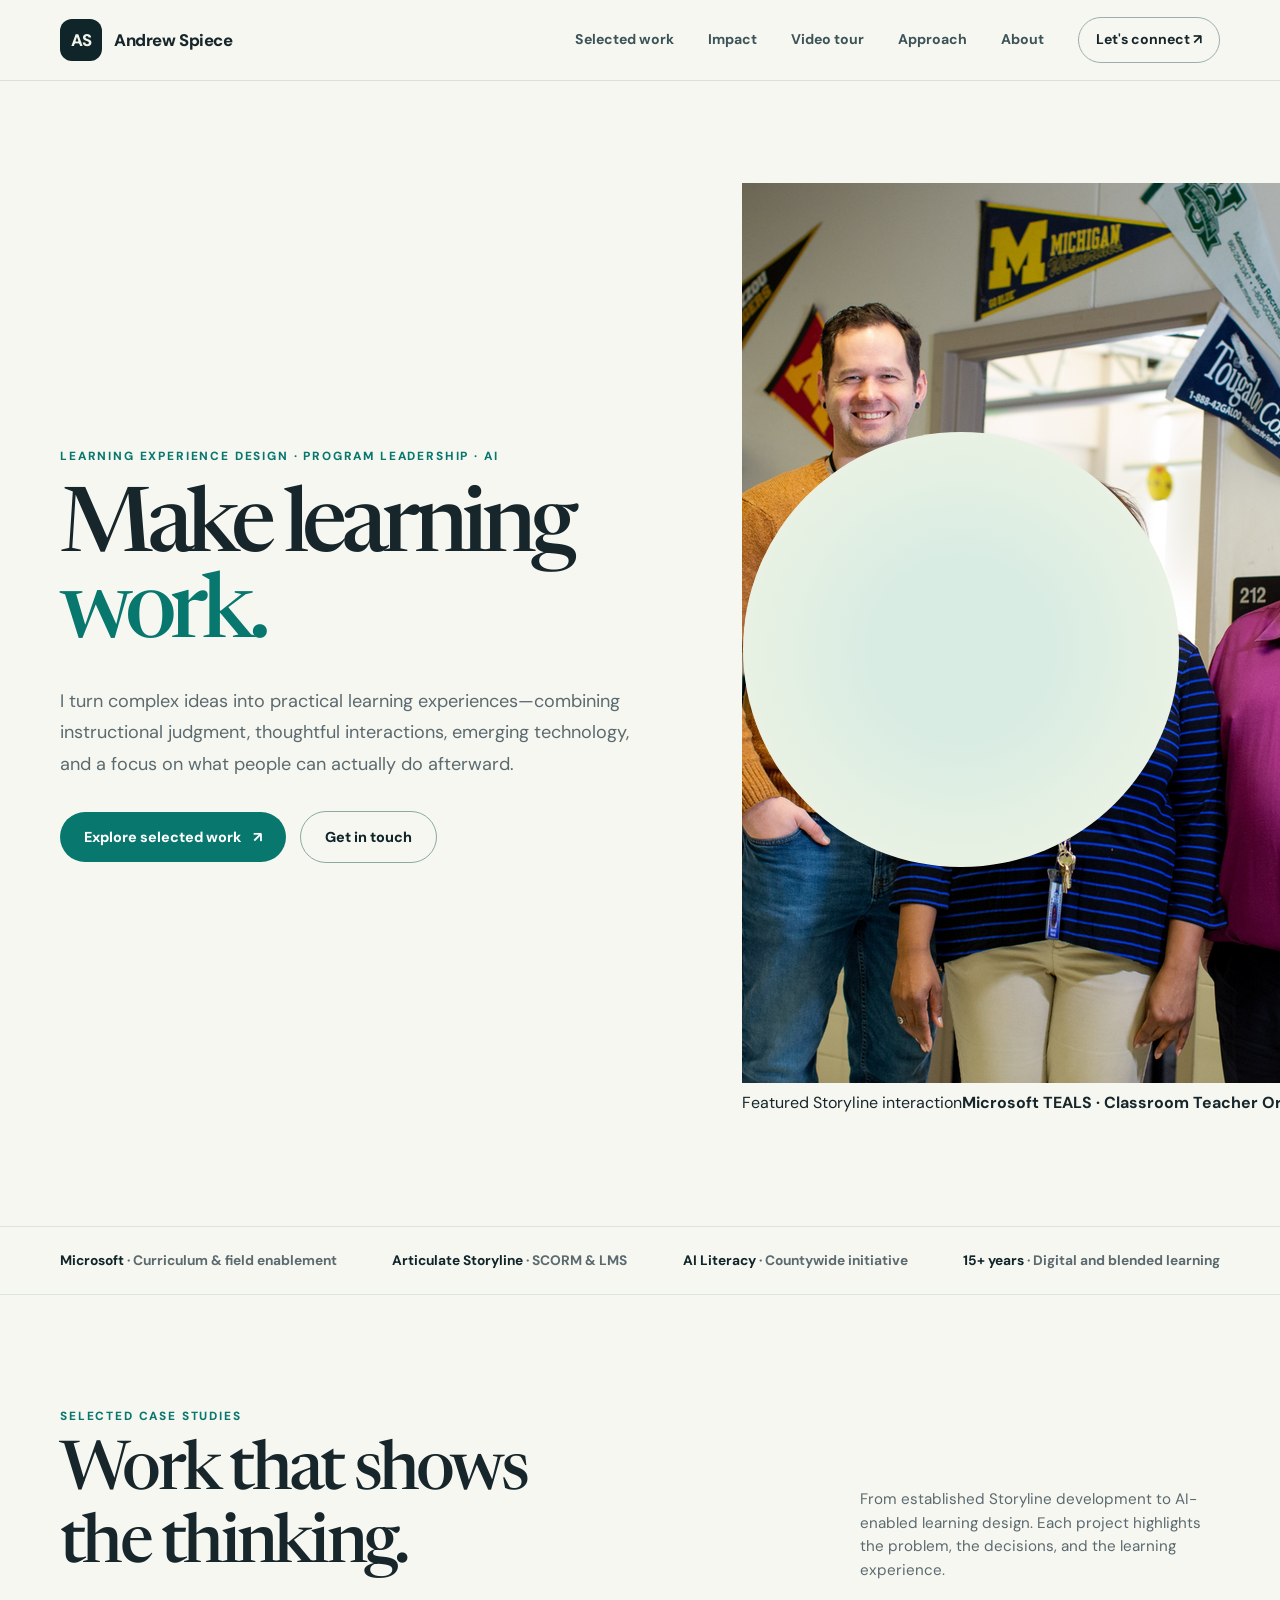
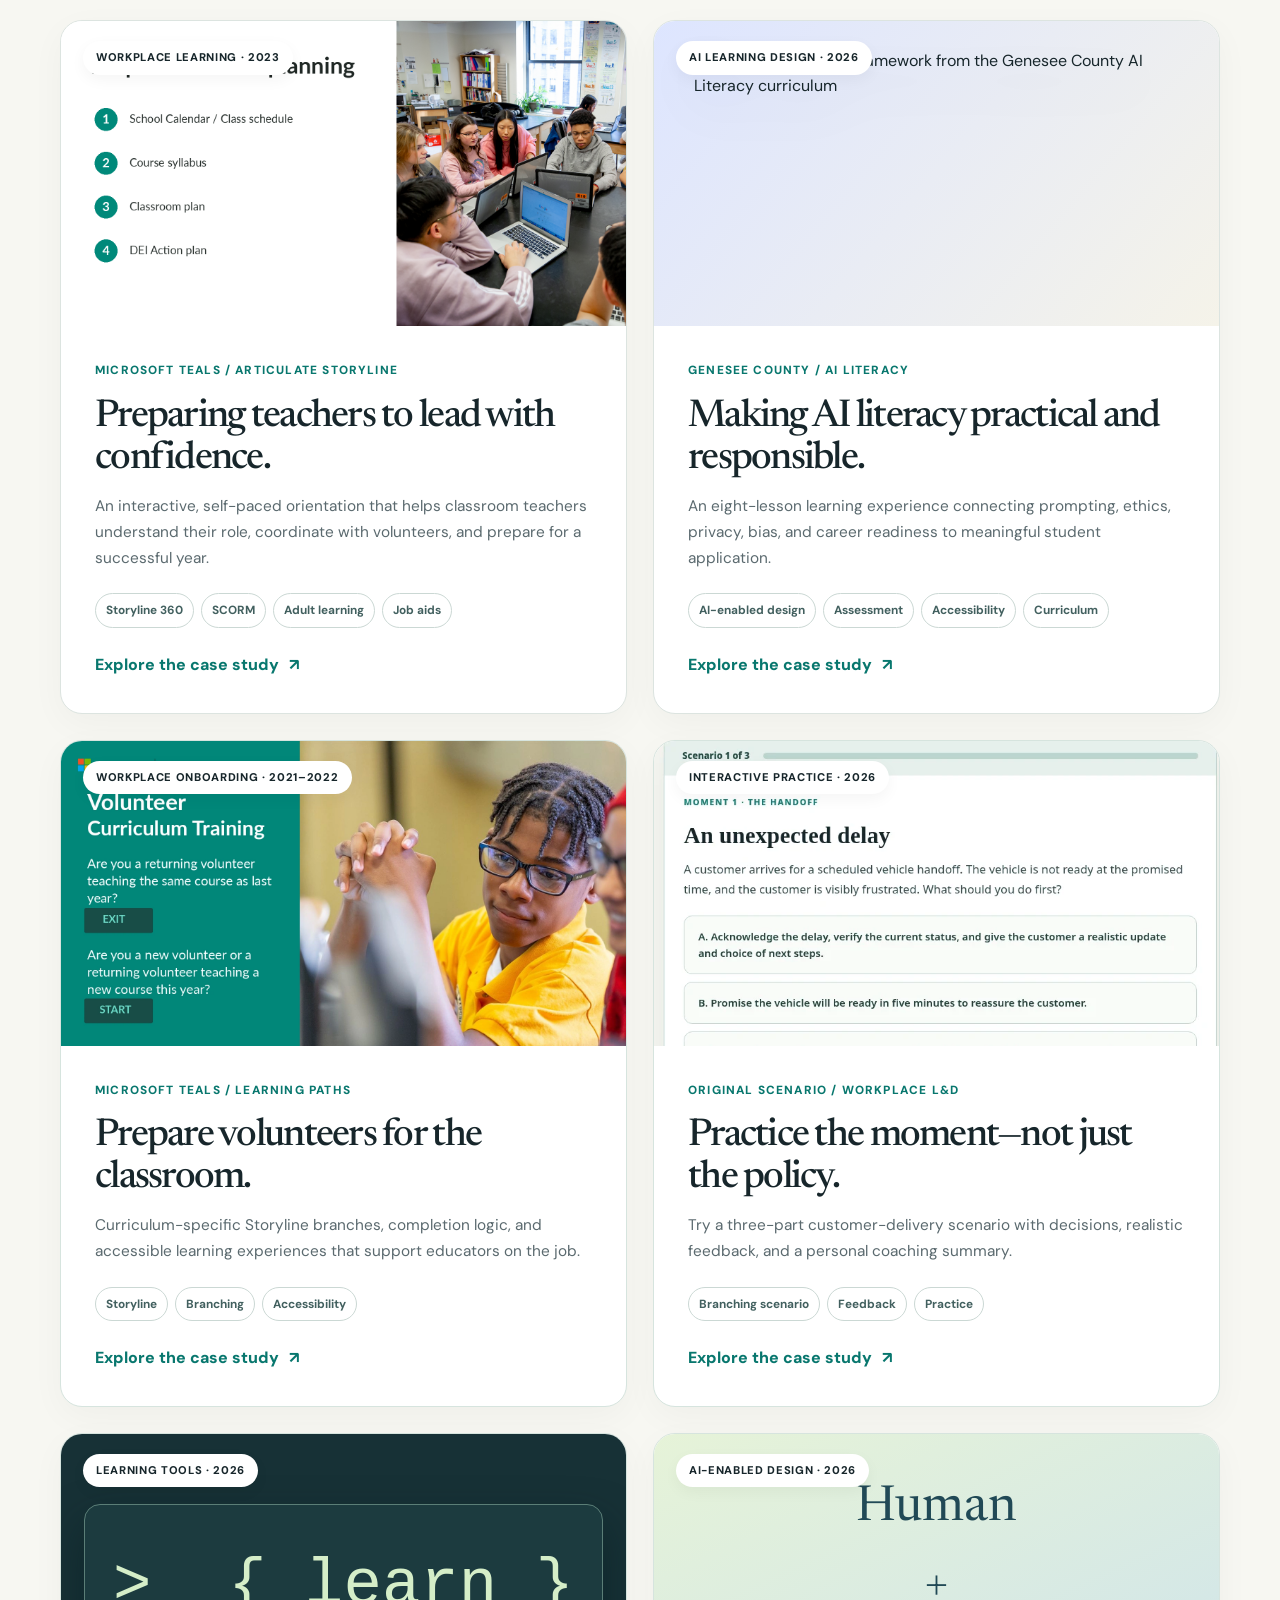
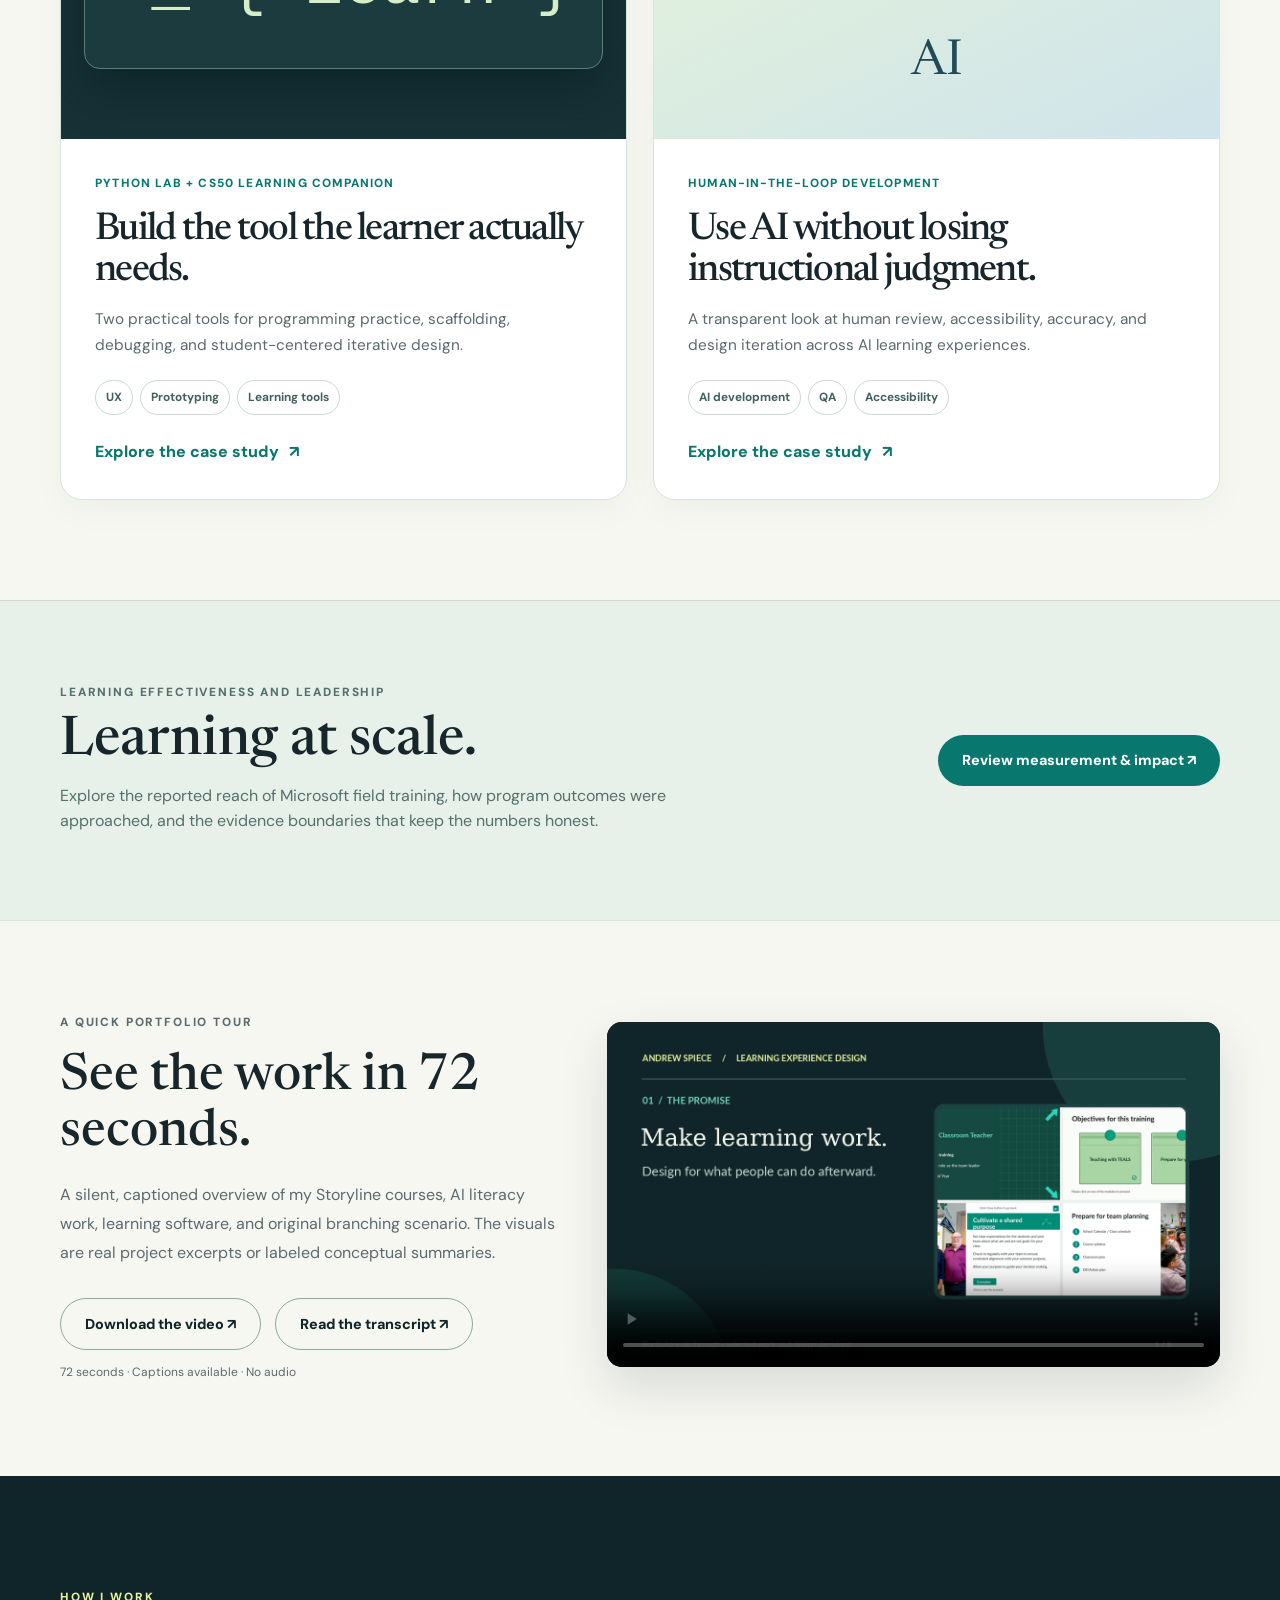
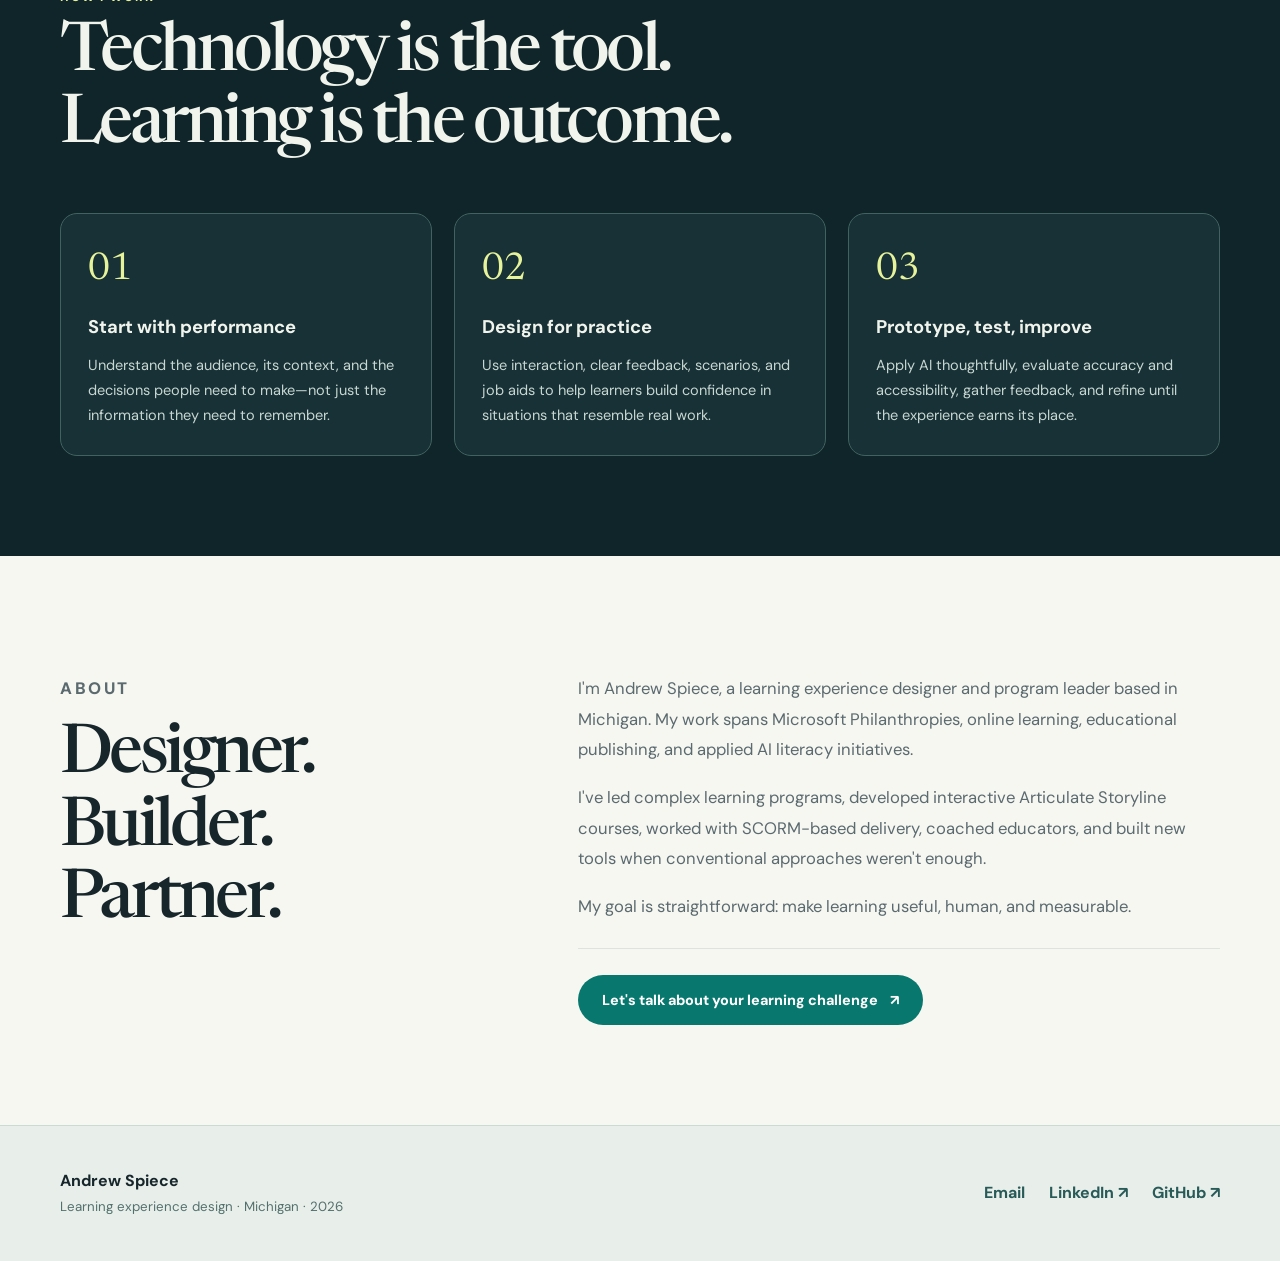
==== index.html @ 6539e74a "Feature strongest Storyline slides with uncropped homepage framing" ====
<!DOCTYPE html>

<html lang="en"><head><meta charset="utf-8"/><meta content="width=device-width,initial-scale=1" name="viewport"/><meta content="Andrew Spiece — learning experience designer and program leader creating human-centered, AI-enabled and interactive workplace learning." name="description"/><meta content="#102529" name="theme-color"/><title>Andrew Spiece | Learning Experience Design</title><link href="assets/site.css" rel="stylesheet"/></head><body><a class="skip" href="#main">Skip to content</a>
<header class="nav"><div class="wrap nav-inner"><a aria-label="Andrew Spiece homepage" class="brand" href="index.html"><span class="brand-mark">AS</span><span>Andrew Spiece</span></a><nav aria-label="Primary" class="navlinks"><a href="#work">Selected work</a><a href="#impact">Impact</a><a href="#walkthrough">Video tour</a><a href="#approach">Approach</a><a href="#about">About</a><a class="nav-cta" href="mailto:aspiece@gmail.com">Let's connect ↗</a></nav></div></header>
<main id="main"><section class="hero"><div class="wrap hero-grid"><div><p class="eyebrow">Learning experience design · Program leadership · AI</p><h1>Make learning <em>work.</em></h1><p class="lead">I turn complex ideas into practical learning experiences—combining instructional judgment, thoughtful interactions, emerging technology, and a focus on what people can actually do afterward.</p><div class="actions"><a class="btn" href="#work">Explore selected work <span aria-hidden="true">↗</span></a><a class="btn secondary" href="mailto:aspiece@gmail.com">Get in touch</a></div></div><div aria-label="Featured learning experience slide" class="hero-visual"><figure class="hero-slide-frame"><a href="projects/teals-storyline.html#screens" aria-label="Explore the Microsoft TEALS Storyline interaction design"><img alt="High-resolution restored Storyline slide: a photograph of three educators beside an interactive guidance panel headed Cultivate a shared purpose" src="assets/interactive_roles.png" width="1600" height="900"/></a><figcaption><span>Featured Storyline interaction</span><strong>Microsoft TEALS · Classroom Teacher Orientation</strong></figcaption></figure></div></div></section>
<div class="proof"><div class="wrap proof-inner"><p><strong>Microsoft</strong> · Curriculum &amp; field enablement</p><p><strong>Articulate Storyline</strong> · SCORM &amp; LMS</p><p><strong>AI Literacy</strong> · Countywide initiative</p><p><strong>15+ years</strong> · Digital and blended learning</p></div></div>
<section class="section" id="work"><div class="wrap"><div class="section-heading"><div><p class="eyebrow">Selected case studies</p><h2>Work that shows<br/>the thinking.</h2></div><p class="section-note">From established Storyline development to AI-enabled learning design. Each project highlights the problem, the decisions, and the learning experience.</p></div><div class="project-grid">
<article class="project"><div class="project-image training-preview"><img alt="High-resolution restored Storyline team-planning slide with numbered preparation checklist and collaborative classroom photograph" height="900" src="assets/team_planning.png" width="1600"/><span class="project-pill">Workplace learning · 2023</span></div><div class="project-content"><span class="type">Microsoft TEALS / Articulate Storyline</span><h3>Preparing teachers to lead with confidence.</h3><p>An interactive, self-paced orientation that helps classroom teachers understand their role, coordinate with volunteers, and prepare for a successful year.</p><div class="tags"><span class="tag">Storyline 360</span><span class="tag">SCORM</span><span class="tag">Adult learning</span><span class="tag">Job aids</span></div><a class="project-link" href="projects/teals-storyline.html">Explore the case study <span aria-hidden="true">↗</span></a></div></article>
<article class="project"><div class="project-image ai"><img alt="Five-tip prompting framework from the Genesee County AI Literacy curriculum" loading="lazy" src="https://raw.githubusercontent.com/aspiece/AILiteracy/main/assets/media/M01_5TipPromptFormula_v1.png"/><span class="project-pill">AI learning design · 2026</span></div><div class="project-content"><span class="type">Genesee County / AI literacy</span><h3>Making AI literacy practical and responsible.</h3><p>An eight-lesson learning experience connecting prompting, ethics, privacy, bias, and career readiness to meaningful student application.</p><div class="tags"><span class="tag">AI-enabled design</span><span class="tag">Assessment</span><span class="tag">Accessibility</span><span class="tag">Curriculum</span></div><a class="project-link" href="projects/ai-literacy.html">Explore the case study <span aria-hidden="true">↗</span></a></div></article>
<article class="project"><div class="project-image volunteer"><img alt="Restored Microsoft TEALS Volunteer Curriculum Training opening screen" height="630" loading="lazy" src="assets/vct-training-preview.webp" width="1120"/><span class="project-pill">Workplace onboarding · 2021–2022</span></div><div class="project-content"><span class="type">Microsoft TEALS / Learning paths</span><h3>Prepare volunteers for the classroom.</h3><p>Curriculum-specific Storyline branches, completion logic, and accessible learning experiences that support educators on the job.</p><div class="tags"><span class="tag">Storyline</span><span class="tag">Branching</span><span class="tag">Accessibility</span></div><a class="project-link" href="projects/volunteer-training.html">Explore the case study <span aria-hidden="true">↗</span></a></div></article><article class="project"><div class="project-image simulation"><img alt="Actual interactive customer-service scenario showing a delayed vehicle handoff and three choices" height="545" loading="lazy" src="assets/scenario-preview.webp" width="817"/><span class="project-pill">Interactive practice · 2026</span></div><div class="project-content"><span class="type">Original scenario / Workplace L&amp;D</span><h3>Practice the moment—not just the policy.</h3><p>Try a three-part customer-delivery scenario with decisions, realistic feedback, and a personal coaching summary.</p><div class="tags"><span class="tag">Branching scenario</span><span class="tag">Feedback</span><span class="tag">Practice</span></div><a class="project-link" href="projects/customer-scenario.html">Explore the case study <span aria-hidden="true">↗</span></a></div></article><article class="project"><div class="project-image tools"><span aria-hidden="true" class="art-symbol">&gt;_ { learn }</span><span class="project-pill">Learning tools · 2026</span></div><div class="project-content"><span class="type">Python Lab + CS50 Learning Companion</span><h3>Build the tool the learner actually needs.</h3><p>Two practical tools for programming practice, scaffolding, debugging, and student-centered iterative design.</p><div class="tags"><span class="tag">UX</span><span class="tag">Prototyping</span><span class="tag">Learning tools</span></div><a class="project-link" href="projects/learning-tools.html">Explore the case study <span aria-hidden="true">↗</span></a></div></article><article class="project"><div class="project-image process"><span aria-hidden="true" class="art-symbol">Human<br/>+<br/>AI</span><span class="project-pill">AI-enabled design · 2026</span></div><div class="project-content"><span class="type">Human-in-the-loop development</span><h3>Use AI without losing instructional judgment.</h3><p>A transparent look at human review, accessibility, accuracy, and design iteration across AI learning experiences.</p><div class="tags"><span class="tag">AI development</span><span class="tag">QA</span><span class="tag">Accessibility</span></div><a class="project-link" href="projects/ai-design-process.html">Explore the case study <span aria-hidden="true">↗</span></a></div></article></div></div></section>
<section class="evidence-banner" id="impact"><div class="wrap evidence-banner-inner"><div><p class="eyebrow">Learning effectiveness and leadership</p><h2>Learning at scale.</h2><p>Explore the reported reach of Microsoft field training, how program outcomes were approached, and the evidence boundaries that keep the numbers honest.</p></div><a class="btn" href="projects/program-impact.html">Review measurement &amp; impact ↗</a></div></section><section class="site-walkthrough" id="walkthrough"><div class="wrap walkthrough-grid"><div><p class="eyebrow">A quick portfolio tour</p><h2>See the work in 72 seconds.</h2><p>A silent, captioned overview of my Storyline courses, AI literacy work, learning software, and original branching scenario. The visuals are real project excerpts or labeled conceptual summaries.</p><div class="actions"><a class="btn secondary" download="" href="assets/portfolio-walkthrough.mp4">Download the video ↗</a><a class="btn secondary" href="assets/walkthrough-transcript.md">Read the transcript ↗</a></div><p class="walkthrough-caption">72 seconds · Captions available · No audio</p></div><div><video aria-label="Captioned visual portfolio walkthrough" controls="" playsinline="" poster="assets/walkthrough-poster.png" preload="metadata"><source src="assets/portfolio-walkthrough.mp4" type="video/mp4"/><track default="" kind="captions" label="English captions" src="assets/walkthrough.vtt" srclang="en"/>Your browser does not support video. Use the transcript link alongside.</video></div></div></section><section class="section approach" id="approach"><div class="wrap"><p class="eyebrow">How I work</p><h2>Technology is the tool.<br/>Learning is the outcome.</h2><div class="approach-grid"><div class="approach-card"><span class="num">01</span><h3>Start with performance</h3><p>Understand the audience, its context, and the decisions people need to make—not just the information they need to remember.</p></div><div class="approach-card"><span class="num">02</span><h3>Design for practice</h3><p>Use interaction, clear feedback, scenarios, and job aids to help learners build confidence in situations that resemble real work.</p></div><div class="approach-card"><span class="num">03</span><h3>Prototype, test, improve</h3><p>Apply AI thoughtfully, evaluate accuracy and accessibility, gather feedback, and refine until the experience earns its place.</p></div></div></div></section>
<section class="section" id="about"><div class="wrap about-grid"><div><p class="eyebrow">About</p><h2>Designer.<br/>Builder.<br/>Partner.</h2></div><div><p>I'm Andrew Spiece, a learning experience designer and program leader based in Michigan. My work spans Microsoft Philanthropies, online learning, educational publishing, and applied AI literacy initiatives.</p><p>I've led complex learning programs, developed interactive Articulate Storyline courses, worked with SCORM-based delivery, coached educators, and built new tools when conventional approaches weren't enough.</p><p>My goal is straightforward: make learning useful, human, and measurable.</p><div class="keyline"><a class="btn" href="mailto:aspiece@gmail.com?subject=Learning%20Experience%20Design%20Inquiry">Let's talk about your learning challenge <span aria-hidden="true">↗</span></a></div></div></div></section></main>
<footer class="footer"><div class="wrap footer-inner"><div><strong>Andrew Spiece</strong><br/><small>Learning experience design · Michigan · 2026</small></div><div class="footer-links"><a href="mailto:aspiece@gmail.com">Email</a><a href="https://www.linkedin.com/in/aspiece/" rel="noopener noreferrer" target="_blank">LinkedIn ↗</a><a href="https://github.com/aspiece" rel="noopener noreferrer" target="_blank">GitHub ↗</a></div></div></footer></body></html>
---- assets/site.css ----
@import url('https://fonts.googleapis.com/css2?family=DM+Sans:wght@400;500;600;700;800&family=Newsreader:opsz,wght@6..72,400;6..72,500;6..72,600&display=swap');
:root{--bg:#f7f7f2;--paper:#fff;--ink:#17262b;--muted:#5b6a6f;--line:#dce4e0;--teal:#08776e;--teal2:#bbdfd8;--lime:#e7f39b;--night:#102529;--shadow:0 18px 55px rgba(14,45,49,.09);font-synthesis:none}*{box-sizing:border-box}html{scroll-behavior:smooth}body{margin:0;background:var(--bg);color:var(--ink);font-family:'DM Sans',system-ui,-apple-system,Arial,sans-serif;line-height:1.55;-webkit-font-smoothing:antialiased}a{color:inherit}a:focus-visible,button:focus-visible{outline:3px solid #e79526;outline-offset:4px}.skip{position:absolute;left:-10000px;top:10px;z-index:20;background:#fff;padding:10px 18px}.skip:focus{left:10px}.wrap{width:min(1160px,calc(100% - 64px));margin-inline:auto}.nav{background:rgba(247,247,242,.93);position:sticky;top:0;z-index:10;backdrop-filter:blur(18px);border-bottom:1px solid rgba(30,65,67,.12)}.nav-inner{min-height:80px;display:flex;align-items:center;justify-content:space-between;gap:32px}.brand{text-decoration:none;display:flex;gap:12px;align-items:center;font-weight:800;letter-spacing:-.025em;font-size:1.05rem}.brand-mark{display:grid;place-items:center;background:var(--night);color:#f0f5eb;width:42px;height:42px;border-radius:12px;font-weight:800;letter-spacing:-.05em}.navlinks{display:flex;gap:34px;align-items:center}.navlinks a{text-decoration:none;font-weight:700;font-size:.88rem;color:#3c5457}.navlinks a:hover,.navlinks a[aria-current='page']{color:var(--teal)}.navlinks .nav-cta{border:1px solid #9aafab;padding:11px 17px;border-radius:100px;color:var(--ink)}.eyebrow{font-size:.74rem;font-weight:800;text-transform:uppercase;letter-spacing:.155em;color:var(--teal)}.hero{padding:86px 0 94px;overflow:hidden}.hero-grid{display:grid;grid-template-columns:minmax(0,1.05fr) minmax(0,.95fr);gap:6%;align-items:center}.hero h1{font-family:'Newsreader',Georgia,serif;font-size:clamp(3.9rem,7vw,7.1rem);line-height:.96;letter-spacing:-.07em;font-weight:500;margin:21px 0 27px;max-width:780px}.hero h1 em{font-weight:500;font-style:normal;color:var(--teal)}.hero .lead{font-size:1.13rem;line-height:1.75;color:var(--muted);max-width:580px}.actions{display:flex;gap:14px;align-items:center;flex-wrap:wrap;margin-top:30px}.btn{display:inline-flex;gap:12px;align-items:center;justify-content:center;border:0;border-radius:100px;padding:14px 24px;background:var(--teal);color:white;text-decoration:none;font-weight:800;font-size:.9rem;transition:transform .2s,background .2s}.btn:hover{transform:translateY(-2px);background:#005d56}.btn.secondary{background:transparent;color:var(--night);border:1px solid #8ca9a1}.btn.secondary:hover{background:white}.hero-visual{position:relative;min-height:500px;display:grid;place-items:center}.hero-visual:before{content:'';position:absolute;width:84%;aspect-ratio:1;border-radius:50%;background:radial-gradient(circle,#d9ece3 30%,#eaf2e3 75%,transparent 75%);z-index:0}.visual-stack{position:relative;z-index:1;width:92%;max-width:470px}.portfolio-window{background:var(--night);color:white;border-radius:22px;padding:20px;transform:rotate(3deg);box-shadow:0 32px 70px rgba(4,48,49,.19)}.window-chrome{display:flex;gap:7px;padding-bottom:16px}.dot{width:9px;height:9px;border-radius:50%;background:#6f908b}.portfolio-window img{display:block;border-radius:11px;width:100%;aspect-ratio:1.58;object-fit:cover}.floating-note{position:absolute;bottom:-35px;left:-25px;background:var(--lime);color:#18382f;max-width:215px;border-radius:16px;padding:20px;transform:rotate(-7deg);box-shadow:var(--shadow);font-size:1rem;font-family:'Newsreader',Georgia,serif;font-weight:600;line-height:1.3}.hero-corner{position:absolute;right:-8px;top:22px;background:#fff;padding:12px 17px;border-radius:100px;box-shadow:var(--shadow);font-size:.72rem;font-weight:800;letter-spacing:.08em;text-transform:uppercase;transform:rotate(8deg)}.proof{border-top:1px solid var(--line);border-bottom:1px solid var(--line);padding:23px 0}.proof-inner{display:flex;gap:20px 40px;flex-wrap:wrap;align-items:center;justify-content:space-between}.proof p{margin:0;font-size:.86rem;color:var(--muted);font-weight:700}.proof strong{color:var(--night)}.section{padding:100px 0}.section-heading{display:flex;justify-content:space-between;align-items:end;gap:20px;margin-bottom:38px}.section h2,.section-heading h2{font-family:'Newsreader',Georgia,serif;font-weight:500;letter-spacing:-.055em;line-height:1.07;font-size:clamp(2.8rem,5.3vw,5rem);margin:12px 0 0}.section-note{max-width:360px;color:var(--muted);margin:0;font-size:.95rem}.project-grid{display:grid;grid-template-columns:repeat(2,minmax(0,1fr));gap:26px}.project{background:var(--paper);border:1px solid var(--line);border-radius:22px;overflow:hidden;box-shadow:0 10px 35px rgba(4,41,39,.035);transition:box-shadow .25s,transform .25s}.project:hover{transform:translateY(-5px);box-shadow:var(--shadow)}.project-image{height:305px;background:#d8ebe8;position:relative;overflow:hidden;display:grid;place-items:center}.project-image img{display:block;width:100%;height:100%;object-fit:cover}.project-image.ai{background:linear-gradient(130deg,#dde5ff,#f5f3e9)}.project-image.ai img{object-fit:contain;width:86%;height:82%;filter:drop-shadow(0 20px 24px rgba(13,45,48,.12))}.project-pill{position:absolute;left:22px;top:20px;background:#fff;border-radius:99px;padding:8px 13px;font-weight:800;font-size:.7rem;letter-spacing:.06em;text-transform:uppercase;box-shadow:0 5px 15px #0000000b}.project-content{padding:31px 34px 35px}.project-content .type{font-size:.74rem;text-transform:uppercase;letter-spacing:.1em;color:var(--teal);font-weight:800}.project h3{font-family:'Newsreader',Georgia,serif;font-size:2.4rem;font-weight:500;letter-spacing:-.045em;line-height:1.08;margin:15px 0 14px}.project p{font-size:.96rem;color:var(--muted);margin:0 0 22px;line-height:1.68}.tags{display:flex;gap:7px;flex-wrap:wrap;margin:20px 0 25px}.tag{font-size:.74rem;font-weight:700;border:1px solid #cbd8d4;color:#42605f;padding:7px 10px;border-radius:99px}.project-link{display:inline-flex;gap:10px;align-items:center;color:var(--teal);text-decoration:none;font-weight:800}.project-link:hover{text-decoration:underline}.approach{background:var(--night);color:#f0f4ec}.approach .eyebrow{color:var(--lime)}.approach h2{max-width:800px}.approach-grid{display:grid;grid-template-columns:repeat(3,1fr);gap:22px;margin-top:50px}.approach-card{border:1px solid #41625f;background:#173136;padding:27px;border-radius:17px}.approach-card .num{font-family:'Newsreader',Georgia,serif;color:var(--lime);font-size:2.4rem}.approach-card h3{margin:12px 0;font-size:1.15rem}.approach-card p{color:#c8d7d1;font-size:.91rem;line-height:1.72;margin:0}.about-grid{display:grid;grid-template-columns:.8fr 1.2fr;gap:90px;align-items:start}.about-grid p{font-size:1.04rem;color:var(--muted);line-height:1.85}.about-grid .keyline{border-top:1px solid var(--line);padding-top:26px;margin-top:26px}.footer{background:#e8efeb;border-top:1px solid #ccdad5;padding:43px 0}.footer-inner{display:flex;align-items:center;justify-content:space-between;gap:20px;flex-wrap:wrap}.footer small{color:#54706c}.footer a{color:#285a58;font-weight:700;text-decoration:none}.footer-links{display:flex;gap:24px}.page-hero{padding:70px 0 60px;border-bottom:1px solid var(--line)}.breadcrumbs{font-size:.84rem;color:var(--muted);font-weight:600}.breadcrumbs a{text-decoration:none;color:var(--teal)}.page-hero h1{font-family:'Newsreader',Georgia,serif;max-width:950px;font-size:clamp(3.4rem,6vw,6.3rem);line-height:.99;letter-spacing:-.064em;font-weight:500;margin:28px 0}.page-hero .sub{font-size:1.18rem;max-width:800px;color:var(--muted);line-height:1.74}.meta-grid{display:grid;grid-template-columns:repeat(4,1fr);gap:22px;padding:32px 0 0}.meta-grid div{border-top:1px solid #c9d9d4;padding-top:15px}.meta-grid small{display:block;font-size:.7rem;text-transform:uppercase;font-weight:800;color:var(--teal);letter-spacing:.12em}.meta-grid strong{display:block;margin-top:7px;font-size:.94rem}.case-layout{display:grid;grid-template-columns:240px minmax(0,1fr);gap:70px;padding:72px 0 110px}.toc{align-self:start;position:sticky;top:116px}.toc p{font-size:.74rem;text-transform:uppercase;letter-spacing:.15em;color:var(--teal);font-weight:800}.toc a{display:block;margin:17px 0;text-decoration:none;color:#55716e;font-size:.88rem;font-weight:700}.toc a:hover{color:var(--teal)}.case-body{max-width:800px}.case-body h2{font-family:'Newsreader',Georgia,serif;font-weight:500;letter-spacing:-.04em;font-size:2.65rem;line-height:1.13;margin:0 0 18px}.case-body h3{font-size:1.15rem;margin:0 0 9px}.case-body p{font-size:1.02rem;color:var(--muted);line-height:1.83;margin:0 0 18px}.case-body section{margin-bottom:68px;scroll-margin-top:125px}.case-body ul{padding-left:24px;color:var(--muted);line-height:1.85}.case-body li{margin-bottom:10px}.case-body blockquote{border-left:4px solid var(--teal);margin:22px 0;padding:18px 26px;background:#edf5ee;color:#315b58;font:500 1.43rem/1.43 'Newsreader',Georgia,serif}.case-figure{margin:27px 0 30px;background:#eef3ee;border:1px solid #d4e1d8;padding:14px;border-radius:14px}.case-figure img{display:block;width:100%;height:auto;border-radius:8px}.case-figure figcaption{font-size:.78rem;color:#56706e;margin:13px 5px 2px;line-height:1.45}.figure-grid{display:grid;grid-template-columns:repeat(2,1fr);gap:16px;margin:28px 0}.figure-grid figure{margin:0}.figure-grid img{width:100%;aspect-ratio:300/168;object-fit:cover;display:block;border:1px solid #d6e3df;border-radius:9px}.figure-grid figcaption{font-size:.75rem;color:#64807b;margin-top:9px}.note{border-radius:13px;border:1px solid #cbdcd7;padding:21px 23px;background:#fff}.note p{margin:0;font-size:.92rem}.ai-flow{display:grid;grid-template-columns:repeat(3,1fr);gap:12px;margin:30px 0}.ai-flow span{padding:16px 18px;background:#e6f1eb;color:#24534f;border-radius:10px;font-weight:800;font-size:.84rem}.case-cta{padding:27px;background:var(--night);color:white;border-radius:17px}.case-cta p{color:#c6d9d1}.case-cta .btn{background:var(--lime);color:#18362b}.case-cta .btn:hover{background:#eff8b7}.license{border-top:1px solid var(--line);padding:22px 0;color:#6a7b78;font-size:.76rem}.license a{color:#1d6c64}.case-body .link-plain{color:var(--teal);font-weight:800}.mobile-nav{display:none}.no-js .navlinks{display:flex}@media(max-width:900px){.wrap{width:min(100% - 40px,1160px)}.hero-grid,.about-grid{grid-template-columns:1fr}.hero{padding:65px 0}.hero-visual{min-height:420px}.hero-grid{gap:28px}.section{padding:75px 0}.case-layout{grid-template-columns:1fr;gap:22px}.toc{position:static;display:flex;gap:22px;flex-wrap:wrap}.toc p{width:100%;margin:0}.toc a{margin:0}.meta-grid{grid-template-columns:repeat(2,1fr)}.project-image{height:230px}.approach-grid{grid-template-columns:1fr 1fr}}@media(max-width:650px){.nav-inner{min-height:68px}.navlinks{gap:14px}.navlinks a{font-size:.78rem}.navlinks a:not(.nav-cta){display:none}.navlinks .nav-cta{padding:9px 12px}.hero h1{font-size:clamp(3.7rem,16vw,5.9rem)}.hero-visual{min-height:300px}.portfolio-window{padding:13px}.floating-note{left:-10px;bottom:-25px;padding:13px;font-size:.9rem}.hero-corner{font-size:.57rem}.section-heading{display:block}.section-note{margin-top:18px}.project-grid,.approach-grid{grid-template-columns:1fr}.project-image{height:250px}.project-content{padding:24px}.about-grid{gap:20px}.page-hero{padding-top:42px}.page-hero h1{font-size:3.4rem}.meta-grid{gap:15px}.case-layout{padding-top:38px}.case-body h2{font-size:2.3rem}.figure-grid{grid-template-columns:1fr}.ai-flow{grid-template-columns:repeat(2,1fr)}.footer-links{gap:14px}.wrap{width:calc(100% - 32px)}}@media(prefers-reduced-motion:reduce){*,*:before,*:after{scroll-behavior:auto!important;transition:none!important}}

/* Added portfolio case studies & accessible learning simulation */
.project-grid .project:nth-child(n+3){border-color:#d6e4de}.project-image.volunteer{background:#08776e}.project-image.volunteer img{object-fit:cover}.project-image.tools{background:#173136}.project-image.tools .art-symbol{font-family:ui-monospace,Menlo,Consolas,monospace;color:#d5eec8;font-size:clamp(2.8rem,7vw,4rem);padding:32px 28px;border:1px solid #5b7e77;border-radius:16px;background:#1c3b3f;box-shadow:0 20px 40px #071e2288}.project-image.simulation{background:linear-gradient(140deg,#cde6df,#e7f3b8)}.project-image.simulation .art-symbol{font-family:'Newsreader',Georgia,serif;font-size:3.5rem;color:#174f49;padding:28px;text-align:center}.project-image.process{background:linear-gradient(155deg,#e6f3d8,#cfe4eb)}.project-image.process .art-symbol{font-family:'Newsreader',Georgia,serif;font-size:3.1rem;color:#214956;padding:36px;text-align:center}.project-image.measure{background:#173136}.project-image.measure .art-symbol{font-size:4.4rem;color:#e7f39b;font-family:'Newsreader',serif}.tool-compare{display:grid;grid-template-columns:repeat(2,minmax(0,1fr));gap:18px;margin:28px 0}.tool-tile{background:white;border:1px solid var(--line);border-radius:14px;padding:24px}.tool-tile h3{font-size:1.4rem}.tool-tile p{font-size:.92rem}.tool-tile .btn{margin-top:12px;padding:11px 15px}.tool-eyebrow{font-size:.73rem;letter-spacing:.09em;text-transform:uppercase;font-weight:800;color:var(--teal)}.process-stack{display:grid;gap:12px;margin:22px 0}.process-stack>div{padding:17px 22px;border:1px solid #ceded7;background:#fff;border-radius:13px;display:grid;grid-template-columns:55px 1fr;column-gap:12px}.process-stack span{grid-row:span 2;color:#0a7b70;font-size:1.1rem;font-weight:800}.process-stack strong{color:#1b3335}.process-stack p{grid-column:2;margin:4px 0 0;font-size:.91rem}.metric-grid{display:grid;grid-template-columns:repeat(2,minmax(0,1fr));gap:14px;margin:24px 0}.metric-grid>div{background:#fff;padding:24px;border-radius:13px;border:1px solid var(--line)}.metric-grid strong{display:block;font:500 3rem/1.1 'Newsreader',Georgia,serif;color:#0d766b}.metric-grid span{display:block;color:#506b66;margin-top:6px;font-size:.89rem}.scenario-intro-note{display:flex;gap:10px;flex-wrap:wrap;margin:24px 0}.scenario-intro-note span{font-size:.75rem;color:#265c54;border:1px solid #bad4cd;border-radius:20px;padding:7px 12px;font-weight:700}.scenario{border:1px solid #b8d4cc;border-radius:17px;overflow:hidden;background:#fff;margin-top:20px;box-shadow:0 15px 45px #122f3014}.scenario-top{padding:18px 26px;background:#e6f0ed;display:flex;align-items:center;gap:20px}.scenario-counter{font-weight:800;font-size:.83rem;color:#214944;white-space:nowrap}.scenario-track{flex:1;height:9px;border-radius:12px;background:#bbd5ce;overflow:hidden}.scenario-track span{display:block;height:100%;background:#08776e;border-radius:12px;transition:width .25s}.scene-body{padding:28px}.scene-context{font-size:.76rem!important;letter-spacing:.12em;text-transform:uppercase;color:#168176!important;font-weight:800}.scene-body h3{font-family:'Newsreader',serif;font-size:2.1rem;margin:7px 0 15px;line-height:1.13}.scene-body #scene-question{color:#344c4f;font-size:1.05rem;line-height:1.75}.scene-options{display:grid;gap:11px;margin:24px 0}.scene-option{cursor:pointer;text-align:left;border:1px solid #c3d7d1;background:#f8fbf8;border-radius:12px;padding:18px 20px;font:600 .94rem/1.55 'DM Sans',system-ui,sans-serif;color:#22403d;transition:border-color .16s,background .16s}.scene-option:hover:not(:disabled){border-color:#08776e;background:#eff7f2}.scene-option.selected{border:2px solid #07766b;background:#e8f4eb}.scene-option:disabled:not(.selected){opacity:.55;cursor:default}.scene-feedback{padding:19px 23px;background:#e9f4ec;border-left:4px solid #08776e;border-radius:8px;margin-bottom:18px;color:#244d47}.scene-feedback strong{font-size:1.04rem}.scene-feedback p{font-size:.95rem;line-height:1.7;margin:6px 0 0;color:#315b55}.scenario-end{padding:27px;background:#fff;border:1px solid #bed8d1;border-radius:15px;margin:24px 0}.scenario-end h3{font-size:1.4rem}.result-number{font:500 4rem/1 'Newsreader',Georgia,serif!important;color:#08776e!important}.review-entry{border-top:1px solid #d7e4df;padding:15px 0}.review-entry p{font-size:.94rem;margin:7px 0}.scenario-note{font-size:.83rem!important;color:#6b7e79!important;margin-top:20px!important}.site-walkthrough{padding:80px 0;border-top:1px solid var(--line)}.walkthrough-grid{display:grid;grid-template-columns:.9fr 1.1fr;gap:45px;align-items:center}.walkthrough-grid h2{font:500 clamp(2.4rem,4vw,4.5rem)/1.1 'Newsreader',serif;margin:15px 0 20px}.walkthrough-grid p{color:var(--muted);line-height:1.8}.walkthrough-grid video{max-width:100%;border-radius:15px;background:#102529;box-shadow:0 20px 50px #10252922}.walkthrough-caption{font-size:.75rem!important}.evidence-banner{padding:70px 0;background:#e8f0ea;border-top:1px solid #cadbd4}.evidence-banner-inner{display:flex;align-items:center;justify-content:space-between;gap:30px}.evidence-banner h2{font:500 3.4rem/1 'Newsreader',serif;margin:12px 0}.evidence-banner p{max-width:660px;color:#54706c}.evidence-banner .btn{flex-shrink:0}.case-body [hidden],.scenario [hidden]{display:none!important}@media(max-width:800px){.tool-compare,.walkthrough-grid{grid-template-columns:1fr}.evidence-banner-inner{display:block}.project-image{height:250px}}@media(max-width:510px){.metric-grid{grid-template-columns:1fr}.scene-body{padding:19px}.scenario-top{padding:14px}.scene-body h3{font-size:1.7rem}}
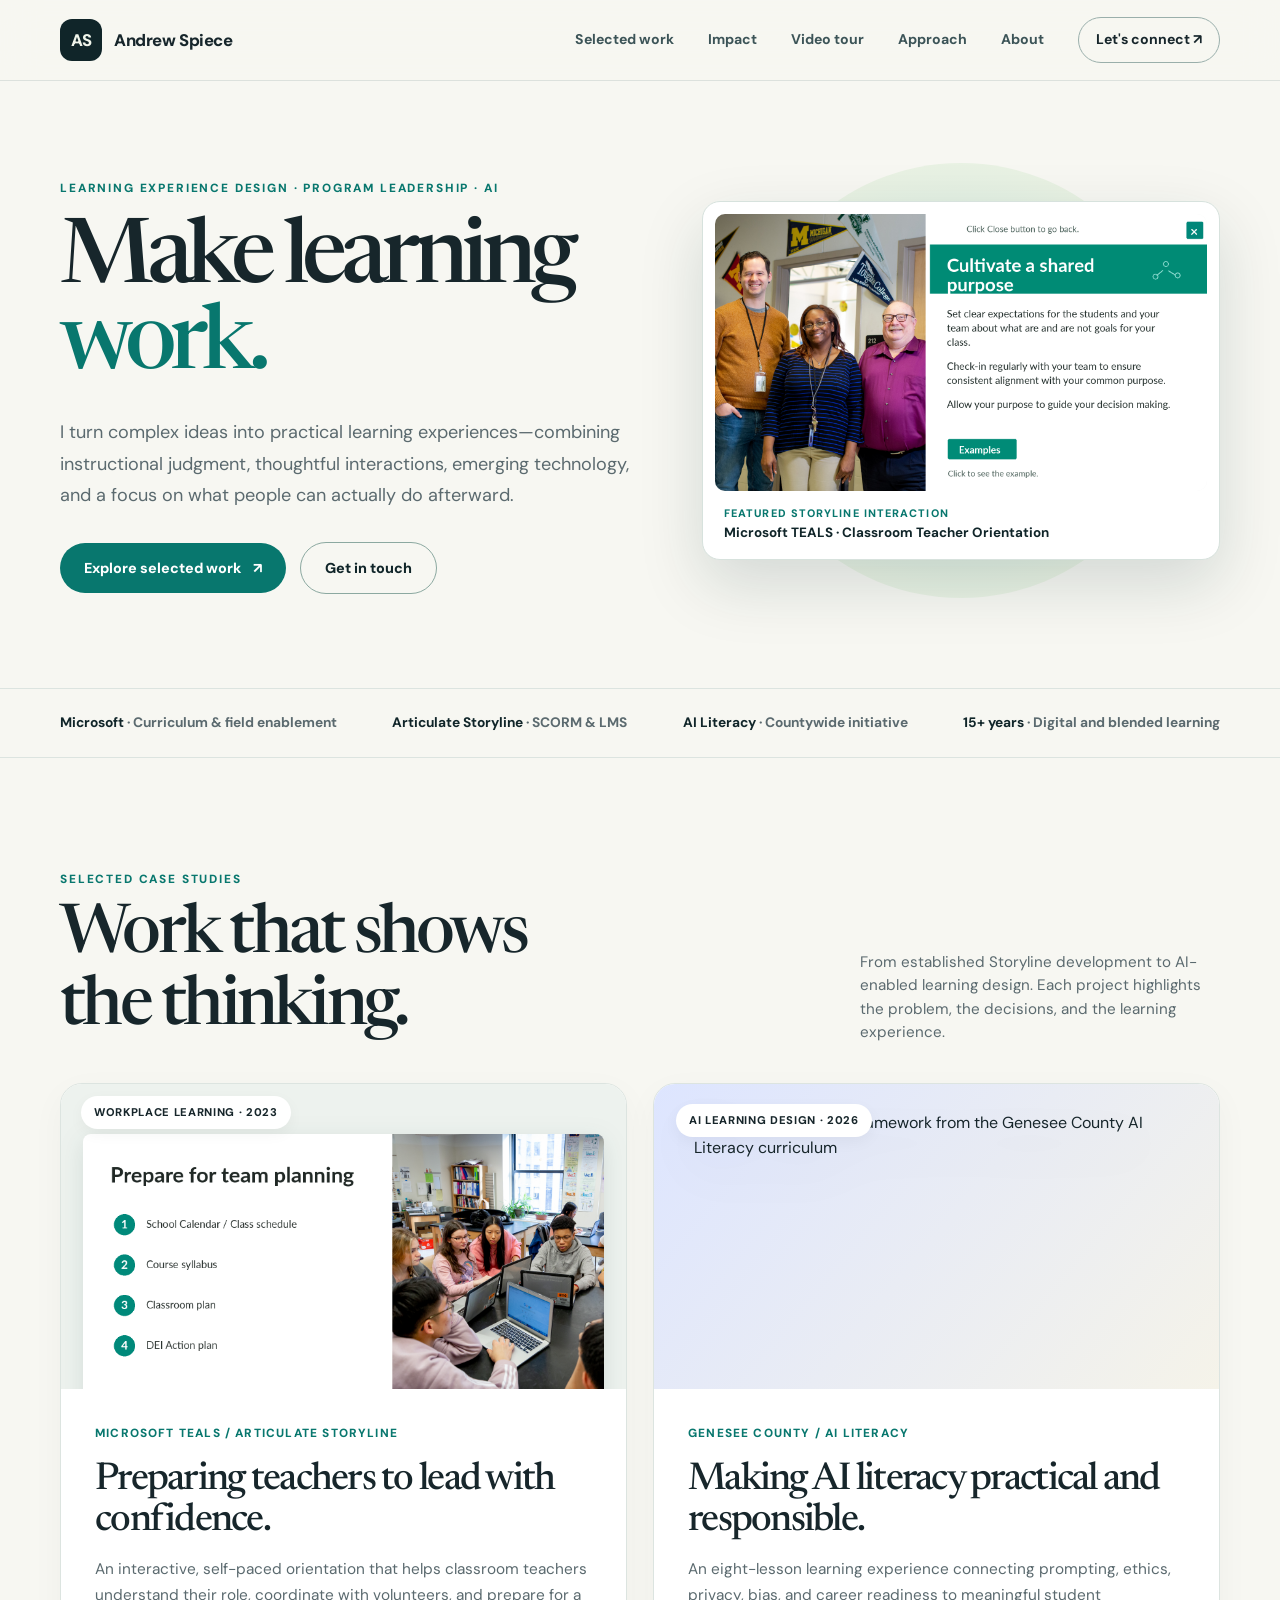
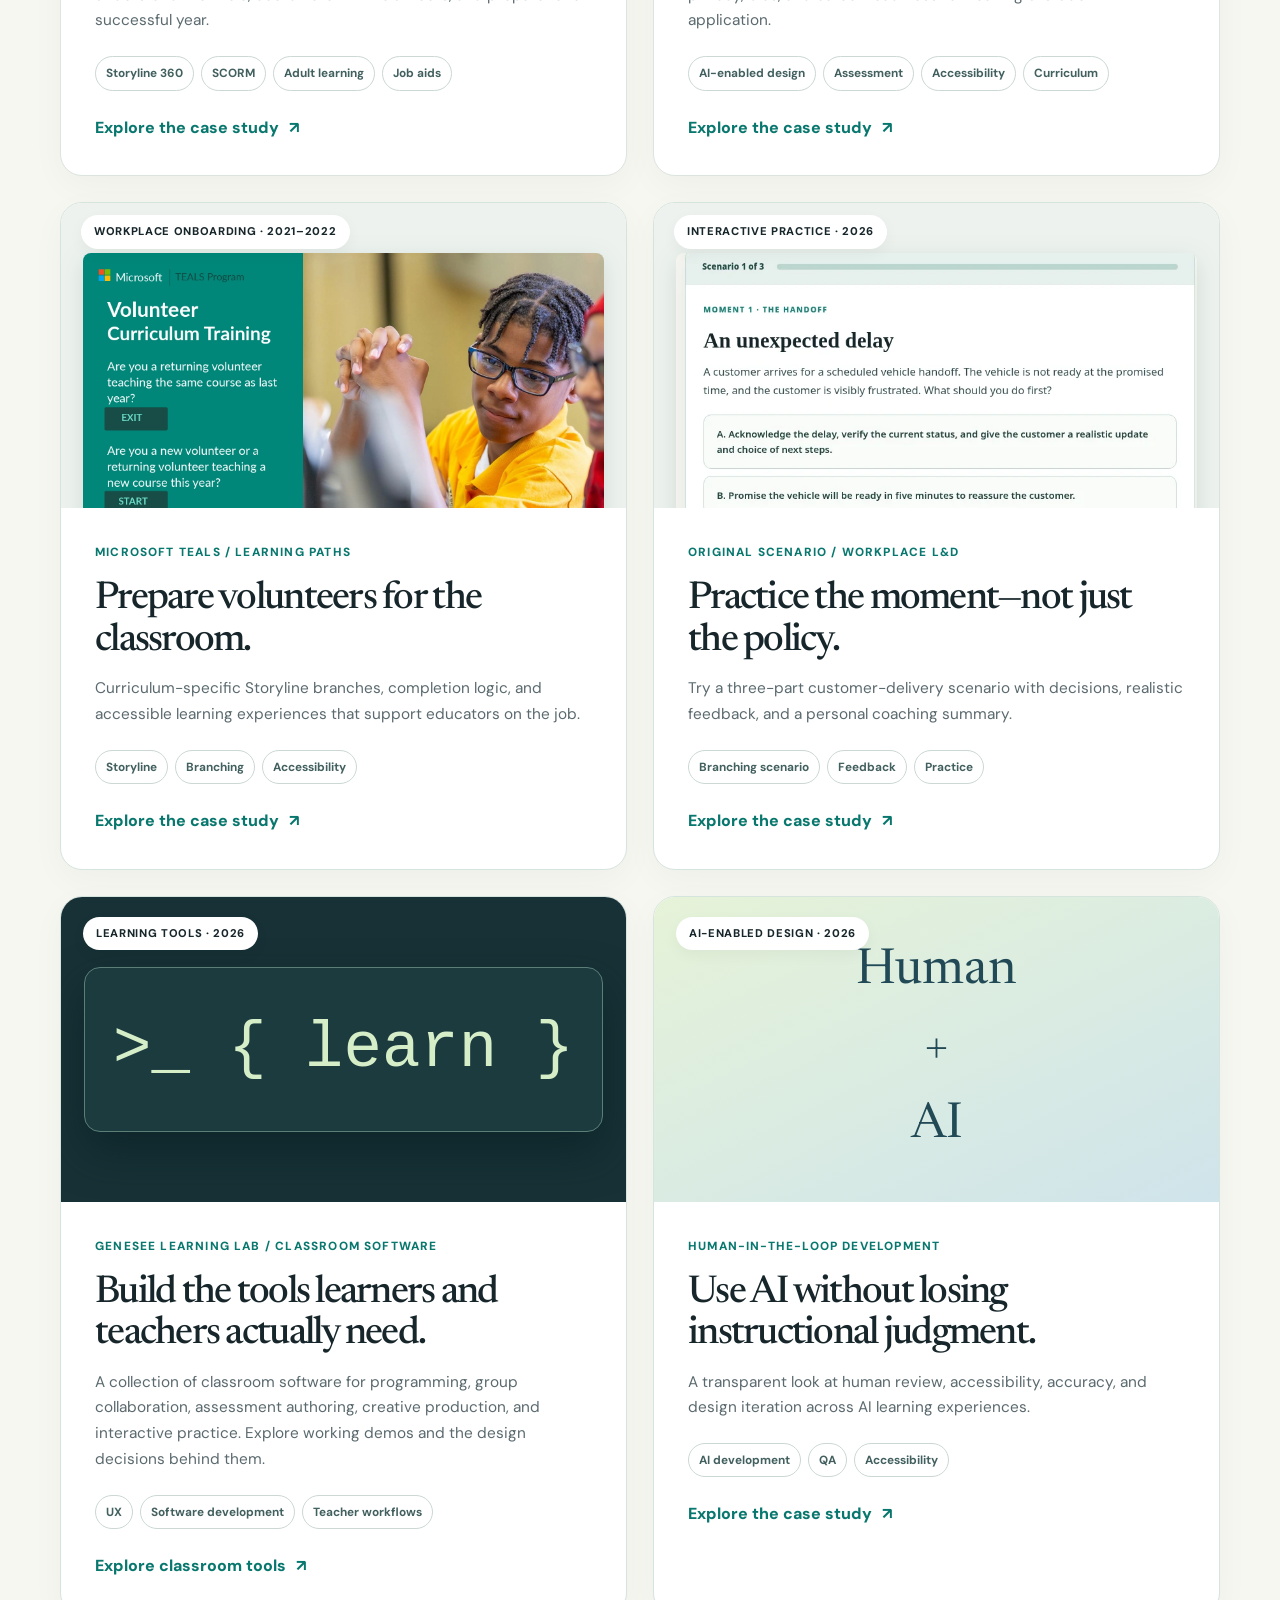
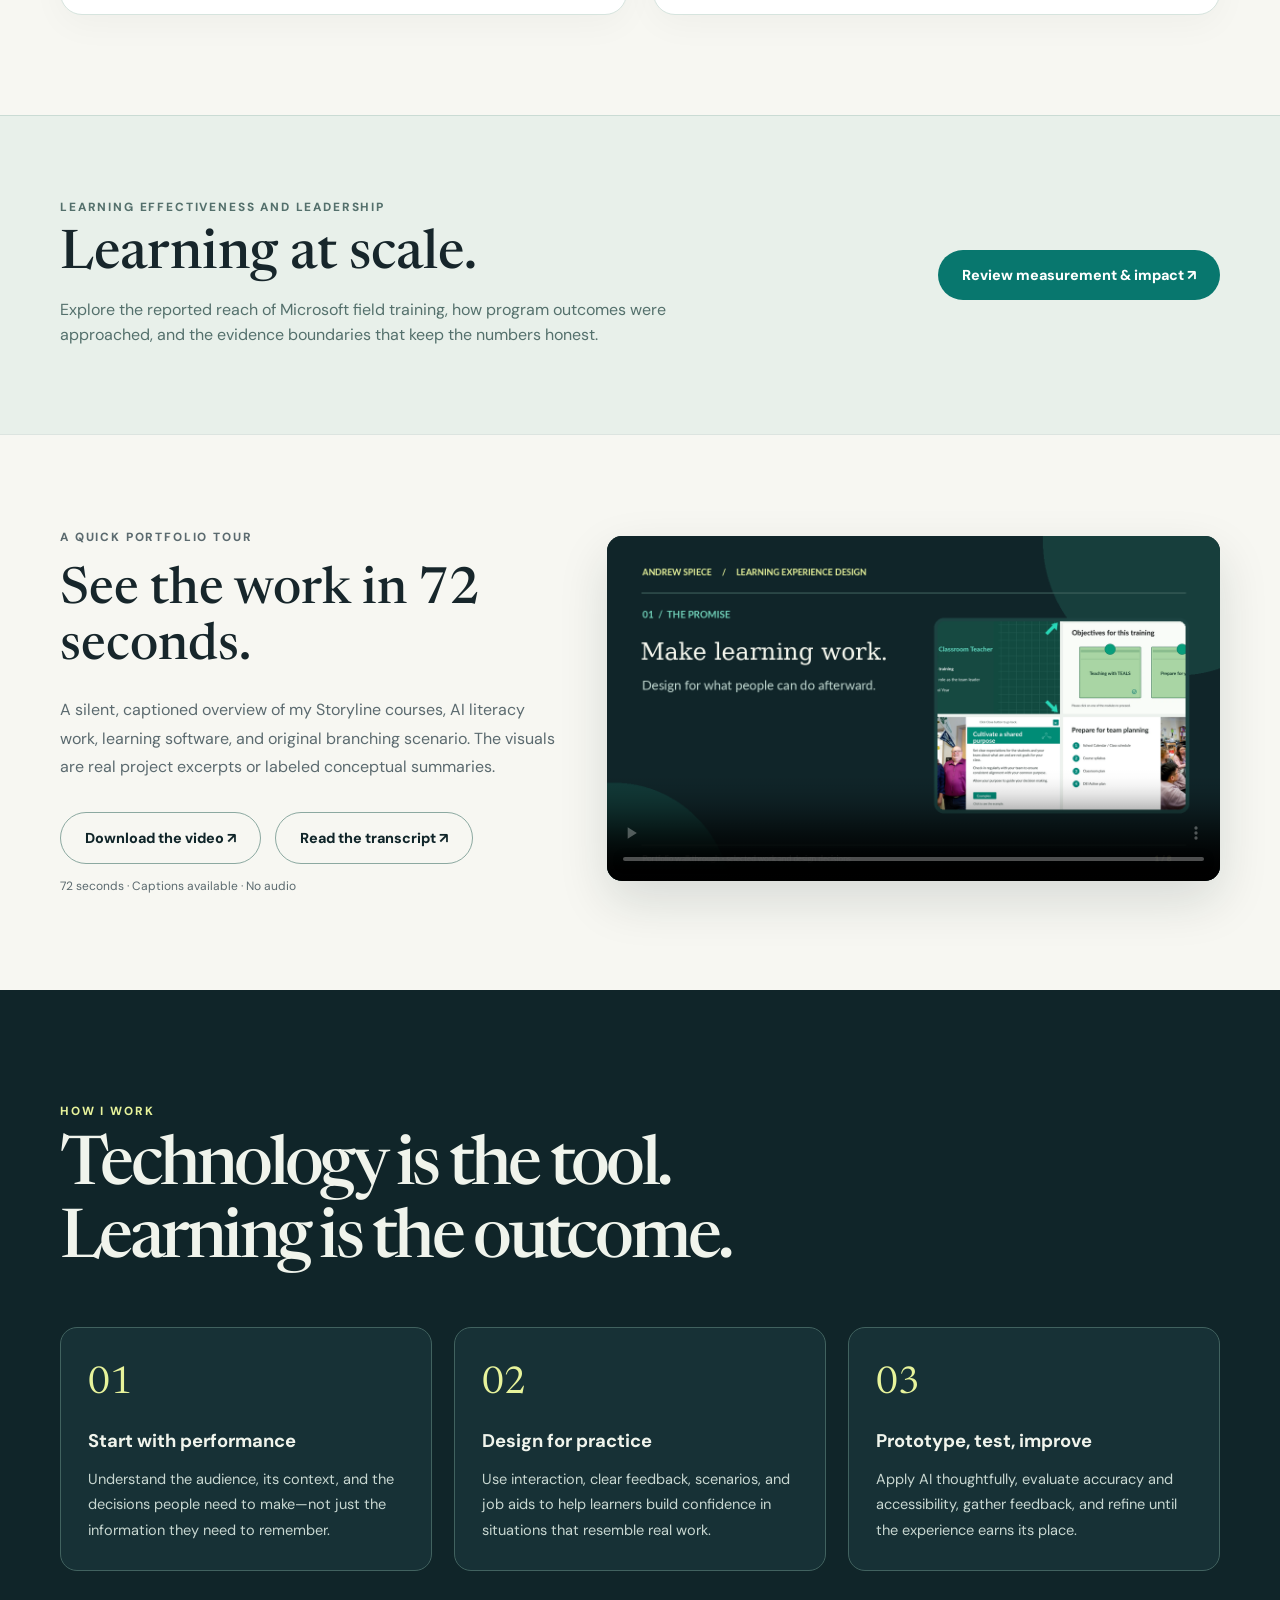
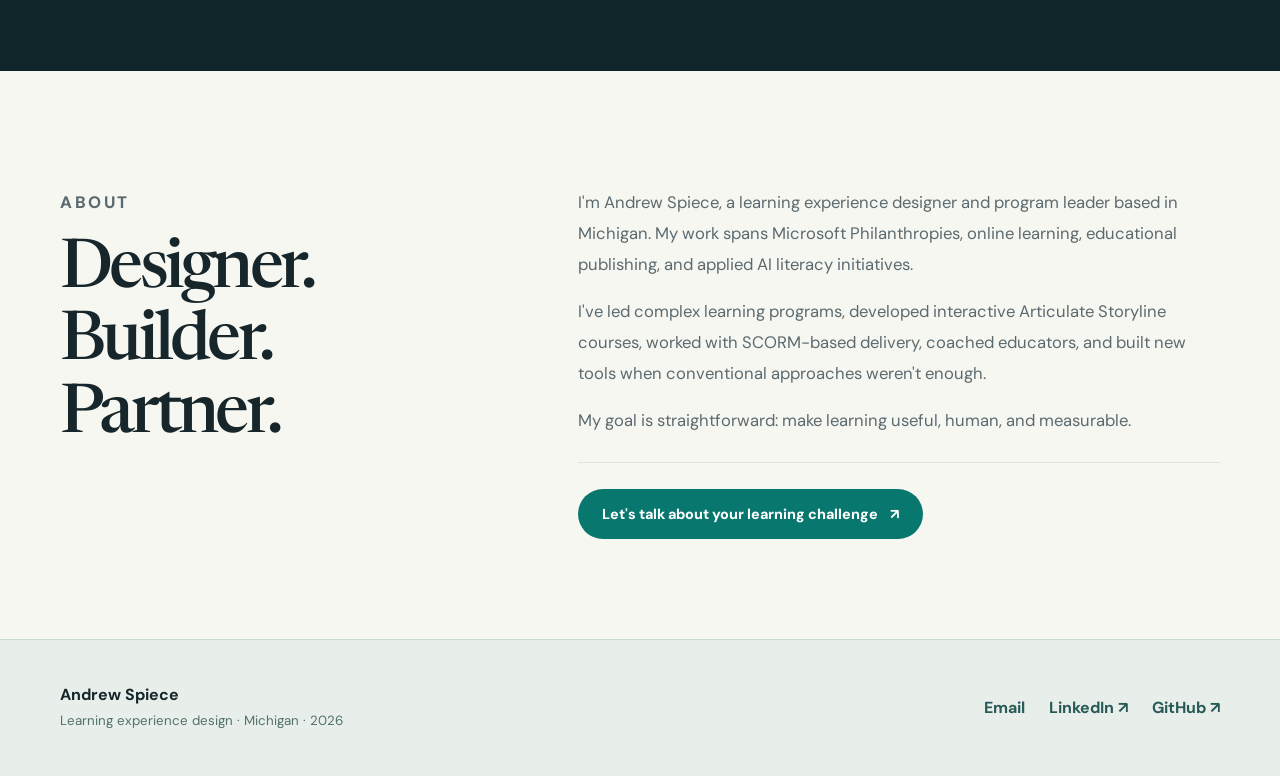
==== commit cfa1537f: "Feature classroom tools collection on portfolio homepage" ====
--- a/index.html
+++ b/index.html
@@ -7,7 +7,7 @@
 <section class="section" id="work"><div class="wrap"><div class="section-heading"><div><p class="eyebrow">Selected case studies</p><h2>Work that shows<br/>the thinking.</h2></div><p class="section-note">From established Storyline development to AI-enabled learning design. Each project highlights the problem, the decisions, and the learning experience.</p></div><div class="project-grid">
 <article class="project"><div class="project-image training-preview"><img alt="High-resolution restored Storyline team-planning slide with numbered preparation checklist and collaborative classroom photograph" height="900" src="assets/team_planning.png" width="1600"/><span class="project-pill">Workplace learning · 2023</span></div><div class="project-content"><span class="type">Microsoft TEALS / Articulate Storyline</span><h3>Preparing teachers to lead with confidence.</h3><p>An interactive, self-paced orientation that helps classroom teachers understand their role, coordinate with volunteers, and prepare for a successful year.</p><div class="tags"><span class="tag">Storyline 360</span><span class="tag">SCORM</span><span class="tag">Adult learning</span><span class="tag">Job aids</span></div><a class="project-link" href="projects/teals-storyline.html">Explore the case study <span aria-hidden="true">↗</span></a></div></article>
 <article class="project"><div class="project-image ai"><img alt="Five-tip prompting framework from the Genesee County AI Literacy curriculum" loading="lazy" src="https://raw.githubusercontent.com/aspiece/AILiteracy/main/assets/media/M01_5TipPromptFormula_v1.png"/><span class="project-pill">AI learning design · 2026</span></div><div class="project-content"><span class="type">Genesee County / AI literacy</span><h3>Making AI literacy practical and responsible.</h3><p>An eight-lesson learning experience connecting prompting, ethics, privacy, bias, and career readiness to meaningful student application.</p><div class="tags"><span class="tag">AI-enabled design</span><span class="tag">Assessment</span><span class="tag">Accessibility</span><span class="tag">Curriculum</span></div><a class="project-link" href="projects/ai-literacy.html">Explore the case study <span aria-hidden="true">↗</span></a></div></article>
-<article class="project"><div class="project-image volunteer"><img alt="Restored Microsoft TEALS Volunteer Curriculum Training opening screen" height="630" loading="lazy" src="assets/vct-training-preview.webp" width="1120"/><span class="project-pill">Workplace onboarding · 2021–2022</span></div><div class="project-content"><span class="type">Microsoft TEALS / Learning paths</span><h3>Prepare volunteers for the classroom.</h3><p>Curriculum-specific Storyline branches, completion logic, and accessible learning experiences that support educators on the job.</p><div class="tags"><span class="tag">Storyline</span><span class="tag">Branching</span><span class="tag">Accessibility</span></div><a class="project-link" href="projects/volunteer-training.html">Explore the case study <span aria-hidden="true">↗</span></a></div></article><article class="project"><div class="project-image simulation"><img alt="Actual interactive customer-service scenario showing a delayed vehicle handoff and three choices" height="545" loading="lazy" src="assets/scenario-preview.webp" width="817"/><span class="project-pill">Interactive practice · 2026</span></div><div class="project-content"><span class="type">Original scenario / Workplace L&amp;D</span><h3>Practice the moment—not just the policy.</h3><p>Try a three-part customer-delivery scenario with decisions, realistic feedback, and a personal coaching summary.</p><div class="tags"><span class="tag">Branching scenario</span><span class="tag">Feedback</span><span class="tag">Practice</span></div><a class="project-link" href="projects/customer-scenario.html">Explore the case study <span aria-hidden="true">↗</span></a></div></article><article class="project"><div class="project-image tools"><span aria-hidden="true" class="art-symbol">&gt;_ { learn }</span><span class="project-pill">Learning tools · 2026</span></div><div class="project-content"><span class="type">Python Lab + CS50 Learning Companion</span><h3>Build the tool the learner actually needs.</h3><p>Two practical tools for programming practice, scaffolding, debugging, and student-centered iterative design.</p><div class="tags"><span class="tag">UX</span><span class="tag">Prototyping</span><span class="tag">Learning tools</span></div><a class="project-link" href="projects/learning-tools.html">Explore the case study <span aria-hidden="true">↗</span></a></div></article><article class="project"><div class="project-image process"><span aria-hidden="true" class="art-symbol">Human<br/>+<br/>AI</span><span class="project-pill">AI-enabled design · 2026</span></div><div class="project-content"><span class="type">Human-in-the-loop development</span><h3>Use AI without losing instructional judgment.</h3><p>A transparent look at human review, accessibility, accuracy, and design iteration across AI learning experiences.</p><div class="tags"><span class="tag">AI development</span><span class="tag">QA</span><span class="tag">Accessibility</span></div><a class="project-link" href="projects/ai-design-process.html">Explore the case study <span aria-hidden="true">↗</span></a></div></article></div></div></section>
+<article class="project"><div class="project-image volunteer"><img alt="Restored Microsoft TEALS Volunteer Curriculum Training opening screen" height="630" loading="lazy" src="assets/vct-training-preview.webp" width="1120"/><span class="project-pill">Workplace onboarding · 2021–2022</span></div><div class="project-content"><span class="type">Microsoft TEALS / Learning paths</span><h3>Prepare volunteers for the classroom.</h3><p>Curriculum-specific Storyline branches, completion logic, and accessible learning experiences that support educators on the job.</p><div class="tags"><span class="tag">Storyline</span><span class="tag">Branching</span><span class="tag">Accessibility</span></div><a class="project-link" href="projects/volunteer-training.html">Explore the case study <span aria-hidden="true">↗</span></a></div></article><article class="project"><div class="project-image simulation"><img alt="Actual interactive customer-service scenario showing a delayed vehicle handoff and three choices" height="545" loading="lazy" src="assets/scenario-preview.webp" width="817"/><span class="project-pill">Interactive practice · 2026</span></div><div class="project-content"><span class="type">Original scenario / Workplace L&amp;D</span><h3>Practice the moment—not just the policy.</h3><p>Try a three-part customer-delivery scenario with decisions, realistic feedback, and a personal coaching summary.</p><div class="tags"><span class="tag">Branching scenario</span><span class="tag">Feedback</span><span class="tag">Practice</span></div><a class="project-link" href="projects/customer-scenario.html">Explore the case study <span aria-hidden="true">↗</span></a></div></article><article class="project"><div class="project-image tools"><span aria-hidden="true" class="art-symbol">&gt;_ { learn }</span><span class="project-pill">Learning tools · 2026</span></div><div class="project-content"><span class="type">Genesee Learning Lab / Classroom software</span><h3>Build the tools learners and teachers actually need.</h3><p>A collection of classroom software for programming, group collaboration, assessment authoring, creative production, and interactive practice. Explore working demos and the design decisions behind them.</p><div class="tags"><span class="tag">UX</span><span class="tag">Software development</span><span class="tag">Teacher workflows</span></div><a class="project-link" href="projects/learning-tools.html">Explore classroom tools <span aria-hidden="true">↗</span></a></div></article><article class="project"><div class="project-image process"><span aria-hidden="true" class="art-symbol">Human<br/>+<br/>AI</span><span class="project-pill">AI-enabled design · 2026</span></div><div class="project-content"><span class="type">Human-in-the-loop development</span><h3>Use AI without losing instructional judgment.</h3><p>A transparent look at human review, accessibility, accuracy, and design iteration across AI learning experiences.</p><div class="tags"><span class="tag">AI development</span><span class="tag">QA</span><span class="tag">Accessibility</span></div><a class="project-link" href="projects/ai-design-process.html">Explore the case study <span aria-hidden="true">↗</span></a></div></article></div></div></section>
 <section class="evidence-banner" id="impact"><div class="wrap evidence-banner-inner"><div><p class="eyebrow">Learning effectiveness and leadership</p><h2>Learning at scale.</h2><p>Explore the reported reach of Microsoft field training, how program outcomes were approached, and the evidence boundaries that keep the numbers honest.</p></div><a class="btn" href="projects/program-impact.html">Review measurement &amp; impact ↗</a></div></section><section class="site-walkthrough" id="walkthrough"><div class="wrap walkthrough-grid"><div><p class="eyebrow">A quick portfolio tour</p><h2>See the work in 72 seconds.</h2><p>A silent, captioned overview of my Storyline courses, AI literacy work, learning software, and original branching scenario. The visuals are real project excerpts or labeled conceptual summaries.</p><div class="actions"><a class="btn secondary" download="" href="assets/portfolio-walkthrough.mp4">Download the video ↗</a><a class="btn secondary" href="assets/walkthrough-transcript.md">Read the transcript ↗</a></div><p class="walkthrough-caption">72 seconds · Captions available · No audio</p></div><div><video aria-label="Captioned visual portfolio walkthrough" controls="" playsinline="" poster="assets/walkthrough-poster.png" preload="metadata"><source src="assets/portfolio-walkthrough.mp4" type="video/mp4"/><track default="" kind="captions" label="English captions" src="assets/walkthrough.vtt" srclang="en"/>Your browser does not support video. Use the transcript link alongside.</video></div></div></section><section class="section approach" id="approach"><div class="wrap"><p class="eyebrow">How I work</p><h2>Technology is the tool.<br/>Learning is the outcome.</h2><div class="approach-grid"><div class="approach-card"><span class="num">01</span><h3>Start with performance</h3><p>Understand the audience, its context, and the decisions people need to make—not just the information they need to remember.</p></div><div class="approach-card"><span class="num">02</span><h3>Design for practice</h3><p>Use interaction, clear feedback, scenarios, and job aids to help learners build confidence in situations that resemble real work.</p></div><div class="approach-card"><span class="num">03</span><h3>Prototype, test, improve</h3><p>Apply AI thoughtfully, evaluate accuracy and accessibility, gather feedback, and refine until the experience earns its place.</p></div></div></div></section>
 <section class="section" id="about"><div class="wrap about-grid"><div><p class="eyebrow">About</p><h2>Designer.<br/>Builder.<br/>Partner.</h2></div><div><p>I'm Andrew Spiece, a learning experience designer and program leader based in Michigan. My work spans Microsoft Philanthropies, online learning, educational publishing, and applied AI literacy initiatives.</p><p>I've led complex learning programs, developed interactive Articulate Storyline courses, worked with SCORM-based delivery, coached educators, and built new tools when conventional approaches weren't enough.</p><p>My goal is straightforward: make learning useful, human, and measurable.</p><div class="keyline"><a class="btn" href="mailto:aspiece@gmail.com?subject=Learning%20Experience%20Design%20Inquiry">Let's talk about your learning challenge <span aria-hidden="true">↗</span></a></div></div></div></section></main>
 <footer class="footer"><div class="wrap footer-inner"><div><strong>Andrew Spiece</strong><br/><small>Learning experience design · Michigan · 2026</small></div><div class="footer-links"><a href="mailto:aspiece@gmail.com">Email</a><a href="https://www.linkedin.com/in/aspiece/" rel="noopener noreferrer" target="_blank">LinkedIn ↗</a><a href="https://github.com/aspiece" rel="noopener noreferrer" target="_blank">GitHub ↗</a></div></div></footer></body></html>
--- a/assets/site.css
+++ b/assets/site.css
@@ -3,3 +3,33 @@
 
 /* Added portfolio case studies & accessible learning simulation */
 .project-grid .project:nth-child(n+3){border-color:#d6e4de}.project-image.volunteer{background:#08776e}.project-image.volunteer img{object-fit:cover}.project-image.tools{background:#173136}.project-image.tools .art-symbol{font-family:ui-monospace,Menlo,Consolas,monospace;color:#d5eec8;font-size:clamp(2.8rem,7vw,4rem);padding:32px 28px;border:1px solid #5b7e77;border-radius:16px;background:#1c3b3f;box-shadow:0 20px 40px #071e2288}.project-image.simulation{background:linear-gradient(140deg,#cde6df,#e7f3b8)}.project-image.simulation .art-symbol{font-family:'Newsreader',Georgia,serif;font-size:3.5rem;color:#174f49;padding:28px;text-align:center}.project-image.process{background:linear-gradient(155deg,#e6f3d8,#cfe4eb)}.project-image.process .art-symbol{font-family:'Newsreader',Georgia,serif;font-size:3.1rem;color:#214956;padding:36px;text-align:center}.project-image.measure{background:#173136}.project-image.measure .art-symbol{font-size:4.4rem;color:#e7f39b;font-family:'Newsreader',serif}.tool-compare{display:grid;grid-template-columns:repeat(2,minmax(0,1fr));gap:18px;margin:28px 0}.tool-tile{background:white;border:1px solid var(--line);border-radius:14px;padding:24px}.tool-tile h3{font-size:1.4rem}.tool-tile p{font-size:.92rem}.tool-tile .btn{margin-top:12px;padding:11px 15px}.tool-eyebrow{font-size:.73rem;letter-spacing:.09em;text-transform:uppercase;font-weight:800;color:var(--teal)}.process-stack{display:grid;gap:12px;margin:22px 0}.process-stack>div{padding:17px 22px;border:1px solid #ceded7;background:#fff;border-radius:13px;display:grid;grid-template-columns:55px 1fr;column-gap:12px}.process-stack span{grid-row:span 2;color:#0a7b70;font-size:1.1rem;font-weight:800}.process-stack strong{color:#1b3335}.process-stack p{grid-column:2;margin:4px 0 0;font-size:.91rem}.metric-grid{display:grid;grid-template-columns:repeat(2,minmax(0,1fr));gap:14px;margin:24px 0}.metric-grid>div{background:#fff;padding:24px;border-radius:13px;border:1px solid var(--line)}.metric-grid strong{display:block;font:500 3rem/1.1 'Newsreader',Georgia,serif;color:#0d766b}.metric-grid span{display:block;color:#506b66;margin-top:6px;font-size:.89rem}.scenario-intro-note{display:flex;gap:10px;flex-wrap:wrap;margin:24px 0}.scenario-intro-note span{font-size:.75rem;color:#265c54;border:1px solid #bad4cd;border-radius:20px;padding:7px 12px;font-weight:700}.scenario{border:1px solid #b8d4cc;border-radius:17px;overflow:hidden;background:#fff;margin-top:20px;box-shadow:0 15px 45px #122f3014}.scenario-top{padding:18px 26px;background:#e6f0ed;display:flex;align-items:center;gap:20px}.scenario-counter{font-weight:800;font-size:.83rem;color:#214944;white-space:nowrap}.scenario-track{flex:1;height:9px;border-radius:12px;background:#bbd5ce;overflow:hidden}.scenario-track span{display:block;height:100%;background:#08776e;border-radius:12px;transition:width .25s}.scene-body{padding:28px}.scene-context{font-size:.76rem!important;letter-spacing:.12em;text-transform:uppercase;color:#168176!important;font-weight:800}.scene-body h3{font-family:'Newsreader',serif;font-size:2.1rem;margin:7px 0 15px;line-height:1.13}.scene-body #scene-question{color:#344c4f;font-size:1.05rem;line-height:1.75}.scene-options{display:grid;gap:11px;margin:24px 0}.scene-option{cursor:pointer;text-align:left;border:1px solid #c3d7d1;background:#f8fbf8;border-radius:12px;padding:18px 20px;font:600 .94rem/1.55 'DM Sans',system-ui,sans-serif;color:#22403d;transition:border-color .16s,background .16s}.scene-option:hover:not(:disabled){border-color:#08776e;background:#eff7f2}.scene-option.selected{border:2px solid #07766b;background:#e8f4eb}.scene-option:disabled:not(.selected){opacity:.55;cursor:default}.scene-feedback{padding:19px 23px;background:#e9f4ec;border-left:4px solid #08776e;border-radius:8px;margin-bottom:18px;color:#244d47}.scene-feedback strong{font-size:1.04rem}.scene-feedback p{font-size:.95rem;line-height:1.7;margin:6px 0 0;color:#315b55}.scenario-end{padding:27px;background:#fff;border:1px solid #bed8d1;border-radius:15px;margin:24px 0}.scenario-end h3{font-size:1.4rem}.result-number{font:500 4rem/1 'Newsreader',Georgia,serif!important;color:#08776e!important}.review-entry{border-top:1px solid #d7e4df;padding:15px 0}.review-entry p{font-size:.94rem;margin:7px 0}.scenario-note{font-size:.83rem!important;color:#6b7e79!important;margin-top:20px!important}.site-walkthrough{padding:80px 0;border-top:1px solid var(--line)}.walkthrough-grid{display:grid;grid-template-columns:.9fr 1.1fr;gap:45px;align-items:center}.walkthrough-grid h2{font:500 clamp(2.4rem,4vw,4.5rem)/1.1 'Newsreader',serif;margin:15px 0 20px}.walkthrough-grid p{color:var(--muted);line-height:1.8}.walkthrough-grid video{max-width:100%;border-radius:15px;background:#102529;box-shadow:0 20px 50px #10252922}.walkthrough-caption{font-size:.75rem!important}.evidence-banner{padding:70px 0;background:#e8f0ea;border-top:1px solid #cadbd4}.evidence-banner-inner{display:flex;align-items:center;justify-content:space-between;gap:30px}.evidence-banner h2{font:500 3.4rem/1 'Newsreader',serif;margin:12px 0}.evidence-banner p{max-width:660px;color:#54706c}.evidence-banner .btn{flex-shrink:0}.case-body [hidden],.scenario [hidden]{display:none!important}@media(max-width:800px){.tool-compare,.walkthrough-grid{grid-template-columns:1fr}.evidence-banner-inner{display:block}.project-image{height:250px}}@media(max-width:510px){.metric-grid{grid-template-columns:1fr}.scene-body{padding:19px}.scenario-top{padding:14px}.scene-body h3{font-size:1.7rem}}
+
+
+/* Slide-first portfolio presentation: preserve entire 16:9 learning designs. */
+.hero-visual{min-height:395px}
+.hero-slide-frame{position:relative;margin:0;width:min(100%,570px);background:#fff;padding:12px;border:1px solid #d7e2dd;border-radius:18px;box-shadow:0 24px 64px rgba(14,45,49,.15)}
+.hero-slide-frame>a{display:block;overflow:hidden;background:#f8faf8;border-radius:10px;aspect-ratio:16/9}
+.hero-slide-frame img{display:block;width:100%;height:100%;object-fit:contain}
+.hero-slide-frame figcaption{display:grid;gap:3px;padding:15px 9px 5px;line-height:1.35}
+.hero-slide-frame figcaption span{font-weight:800;text-transform:uppercase;letter-spacing:.10em;font-size:.68rem;color:var(--teal)}
+.hero-slide-frame figcaption strong{font-size:.84rem;font-weight:700;color:var(--night)}
+.project-image.training-preview,.project-image.volunteer,.project-image.simulation{padding:50px 22px 16px;background:#edf2ee}
+.project-image.training-preview img,.project-image.volunteer img,.project-image.simulation img{display:block;width:100%;height:100%;max-height:100%;object-fit:contain;border-radius:8px;filter:drop-shadow(0 6px 12px rgba(14,45,49,.1))}
+.project-image.training-preview .project-pill,.project-image.volunteer .project-pill,.project-image.simulation .project-pill{top:12px;left:20px}
+.case-showcase .featured-slide{margin:25px 0 30px;padding:14px;border:1px solid #d2dfd9;border-radius:16px;background:#fff;box-shadow:0 8px 28px rgba(14,45,49,.045)}
+.case-showcase .featured-slide figure{margin:0}
+.case-showcase .featured-slide figure>a{display:block;background:#f5f7f4;border-radius:9px;overflow:hidden;aspect-ratio:16/9}
+.case-showcase .featured-slide img{display:block;width:100%;height:100%;object-fit:contain}
+.case-showcase .featured-slide figcaption{display:grid;gap:7px;padding:20px 12px 9px;color:#506a64;line-height:1.6;font-size:.88rem}
+.case-showcase .featured-slide figcaption .figure-kicker{font-size:.68rem;text-transform:uppercase;letter-spacing:.14em;color:var(--teal);font-weight:800}
+.case-showcase .featured-slide figcaption strong{font-size:1.18rem;color:var(--ink)}
+.case-showcase .featured-slide figcaption a,.case-showcase .slide-thumbnails a{color:var(--teal);font-weight:800}
+.case-showcase .supporting-slides{margin-top:45px;padding-top:25px;border-top:1px solid var(--line)}
+.case-showcase .supporting-slides h3{font-size:1.23rem;margin:0 0 10px}
+.case-showcase .slide-thumbnails{margin-top:20px}
+.case-showcase .slide-thumbnails figure{padding:10px;background:#fff;border:1px solid var(--line);border-radius:12px}
+.case-showcase .slide-thumbnails img{width:100%;height:auto;aspect-ratio:16/9;object-fit:contain;background:#f4f7f4;border-radius:7px}
+.case-showcase .slide-thumbnails figcaption{padding:2px 5px 5px;color:#536c66;line-height:1.55}
+.figure-grid img{object-fit:contain}
+@media(max-width:900px){.hero-visual{min-height:360px}.hero-slide-frame{max-width:600px}}
+@media(max-width:650px){.hero-visual{min-height:auto;padding:20px 0 28px}.hero-slide-frame{width:100%;padding:9px}.hero-slide-frame figcaption{padding:12px 6px 4px}.project-image.training-preview,.project-image.volunteer,.project-image.simulation{padding:49px 14px 13px}.case-showcase .featured-slide{padding:9px}.case-showcase .featured-slide figcaption{padding:14px 7px 7px}}
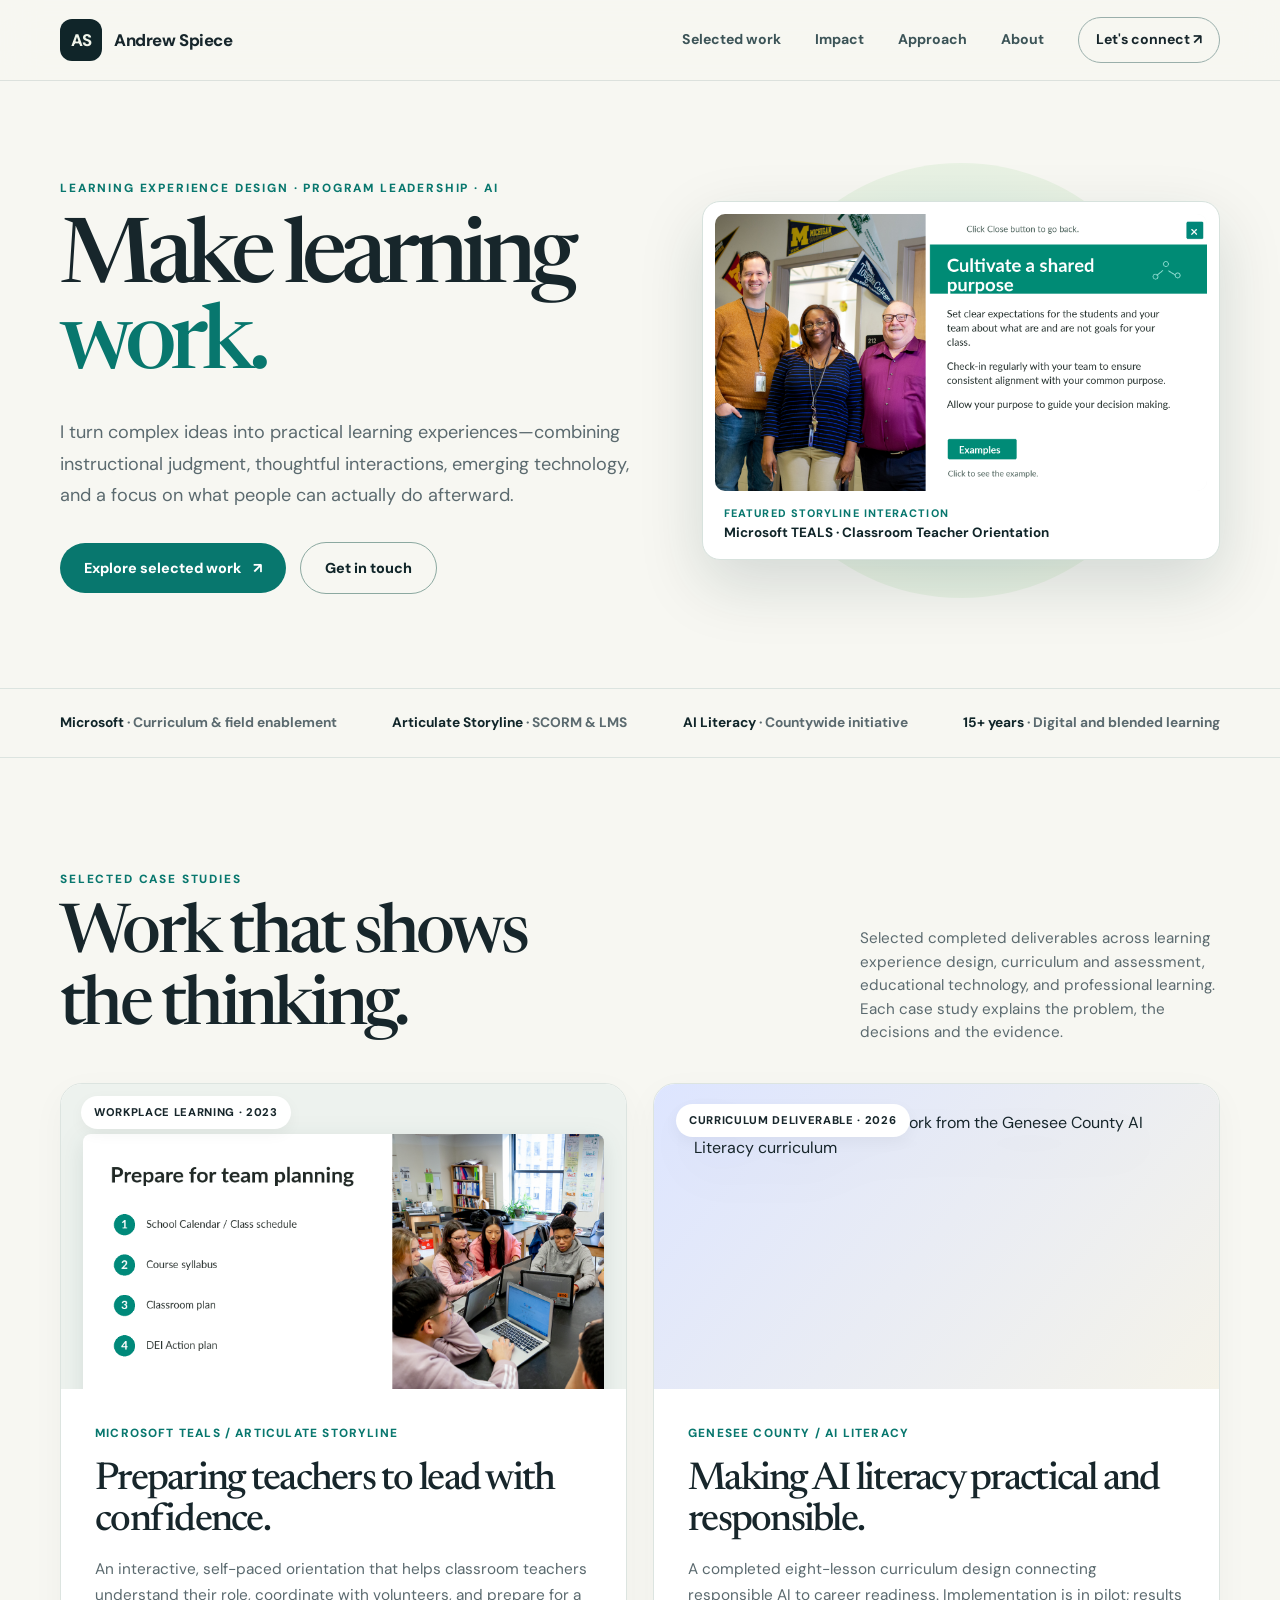
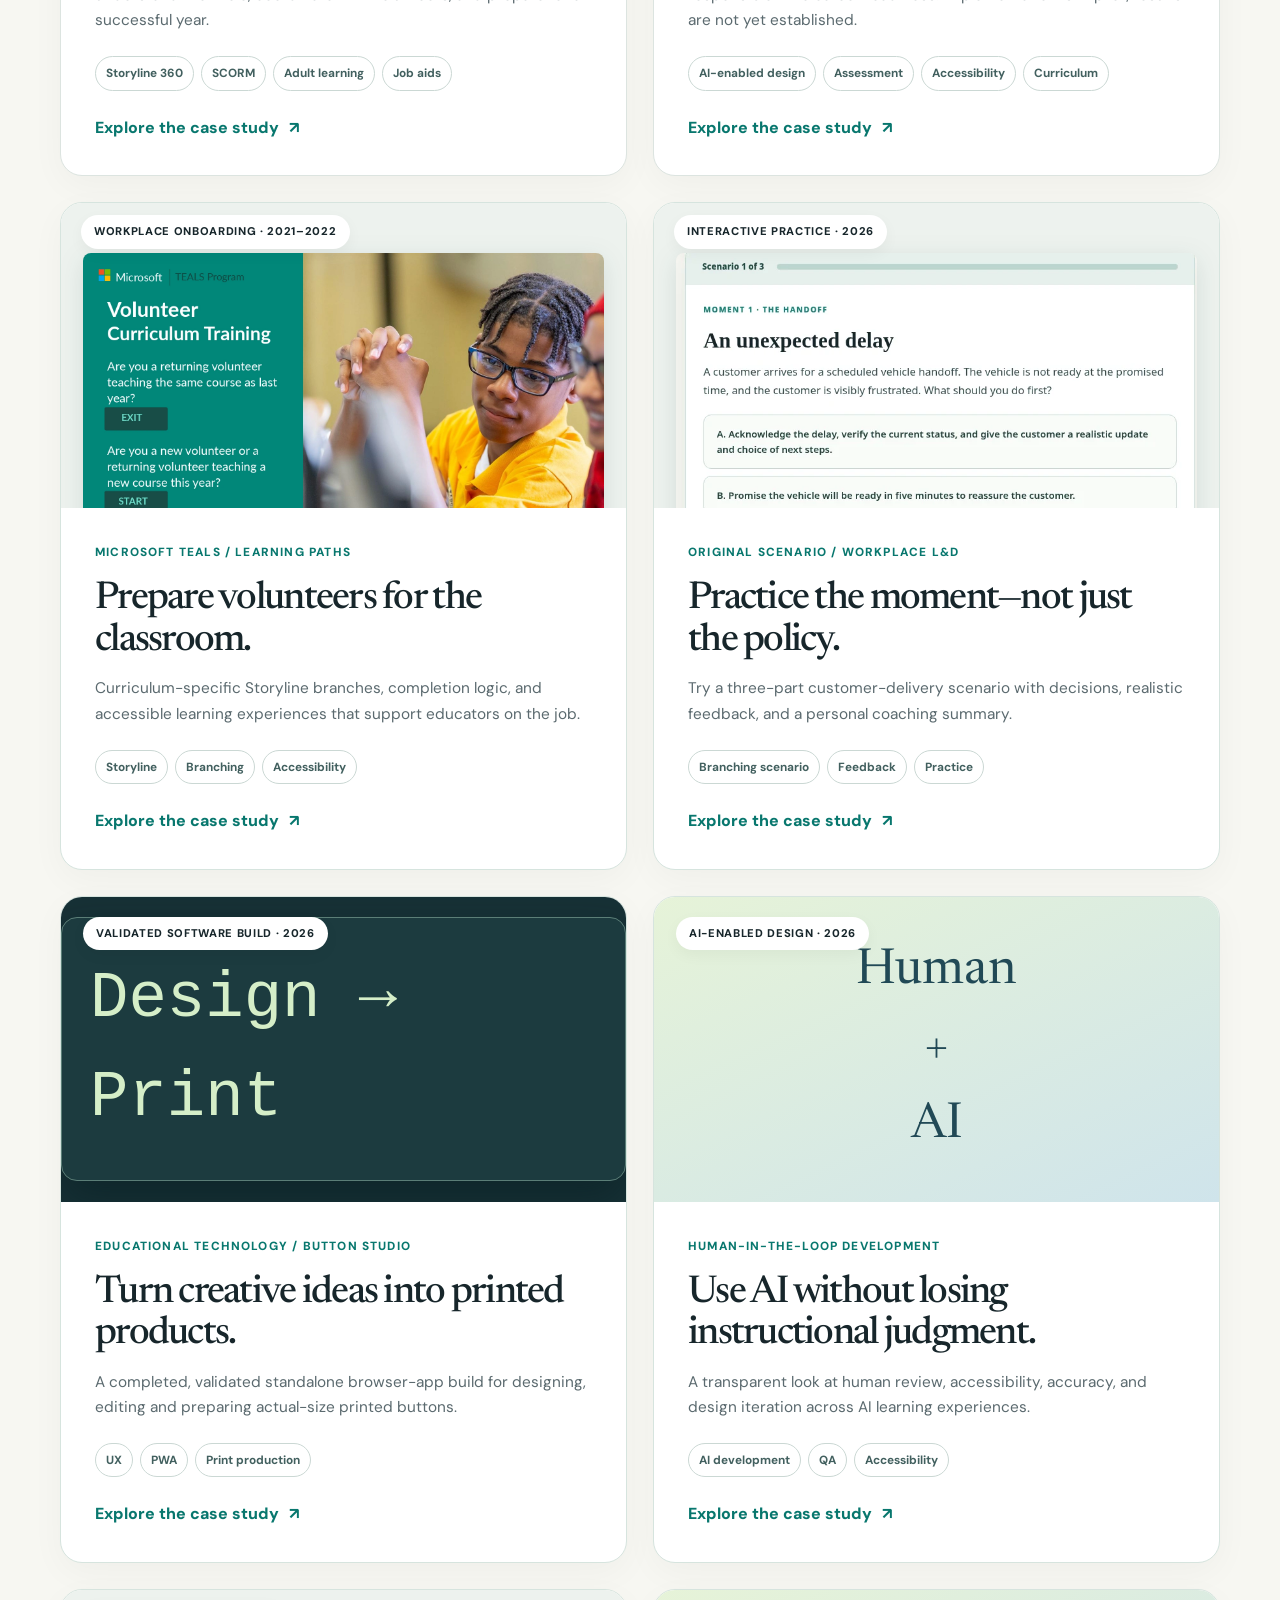
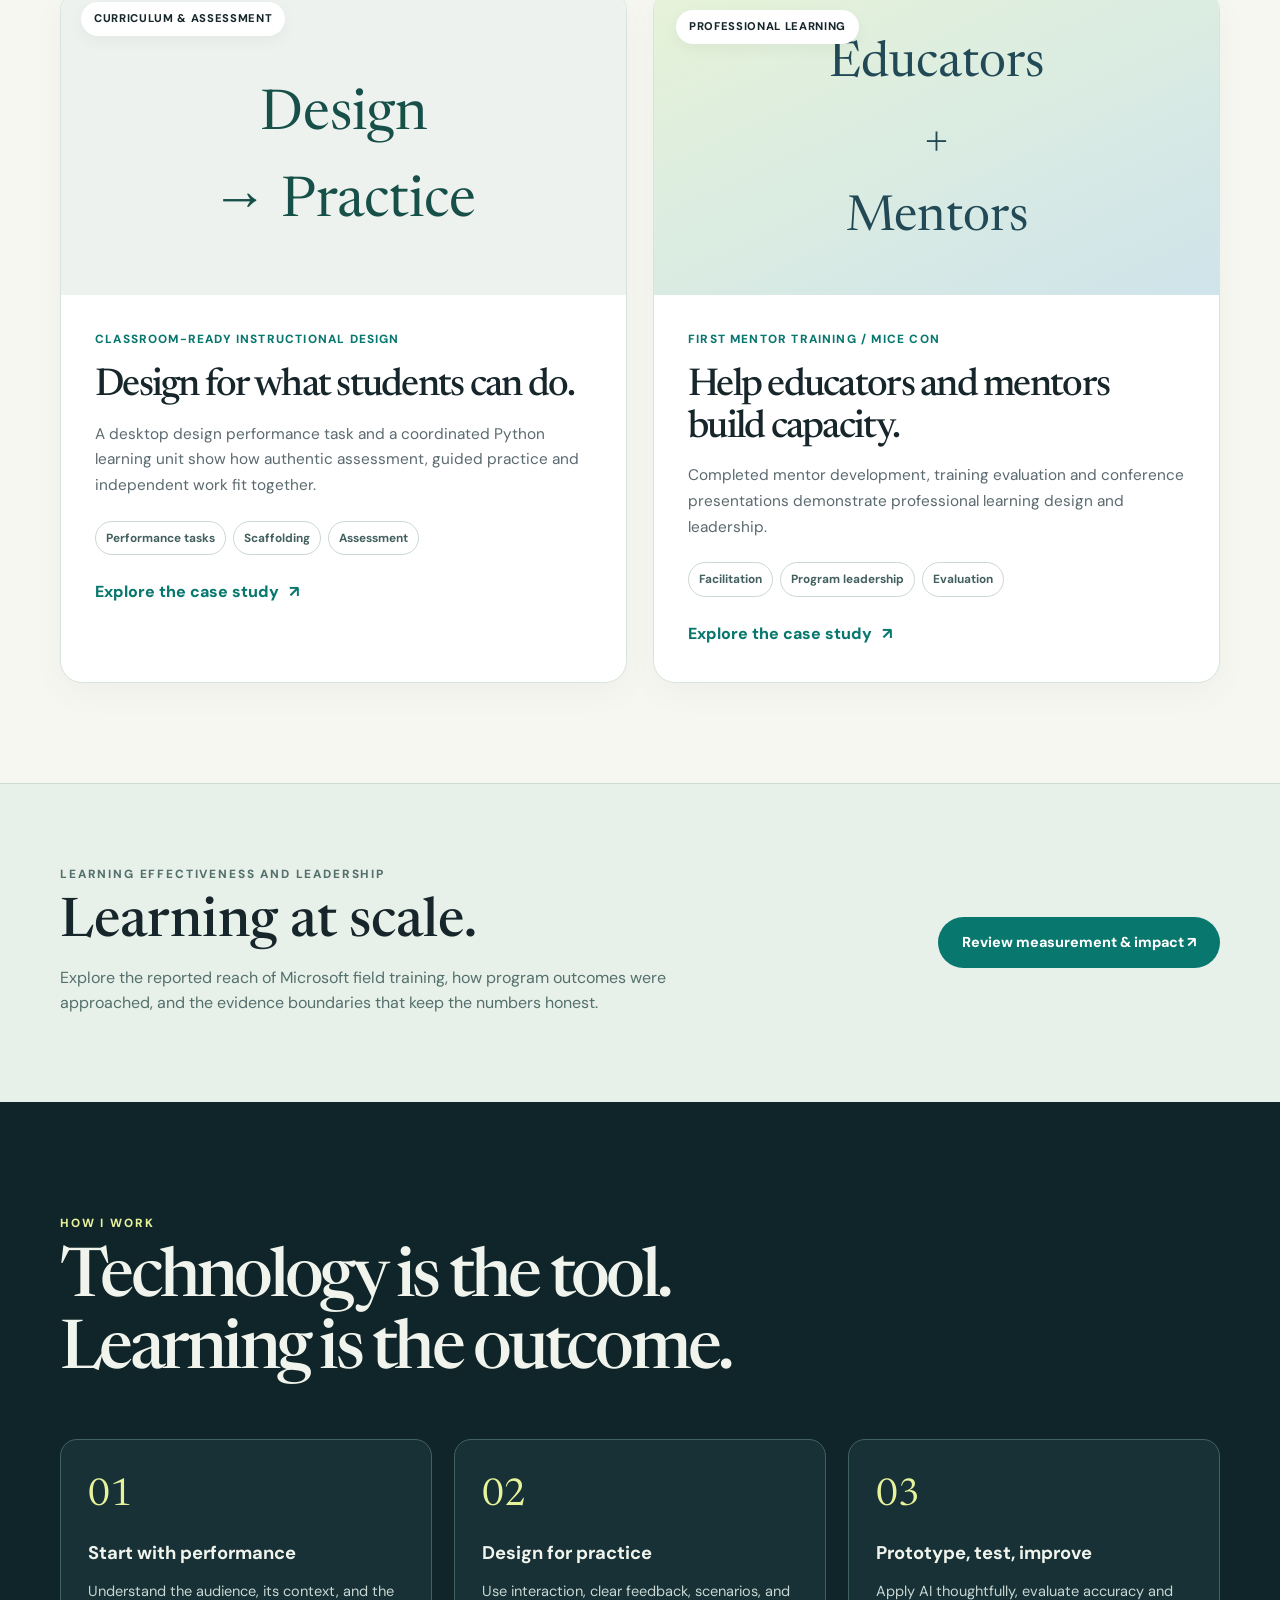
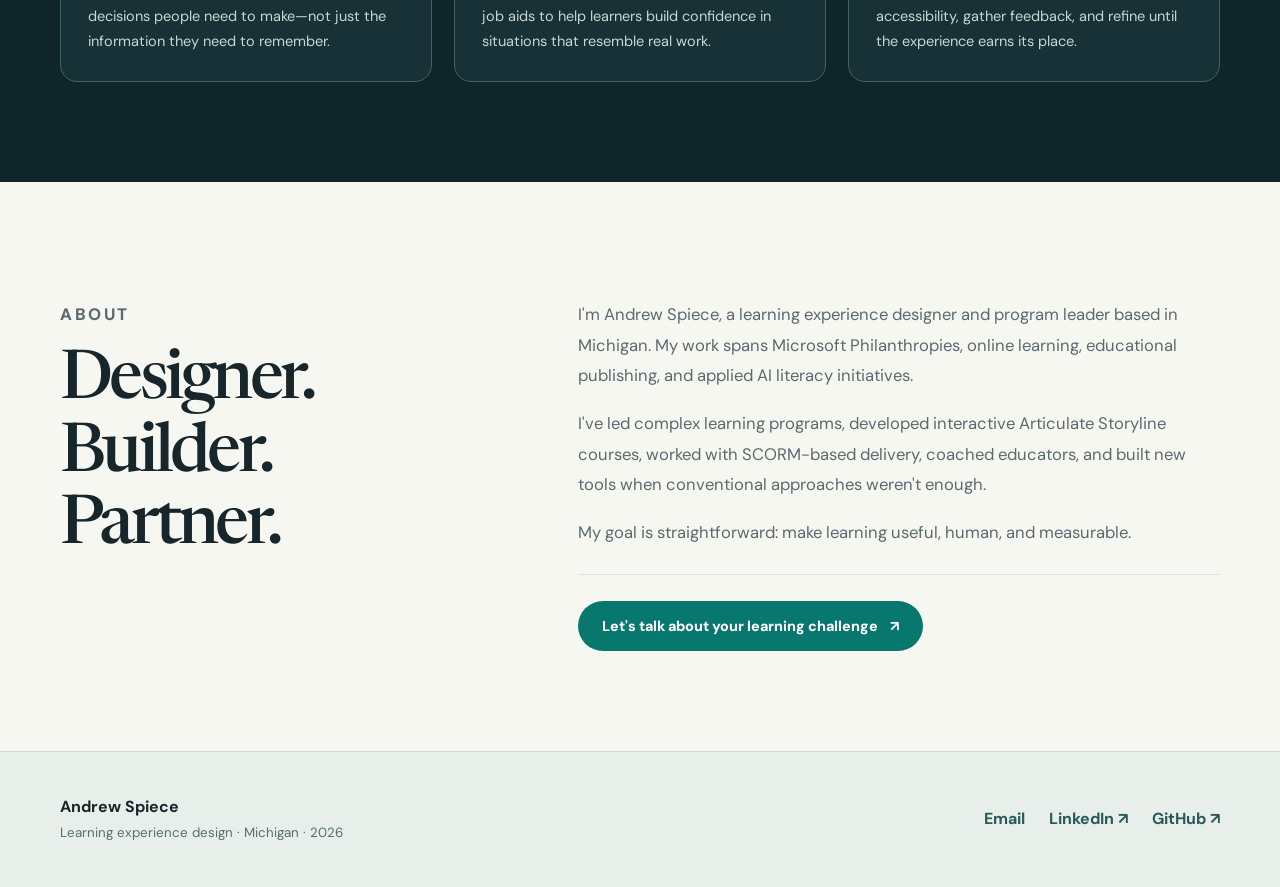
==== commit 987bf00e: "Feature completed professional and instructional work; remove outdated walkthrough" ====
--- a/index.html
+++ b/index.html
@@ -1,13 +1,13 @@
 <!DOCTYPE html>
 
 <html lang="en"><head><meta charset="utf-8"/><meta content="width=device-width,initial-scale=1" name="viewport"/><meta content="Andrew Spiece — learning experience designer and program leader creating human-centered, AI-enabled and interactive workplace learning." name="description"/><meta content="#102529" name="theme-color"/><title>Andrew Spiece | Learning Experience Design</title><link href="assets/site.css" rel="stylesheet"/></head><body><a class="skip" href="#main">Skip to content</a>
-<header class="nav"><div class="wrap nav-inner"><a aria-label="Andrew Spiece homepage" class="brand" href="index.html"><span class="brand-mark">AS</span><span>Andrew Spiece</span></a><nav aria-label="Primary" class="navlinks"><a href="#work">Selected work</a><a href="#impact">Impact</a><a href="#walkthrough">Video tour</a><a href="#approach">Approach</a><a href="#about">About</a><a class="nav-cta" href="mailto:aspiece@gmail.com">Let's connect ↗</a></nav></div></header>
+<header class="nav"><div class="wrap nav-inner"><a aria-label="Andrew Spiece homepage" class="brand" href="index.html"><span class="brand-mark">AS</span><span>Andrew Spiece</span></a><nav aria-label="Primary" class="navlinks"><a href="#work">Selected work</a><a href="#impact">Impact</a><a href="#approach">Approach</a><a href="#about">About</a><a class="nav-cta" href="mailto:aspiece@gmail.com">Let's connect ↗</a></nav></div></header>
 <main id="main"><section class="hero"><div class="wrap hero-grid"><div><p class="eyebrow">Learning experience design · Program leadership · AI</p><h1>Make learning <em>work.</em></h1><p class="lead">I turn complex ideas into practical learning experiences—combining instructional judgment, thoughtful interactions, emerging technology, and a focus on what people can actually do afterward.</p><div class="actions"><a class="btn" href="#work">Explore selected work <span aria-hidden="true">↗</span></a><a class="btn secondary" href="mailto:aspiece@gmail.com">Get in touch</a></div></div><div aria-label="Featured learning experience slide" class="hero-visual"><figure class="hero-slide-frame"><a href="projects/teals-storyline.html#screens" aria-label="Explore the Microsoft TEALS Storyline interaction design"><img alt="High-resolution restored Storyline slide: a photograph of three educators beside an interactive guidance panel headed Cultivate a shared purpose" src="assets/interactive_roles.png" width="1600" height="900"/></a><figcaption><span>Featured Storyline interaction</span><strong>Microsoft TEALS · Classroom Teacher Orientation</strong></figcaption></figure></div></div></section>
 <div class="proof"><div class="wrap proof-inner"><p><strong>Microsoft</strong> · Curriculum &amp; field enablement</p><p><strong>Articulate Storyline</strong> · SCORM &amp; LMS</p><p><strong>AI Literacy</strong> · Countywide initiative</p><p><strong>15+ years</strong> · Digital and blended learning</p></div></div>
-<section class="section" id="work"><div class="wrap"><div class="section-heading"><div><p class="eyebrow">Selected case studies</p><h2>Work that shows<br/>the thinking.</h2></div><p class="section-note">From established Storyline development to AI-enabled learning design. Each project highlights the problem, the decisions, and the learning experience.</p></div><div class="project-grid">
+<section class="section" id="work"><div class="wrap"><div class="section-heading"><div><p class="eyebrow">Selected case studies</p><h2>Work that shows<br/>the thinking.</h2></div><p class="section-note">Selected completed deliverables across learning experience design, curriculum and assessment, educational technology, and professional learning. Each case study explains the problem, the decisions and the evidence.</p></div><div class="project-grid">
 <article class="project"><div class="project-image training-preview"><img alt="High-resolution restored Storyline team-planning slide with numbered preparation checklist and collaborative classroom photograph" height="900" src="assets/team_planning.png" width="1600"/><span class="project-pill">Workplace learning · 2023</span></div><div class="project-content"><span class="type">Microsoft TEALS / Articulate Storyline</span><h3>Preparing teachers to lead with confidence.</h3><p>An interactive, self-paced orientation that helps classroom teachers understand their role, coordinate with volunteers, and prepare for a successful year.</p><div class="tags"><span class="tag">Storyline 360</span><span class="tag">SCORM</span><span class="tag">Adult learning</span><span class="tag">Job aids</span></div><a class="project-link" href="projects/teals-storyline.html">Explore the case study <span aria-hidden="true">↗</span></a></div></article>
-<article class="project"><div class="project-image ai"><img alt="Five-tip prompting framework from the Genesee County AI Literacy curriculum" loading="lazy" src="https://raw.githubusercontent.com/aspiece/AILiteracy/main/assets/media/M01_5TipPromptFormula_v1.png"/><span class="project-pill">AI learning design · 2026</span></div><div class="project-content"><span class="type">Genesee County / AI literacy</span><h3>Making AI literacy practical and responsible.</h3><p>An eight-lesson learning experience connecting prompting, ethics, privacy, bias, and career readiness to meaningful student application.</p><div class="tags"><span class="tag">AI-enabled design</span><span class="tag">Assessment</span><span class="tag">Accessibility</span><span class="tag">Curriculum</span></div><a class="project-link" href="projects/ai-literacy.html">Explore the case study <span aria-hidden="true">↗</span></a></div></article>
-<article class="project"><div class="project-image volunteer"><img alt="Restored Microsoft TEALS Volunteer Curriculum Training opening screen" height="630" loading="lazy" src="assets/vct-training-preview.webp" width="1120"/><span class="project-pill">Workplace onboarding · 2021–2022</span></div><div class="project-content"><span class="type">Microsoft TEALS / Learning paths</span><h3>Prepare volunteers for the classroom.</h3><p>Curriculum-specific Storyline branches, completion logic, and accessible learning experiences that support educators on the job.</p><div class="tags"><span class="tag">Storyline</span><span class="tag">Branching</span><span class="tag">Accessibility</span></div><a class="project-link" href="projects/volunteer-training.html">Explore the case study <span aria-hidden="true">↗</span></a></div></article><article class="project"><div class="project-image simulation"><img alt="Actual interactive customer-service scenario showing a delayed vehicle handoff and three choices" height="545" loading="lazy" src="assets/scenario-preview.webp" width="817"/><span class="project-pill">Interactive practice · 2026</span></div><div class="project-content"><span class="type">Original scenario / Workplace L&amp;D</span><h3>Practice the moment—not just the policy.</h3><p>Try a three-part customer-delivery scenario with decisions, realistic feedback, and a personal coaching summary.</p><div class="tags"><span class="tag">Branching scenario</span><span class="tag">Feedback</span><span class="tag">Practice</span></div><a class="project-link" href="projects/customer-scenario.html">Explore the case study <span aria-hidden="true">↗</span></a></div></article><article class="project"><div class="project-image tools"><span aria-hidden="true" class="art-symbol">&gt;_ { learn }</span><span class="project-pill">Learning tools · 2026</span></div><div class="project-content"><span class="type">Genesee Learning Lab / Classroom software</span><h3>Build the tools learners and teachers actually need.</h3><p>A collection of classroom software for programming, group collaboration, assessment authoring, creative production, and interactive practice. Explore working demos and the design decisions behind them.</p><div class="tags"><span class="tag">UX</span><span class="tag">Software development</span><span class="tag">Teacher workflows</span></div><a class="project-link" href="projects/learning-tools.html">Explore classroom tools <span aria-hidden="true">↗</span></a></div></article><article class="project"><div class="project-image process"><span aria-hidden="true" class="art-symbol">Human<br/>+<br/>AI</span><span class="project-pill">AI-enabled design · 2026</span></div><div class="project-content"><span class="type">Human-in-the-loop development</span><h3>Use AI without losing instructional judgment.</h3><p>A transparent look at human review, accessibility, accuracy, and design iteration across AI learning experiences.</p><div class="tags"><span class="tag">AI development</span><span class="tag">QA</span><span class="tag">Accessibility</span></div><a class="project-link" href="projects/ai-design-process.html">Explore the case study <span aria-hidden="true">↗</span></a></div></article></div></div></section>
-<section class="evidence-banner" id="impact"><div class="wrap evidence-banner-inner"><div><p class="eyebrow">Learning effectiveness and leadership</p><h2>Learning at scale.</h2><p>Explore the reported reach of Microsoft field training, how program outcomes were approached, and the evidence boundaries that keep the numbers honest.</p></div><a class="btn" href="projects/program-impact.html">Review measurement &amp; impact ↗</a></div></section><section class="site-walkthrough" id="walkthrough"><div class="wrap walkthrough-grid"><div><p class="eyebrow">A quick portfolio tour</p><h2>See the work in 72 seconds.</h2><p>A silent, captioned overview of my Storyline courses, AI literacy work, learning software, and original branching scenario. The visuals are real project excerpts or labeled conceptual summaries.</p><div class="actions"><a class="btn secondary" download="" href="assets/portfolio-walkthrough.mp4">Download the video ↗</a><a class="btn secondary" href="assets/walkthrough-transcript.md">Read the transcript ↗</a></div><p class="walkthrough-caption">72 seconds · Captions available · No audio</p></div><div><video aria-label="Captioned visual portfolio walkthrough" controls="" playsinline="" poster="assets/walkthrough-poster.png" preload="metadata"><source src="assets/portfolio-walkthrough.mp4" type="video/mp4"/><track default="" kind="captions" label="English captions" src="assets/walkthrough.vtt" srclang="en"/>Your browser does not support video. Use the transcript link alongside.</video></div></div></section><section class="section approach" id="approach"><div class="wrap"><p class="eyebrow">How I work</p><h2>Technology is the tool.<br/>Learning is the outcome.</h2><div class="approach-grid"><div class="approach-card"><span class="num">01</span><h3>Start with performance</h3><p>Understand the audience, its context, and the decisions people need to make—not just the information they need to remember.</p></div><div class="approach-card"><span class="num">02</span><h3>Design for practice</h3><p>Use interaction, clear feedback, scenarios, and job aids to help learners build confidence in situations that resemble real work.</p></div><div class="approach-card"><span class="num">03</span><h3>Prototype, test, improve</h3><p>Apply AI thoughtfully, evaluate accuracy and accessibility, gather feedback, and refine until the experience earns its place.</p></div></div></div></section>
+<article class="project"><div class="project-image ai"><img alt="Five-tip prompting framework from the Genesee County AI Literacy curriculum" loading="lazy" src="https://raw.githubusercontent.com/aspiece/AILiteracy/main/assets/media/M01_5TipPromptFormula_v1.png"/><span class="project-pill">Curriculum deliverable · 2026</span></div><div class="project-content"><span class="type">Genesee County / AI literacy</span><h3>Making AI literacy practical and responsible.</h3><p>A completed eight-lesson curriculum design connecting responsible AI to career readiness. Implementation is in pilot; results are not yet established.</p><div class="tags"><span class="tag">AI-enabled design</span><span class="tag">Assessment</span><span class="tag">Accessibility</span><span class="tag">Curriculum</span></div><a class="project-link" href="projects/ai-literacy.html">Explore the case study <span aria-hidden="true">↗</span></a></div></article>
+<article class="project"><div class="project-image volunteer"><img alt="Restored Microsoft TEALS Volunteer Curriculum Training opening screen" height="630" loading="lazy" src="assets/vct-training-preview.webp" width="1120"/><span class="project-pill">Workplace onboarding · 2021–2022</span></div><div class="project-content"><span class="type">Microsoft TEALS / Learning paths</span><h3>Prepare volunteers for the classroom.</h3><p>Curriculum-specific Storyline branches, completion logic, and accessible learning experiences that support educators on the job.</p><div class="tags"><span class="tag">Storyline</span><span class="tag">Branching</span><span class="tag">Accessibility</span></div><a class="project-link" href="projects/volunteer-training.html">Explore the case study <span aria-hidden="true">↗</span></a></div></article><article class="project"><div class="project-image simulation"><img alt="Actual interactive customer-service scenario showing a delayed vehicle handoff and three choices" height="545" loading="lazy" src="assets/scenario-preview.webp" width="817"/><span class="project-pill">Interactive practice · 2026</span></div><div class="project-content"><span class="type">Original scenario / Workplace L&amp;D</span><h3>Practice the moment—not just the policy.</h3><p>Try a three-part customer-delivery scenario with decisions, realistic feedback, and a personal coaching summary.</p><div class="tags"><span class="tag">Branching scenario</span><span class="tag">Feedback</span><span class="tag">Practice</span></div><a class="project-link" href="projects/customer-scenario.html">Explore the case study <span aria-hidden="true">↗</span></a></div></article><article class="project"><div class="project-image tools"><span class="art-symbol" aria-hidden="true">Design → Print</span><span class="project-pill">Validated software build · 2026</span></div><div class="project-content"><span class="type">Educational technology / Button Studio</span><h3>Turn creative ideas into printed products.</h3><p>A completed, validated standalone browser-app build for designing, editing and preparing actual-size printed buttons.</p><div class="tags"><span class="tag">UX</span><span class="tag">PWA</span><span class="tag">Print production</span></div><a class="project-link" href="projects/learning-tools.html">Explore the case study <span aria-hidden="true">↗</span></a></div></article><article class="project"><div class="project-image process"><span aria-hidden="true" class="art-symbol">Human<br/>+<br/>AI</span><span class="project-pill">AI-enabled design · 2026</span></div><div class="project-content"><span class="type">Human-in-the-loop development</span><h3>Use AI without losing instructional judgment.</h3><p>A transparent look at human review, accessibility, accuracy, and design iteration across AI learning experiences.</p><div class="tags"><span class="tag">AI development</span><span class="tag">QA</span><span class="tag">Accessibility</span></div><a class="project-link" href="projects/ai-design-process.html">Explore the case study <span aria-hidden="true">↗</span></a></div></article><article class="project"><div class="project-image simulation"><span class="art-symbol" aria-hidden="true">Design<br/>→ Practice</span><span class="project-pill">Curriculum &amp; assessment</span></div><div class="project-content"><span class="type">Classroom-ready instructional design</span><h3>Design for what students can do.</h3><p>A desktop design performance task and a coordinated Python learning unit show how authentic assessment, guided practice and independent work fit together.</p><div class="tags"><span class="tag">Performance tasks</span><span class="tag">Scaffolding</span><span class="tag">Assessment</span></div><a class="project-link" href="projects/curriculum-assessment.html">Explore the case study <span aria-hidden="true">↗</span></a></div></article><article class="project"><div class="project-image process"><span class="art-symbol" aria-hidden="true">Educators<br/>+<br/>Mentors</span><span class="project-pill">Professional learning</span></div><div class="project-content"><span class="type">FIRST mentor training / MICE Con</span><h3>Help educators and mentors build capacity.</h3><p>Completed mentor development, training evaluation and conference presentations demonstrate professional learning design and leadership.</p><div class="tags"><span class="tag">Facilitation</span><span class="tag">Program leadership</span><span class="tag">Evaluation</span></div><a class="project-link" href="projects/professional-learning.html">Explore the case study <span aria-hidden="true">↗</span></a></div></article></div></div></section>
+<section class="evidence-banner" id="impact"><div class="wrap evidence-banner-inner"><div><p class="eyebrow">Learning effectiveness and leadership</p><h2>Learning at scale.</h2><p>Explore the reported reach of Microsoft field training, how program outcomes were approached, and the evidence boundaries that keep the numbers honest.</p></div><a class="btn" href="projects/program-impact.html">Review measurement &amp; impact ↗</a></div></section><section class="section approach" id="approach"><div class="wrap"><p class="eyebrow">How I work</p><h2>Technology is the tool.<br/>Learning is the outcome.</h2><div class="approach-grid"><div class="approach-card"><span class="num">01</span><h3>Start with performance</h3><p>Understand the audience, its context, and the decisions people need to make—not just the information they need to remember.</p></div><div class="approach-card"><span class="num">02</span><h3>Design for practice</h3><p>Use interaction, clear feedback, scenarios, and job aids to help learners build confidence in situations that resemble real work.</p></div><div class="approach-card"><span class="num">03</span><h3>Prototype, test, improve</h3><p>Apply AI thoughtfully, evaluate accuracy and accessibility, gather feedback, and refine until the experience earns its place.</p></div></div></div></section>
 <section class="section" id="about"><div class="wrap about-grid"><div><p class="eyebrow">About</p><h2>Designer.<br/>Builder.<br/>Partner.</h2></div><div><p>I'm Andrew Spiece, a learning experience designer and program leader based in Michigan. My work spans Microsoft Philanthropies, online learning, educational publishing, and applied AI literacy initiatives.</p><p>I've led complex learning programs, developed interactive Articulate Storyline courses, worked with SCORM-based delivery, coached educators, and built new tools when conventional approaches weren't enough.</p><p>My goal is straightforward: make learning useful, human, and measurable.</p><div class="keyline"><a class="btn" href="mailto:aspiece@gmail.com?subject=Learning%20Experience%20Design%20Inquiry">Let's talk about your learning challenge <span aria-hidden="true">↗</span></a></div></div></div></section></main>
 <footer class="footer"><div class="wrap footer-inner"><div><strong>Andrew Spiece</strong><br/><small>Learning experience design · Michigan · 2026</small></div><div class="footer-links"><a href="mailto:aspiece@gmail.com">Email</a><a href="https://www.linkedin.com/in/aspiece/" rel="noopener noreferrer" target="_blank">LinkedIn ↗</a><a href="https://github.com/aspiece" rel="noopener noreferrer" target="_blank">GitHub ↗</a></div></div></footer></body></html>
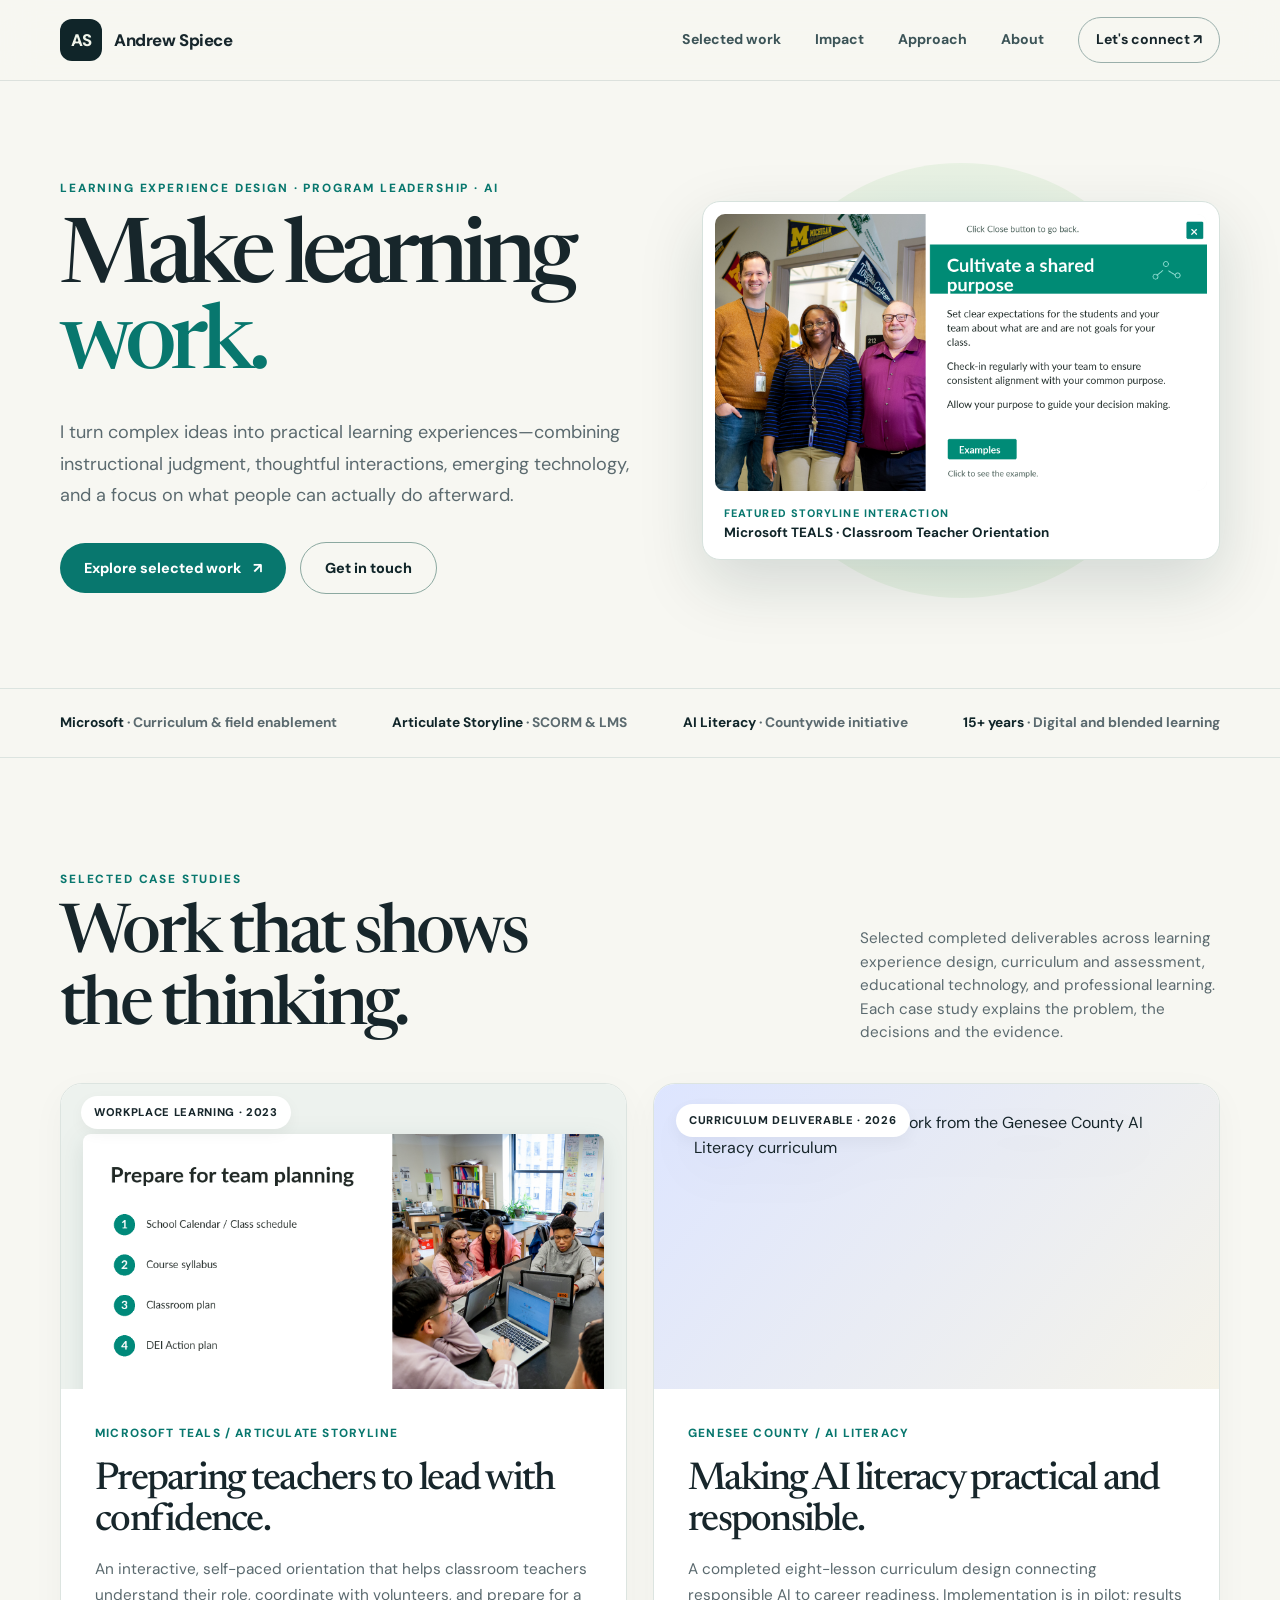
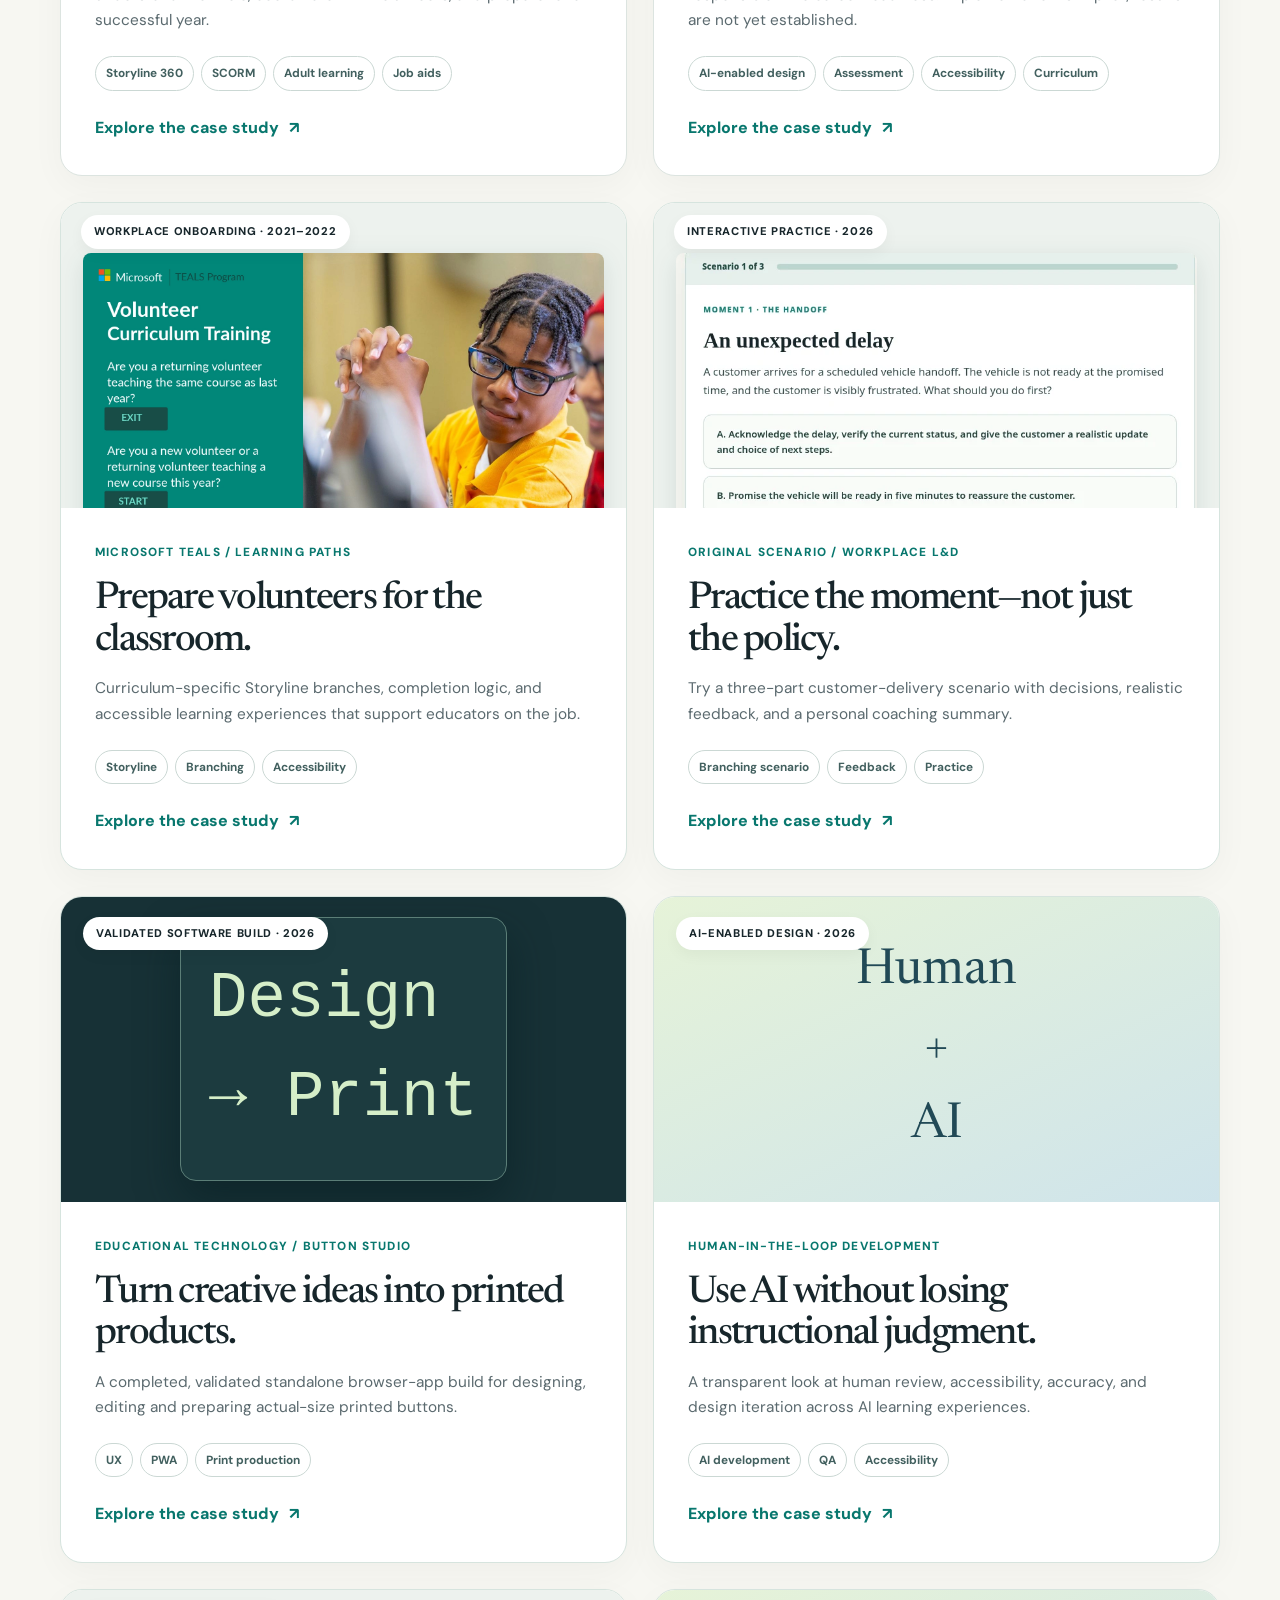
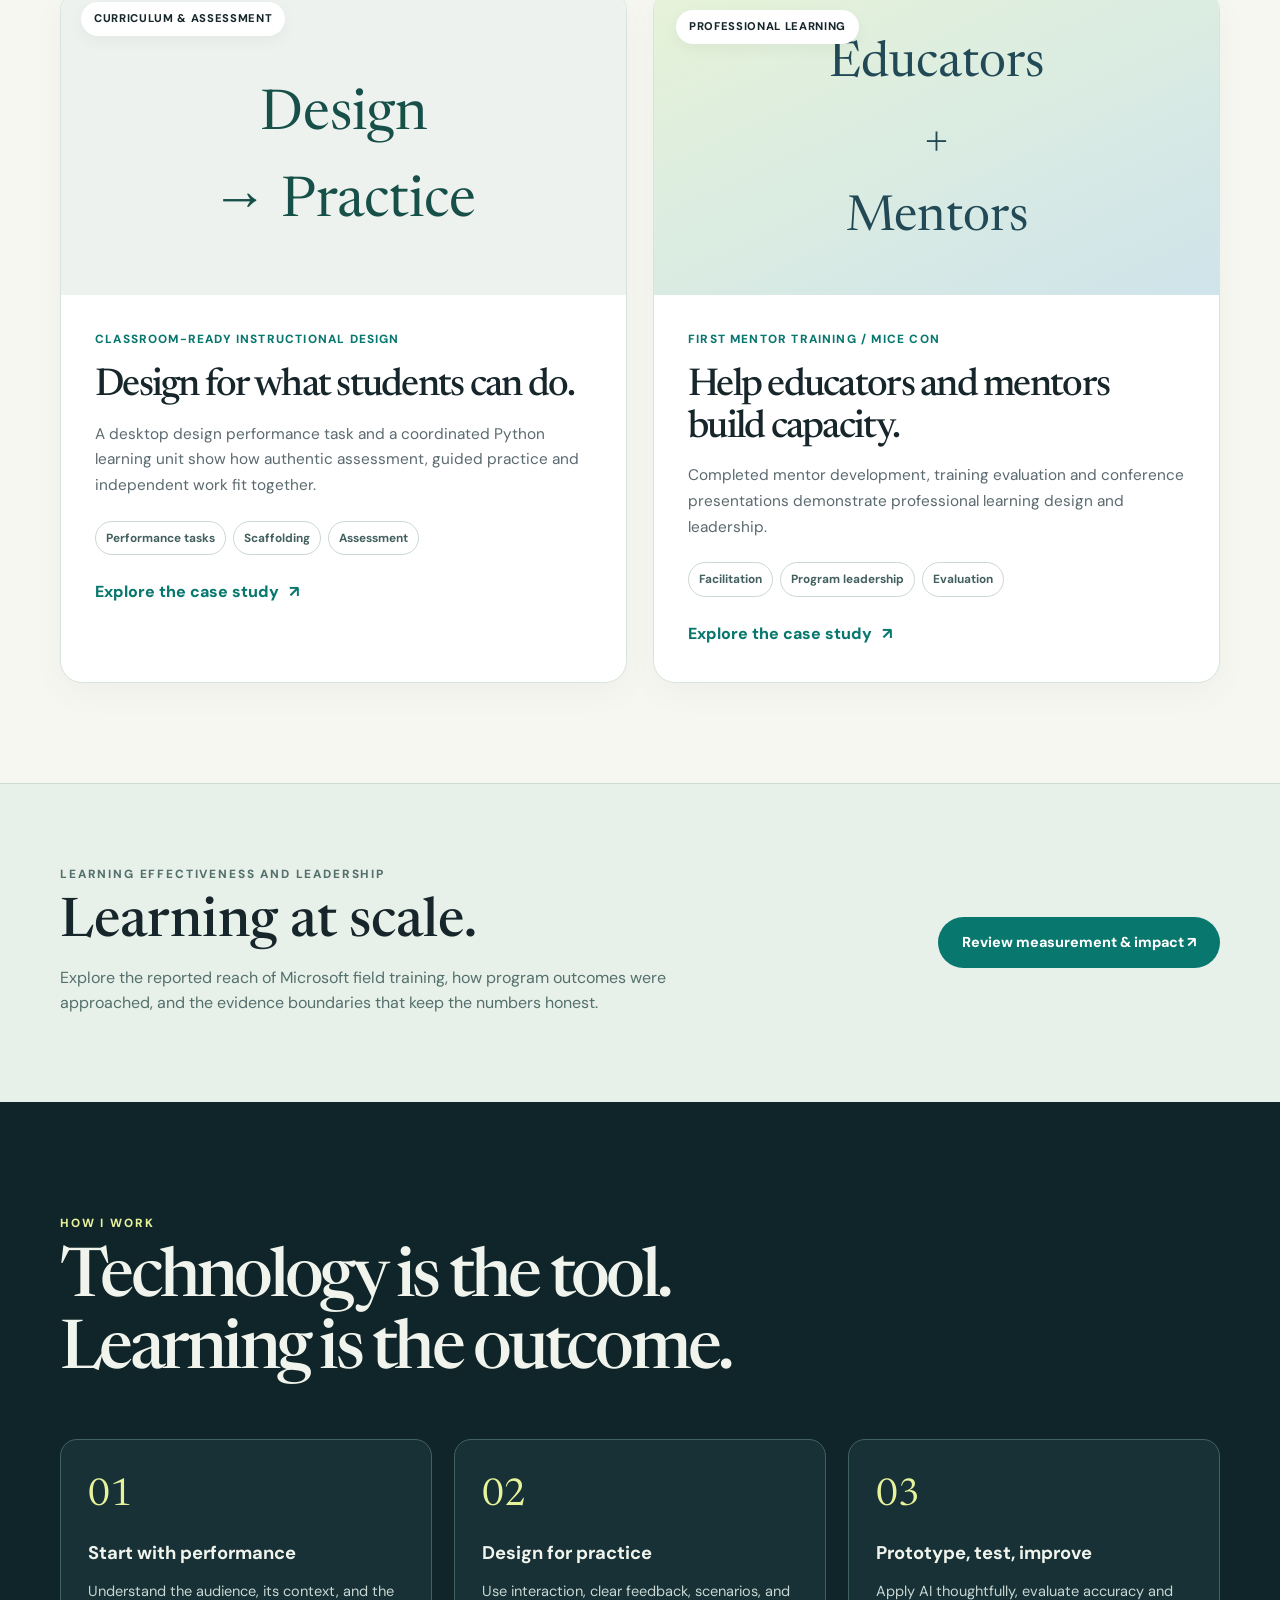
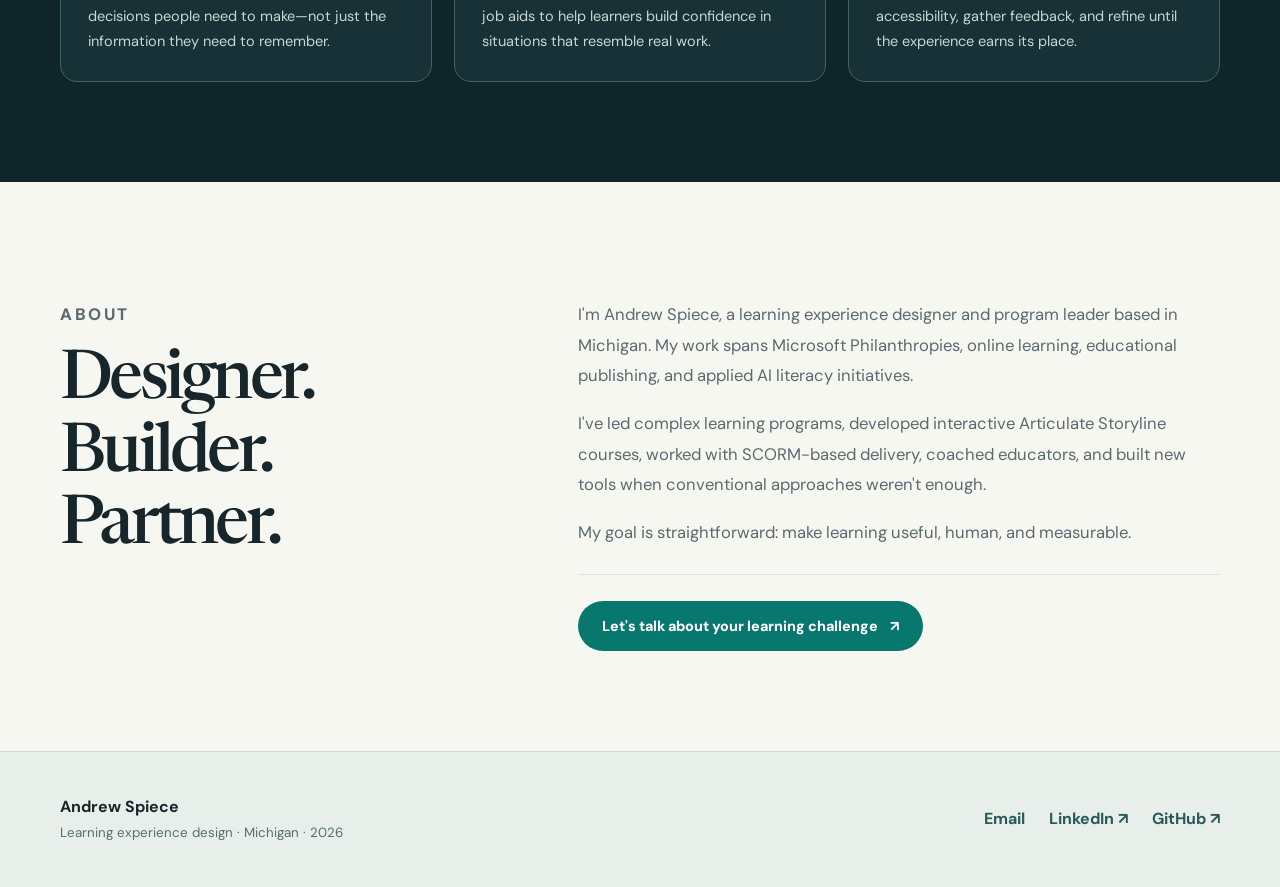
==== commit d11ff37e: "Improve mobile case-study artwork fit" ====
--- a/index.html
+++ b/index.html
@@ -7,7 +7,7 @@
 <section class="section" id="work"><div class="wrap"><div class="section-heading"><div><p class="eyebrow">Selected case studies</p><h2>Work that shows<br/>the thinking.</h2></div><p class="section-note">Selected completed deliverables across learning experience design, curriculum and assessment, educational technology, and professional learning. Each case study explains the problem, the decisions and the evidence.</p></div><div class="project-grid">
 <article class="project"><div class="project-image training-preview"><img alt="High-resolution restored Storyline team-planning slide with numbered preparation checklist and collaborative classroom photograph" height="900" src="assets/team_planning.png" width="1600"/><span class="project-pill">Workplace learning · 2023</span></div><div class="project-content"><span class="type">Microsoft TEALS / Articulate Storyline</span><h3>Preparing teachers to lead with confidence.</h3><p>An interactive, self-paced orientation that helps classroom teachers understand their role, coordinate with volunteers, and prepare for a successful year.</p><div class="tags"><span class="tag">Storyline 360</span><span class="tag">SCORM</span><span class="tag">Adult learning</span><span class="tag">Job aids</span></div><a class="project-link" href="projects/teals-storyline.html">Explore the case study <span aria-hidden="true">↗</span></a></div></article>
 <article class="project"><div class="project-image ai"><img alt="Five-tip prompting framework from the Genesee County AI Literacy curriculum" loading="lazy" src="https://raw.githubusercontent.com/aspiece/AILiteracy/main/assets/media/M01_5TipPromptFormula_v1.png"/><span class="project-pill">Curriculum deliverable · 2026</span></div><div class="project-content"><span class="type">Genesee County / AI literacy</span><h3>Making AI literacy practical and responsible.</h3><p>A completed eight-lesson curriculum design connecting responsible AI to career readiness. Implementation is in pilot; results are not yet established.</p><div class="tags"><span class="tag">AI-enabled design</span><span class="tag">Assessment</span><span class="tag">Accessibility</span><span class="tag">Curriculum</span></div><a class="project-link" href="projects/ai-literacy.html">Explore the case study <span aria-hidden="true">↗</span></a></div></article>
-<article class="project"><div class="project-image volunteer"><img alt="Restored Microsoft TEALS Volunteer Curriculum Training opening screen" height="630" loading="lazy" src="assets/vct-training-preview.webp" width="1120"/><span class="project-pill">Workplace onboarding · 2021–2022</span></div><div class="project-content"><span class="type">Microsoft TEALS / Learning paths</span><h3>Prepare volunteers for the classroom.</h3><p>Curriculum-specific Storyline branches, completion logic, and accessible learning experiences that support educators on the job.</p><div class="tags"><span class="tag">Storyline</span><span class="tag">Branching</span><span class="tag">Accessibility</span></div><a class="project-link" href="projects/volunteer-training.html">Explore the case study <span aria-hidden="true">↗</span></a></div></article><article class="project"><div class="project-image simulation"><img alt="Actual interactive customer-service scenario showing a delayed vehicle handoff and three choices" height="545" loading="lazy" src="assets/scenario-preview.webp" width="817"/><span class="project-pill">Interactive practice · 2026</span></div><div class="project-content"><span class="type">Original scenario / Workplace L&amp;D</span><h3>Practice the moment—not just the policy.</h3><p>Try a three-part customer-delivery scenario with decisions, realistic feedback, and a personal coaching summary.</p><div class="tags"><span class="tag">Branching scenario</span><span class="tag">Feedback</span><span class="tag">Practice</span></div><a class="project-link" href="projects/customer-scenario.html">Explore the case study <span aria-hidden="true">↗</span></a></div></article><article class="project"><div class="project-image tools"><span class="art-symbol" aria-hidden="true">Design → Print</span><span class="project-pill">Validated software build · 2026</span></div><div class="project-content"><span class="type">Educational technology / Button Studio</span><h3>Turn creative ideas into printed products.</h3><p>A completed, validated standalone browser-app build for designing, editing and preparing actual-size printed buttons.</p><div class="tags"><span class="tag">UX</span><span class="tag">PWA</span><span class="tag">Print production</span></div><a class="project-link" href="projects/learning-tools.html">Explore the case study <span aria-hidden="true">↗</span></a></div></article><article class="project"><div class="project-image process"><span aria-hidden="true" class="art-symbol">Human<br/>+<br/>AI</span><span class="project-pill">AI-enabled design · 2026</span></div><div class="project-content"><span class="type">Human-in-the-loop development</span><h3>Use AI without losing instructional judgment.</h3><p>A transparent look at human review, accessibility, accuracy, and design iteration across AI learning experiences.</p><div class="tags"><span class="tag">AI development</span><span class="tag">QA</span><span class="tag">Accessibility</span></div><a class="project-link" href="projects/ai-design-process.html">Explore the case study <span aria-hidden="true">↗</span></a></div></article><article class="project"><div class="project-image simulation"><span class="art-symbol" aria-hidden="true">Design<br/>→ Practice</span><span class="project-pill">Curriculum &amp; assessment</span></div><div class="project-content"><span class="type">Classroom-ready instructional design</span><h3>Design for what students can do.</h3><p>A desktop design performance task and a coordinated Python learning unit show how authentic assessment, guided practice and independent work fit together.</p><div class="tags"><span class="tag">Performance tasks</span><span class="tag">Scaffolding</span><span class="tag">Assessment</span></div><a class="project-link" href="projects/curriculum-assessment.html">Explore the case study <span aria-hidden="true">↗</span></a></div></article><article class="project"><div class="project-image process"><span class="art-symbol" aria-hidden="true">Educators<br/>+<br/>Mentors</span><span class="project-pill">Professional learning</span></div><div class="project-content"><span class="type">FIRST mentor training / MICE Con</span><h3>Help educators and mentors build capacity.</h3><p>Completed mentor development, training evaluation and conference presentations demonstrate professional learning design and leadership.</p><div class="tags"><span class="tag">Facilitation</span><span class="tag">Program leadership</span><span class="tag">Evaluation</span></div><a class="project-link" href="projects/professional-learning.html">Explore the case study <span aria-hidden="true">↗</span></a></div></article></div></div></section>
+<article class="project"><div class="project-image volunteer"><img alt="Restored Microsoft TEALS Volunteer Curriculum Training opening screen" height="630" loading="lazy" src="assets/vct-training-preview.webp" width="1120"/><span class="project-pill">Workplace onboarding · 2021–2022</span></div><div class="project-content"><span class="type">Microsoft TEALS / Learning paths</span><h3>Prepare volunteers for the classroom.</h3><p>Curriculum-specific Storyline branches, completion logic, and accessible learning experiences that support educators on the job.</p><div class="tags"><span class="tag">Storyline</span><span class="tag">Branching</span><span class="tag">Accessibility</span></div><a class="project-link" href="projects/volunteer-training.html">Explore the case study <span aria-hidden="true">↗</span></a></div></article><article class="project"><div class="project-image simulation"><img alt="Actual interactive customer-service scenario showing a delayed vehicle handoff and three choices" height="545" loading="lazy" src="assets/scenario-preview.webp" width="817"/><span class="project-pill">Interactive practice · 2026</span></div><div class="project-content"><span class="type">Original scenario / Workplace L&amp;D</span><h3>Practice the moment—not just the policy.</h3><p>Try a three-part customer-delivery scenario with decisions, realistic feedback, and a personal coaching summary.</p><div class="tags"><span class="tag">Branching scenario</span><span class="tag">Feedback</span><span class="tag">Practice</span></div><a class="project-link" href="projects/customer-scenario.html">Explore the case study <span aria-hidden="true">↗</span></a></div></article><article class="project"><div class="project-image tools"><span class="art-symbol" aria-hidden="true">Design<br/>→ Print</span><span class="project-pill">Validated software build · 2026</span></div><div class="project-content"><span class="type">Educational technology / Button Studio</span><h3>Turn creative ideas into printed products.</h3><p>A completed, validated standalone browser-app build for designing, editing and preparing actual-size printed buttons.</p><div class="tags"><span class="tag">UX</span><span class="tag">PWA</span><span class="tag">Print production</span></div><a class="project-link" href="projects/learning-tools.html">Explore the case study <span aria-hidden="true">↗</span></a></div></article><article class="project"><div class="project-image process"><span aria-hidden="true" class="art-symbol">Human<br/>+<br/>AI</span><span class="project-pill">AI-enabled design · 2026</span></div><div class="project-content"><span class="type">Human-in-the-loop development</span><h3>Use AI without losing instructional judgment.</h3><p>A transparent look at human review, accessibility, accuracy, and design iteration across AI learning experiences.</p><div class="tags"><span class="tag">AI development</span><span class="tag">QA</span><span class="tag">Accessibility</span></div><a class="project-link" href="projects/ai-design-process.html">Explore the case study <span aria-hidden="true">↗</span></a></div></article><article class="project"><div class="project-image simulation"><span class="art-symbol" aria-hidden="true">Design<br/>→ Practice</span><span class="project-pill">Curriculum &amp; assessment</span></div><div class="project-content"><span class="type">Classroom-ready instructional design</span><h3>Design for what students can do.</h3><p>A desktop design performance task and a coordinated Python learning unit show how authentic assessment, guided practice and independent work fit together.</p><div class="tags"><span class="tag">Performance tasks</span><span class="tag">Scaffolding</span><span class="tag">Assessment</span></div><a class="project-link" href="projects/curriculum-assessment.html">Explore the case study <span aria-hidden="true">↗</span></a></div></article><article class="project"><div class="project-image process"><span class="art-symbol" aria-hidden="true">Educators<br/>+<br/>Mentors</span><span class="project-pill">Professional learning</span></div><div class="project-content"><span class="type">FIRST mentor training / MICE Con</span><h3>Help educators and mentors build capacity.</h3><p>Completed mentor development, training evaluation and conference presentations demonstrate professional learning design and leadership.</p><div class="tags"><span class="tag">Facilitation</span><span class="tag">Program leadership</span><span class="tag">Evaluation</span></div><a class="project-link" href="projects/professional-learning.html">Explore the case study <span aria-hidden="true">↗</span></a></div></article></div></div></section>
 <section class="evidence-banner" id="impact"><div class="wrap evidence-banner-inner"><div><p class="eyebrow">Learning effectiveness and leadership</p><h2>Learning at scale.</h2><p>Explore the reported reach of Microsoft field training, how program outcomes were approached, and the evidence boundaries that keep the numbers honest.</p></div><a class="btn" href="projects/program-impact.html">Review measurement &amp; impact ↗</a></div></section><section class="section approach" id="approach"><div class="wrap"><p class="eyebrow">How I work</p><h2>Technology is the tool.<br/>Learning is the outcome.</h2><div class="approach-grid"><div class="approach-card"><span class="num">01</span><h3>Start with performance</h3><p>Understand the audience, its context, and the decisions people need to make—not just the information they need to remember.</p></div><div class="approach-card"><span class="num">02</span><h3>Design for practice</h3><p>Use interaction, clear feedback, scenarios, and job aids to help learners build confidence in situations that resemble real work.</p></div><div class="approach-card"><span class="num">03</span><h3>Prototype, test, improve</h3><p>Apply AI thoughtfully, evaluate accuracy and accessibility, gather feedback, and refine until the experience earns its place.</p></div></div></div></section>
 <section class="section" id="about"><div class="wrap about-grid"><div><p class="eyebrow">About</p><h2>Designer.<br/>Builder.<br/>Partner.</h2></div><div><p>I'm Andrew Spiece, a learning experience designer and program leader based in Michigan. My work spans Microsoft Philanthropies, online learning, educational publishing, and applied AI literacy initiatives.</p><p>I've led complex learning programs, developed interactive Articulate Storyline courses, worked with SCORM-based delivery, coached educators, and built new tools when conventional approaches weren't enough.</p><p>My goal is straightforward: make learning useful, human, and measurable.</p><div class="keyline"><a class="btn" href="mailto:aspiece@gmail.com?subject=Learning%20Experience%20Design%20Inquiry">Let's talk about your learning challenge <span aria-hidden="true">↗</span></a></div></div></div></section></main>
 <footer class="footer"><div class="wrap footer-inner"><div><strong>Andrew Spiece</strong><br/><small>Learning experience design · Michigan · 2026</small></div><div class="footer-links"><a href="mailto:aspiece@gmail.com">Email</a><a href="https://www.linkedin.com/in/aspiece/" rel="noopener noreferrer" target="_blank">LinkedIn ↗</a><a href="https://github.com/aspiece" rel="noopener noreferrer" target="_blank">GitHub ↗</a></div></div></footer></body></html>
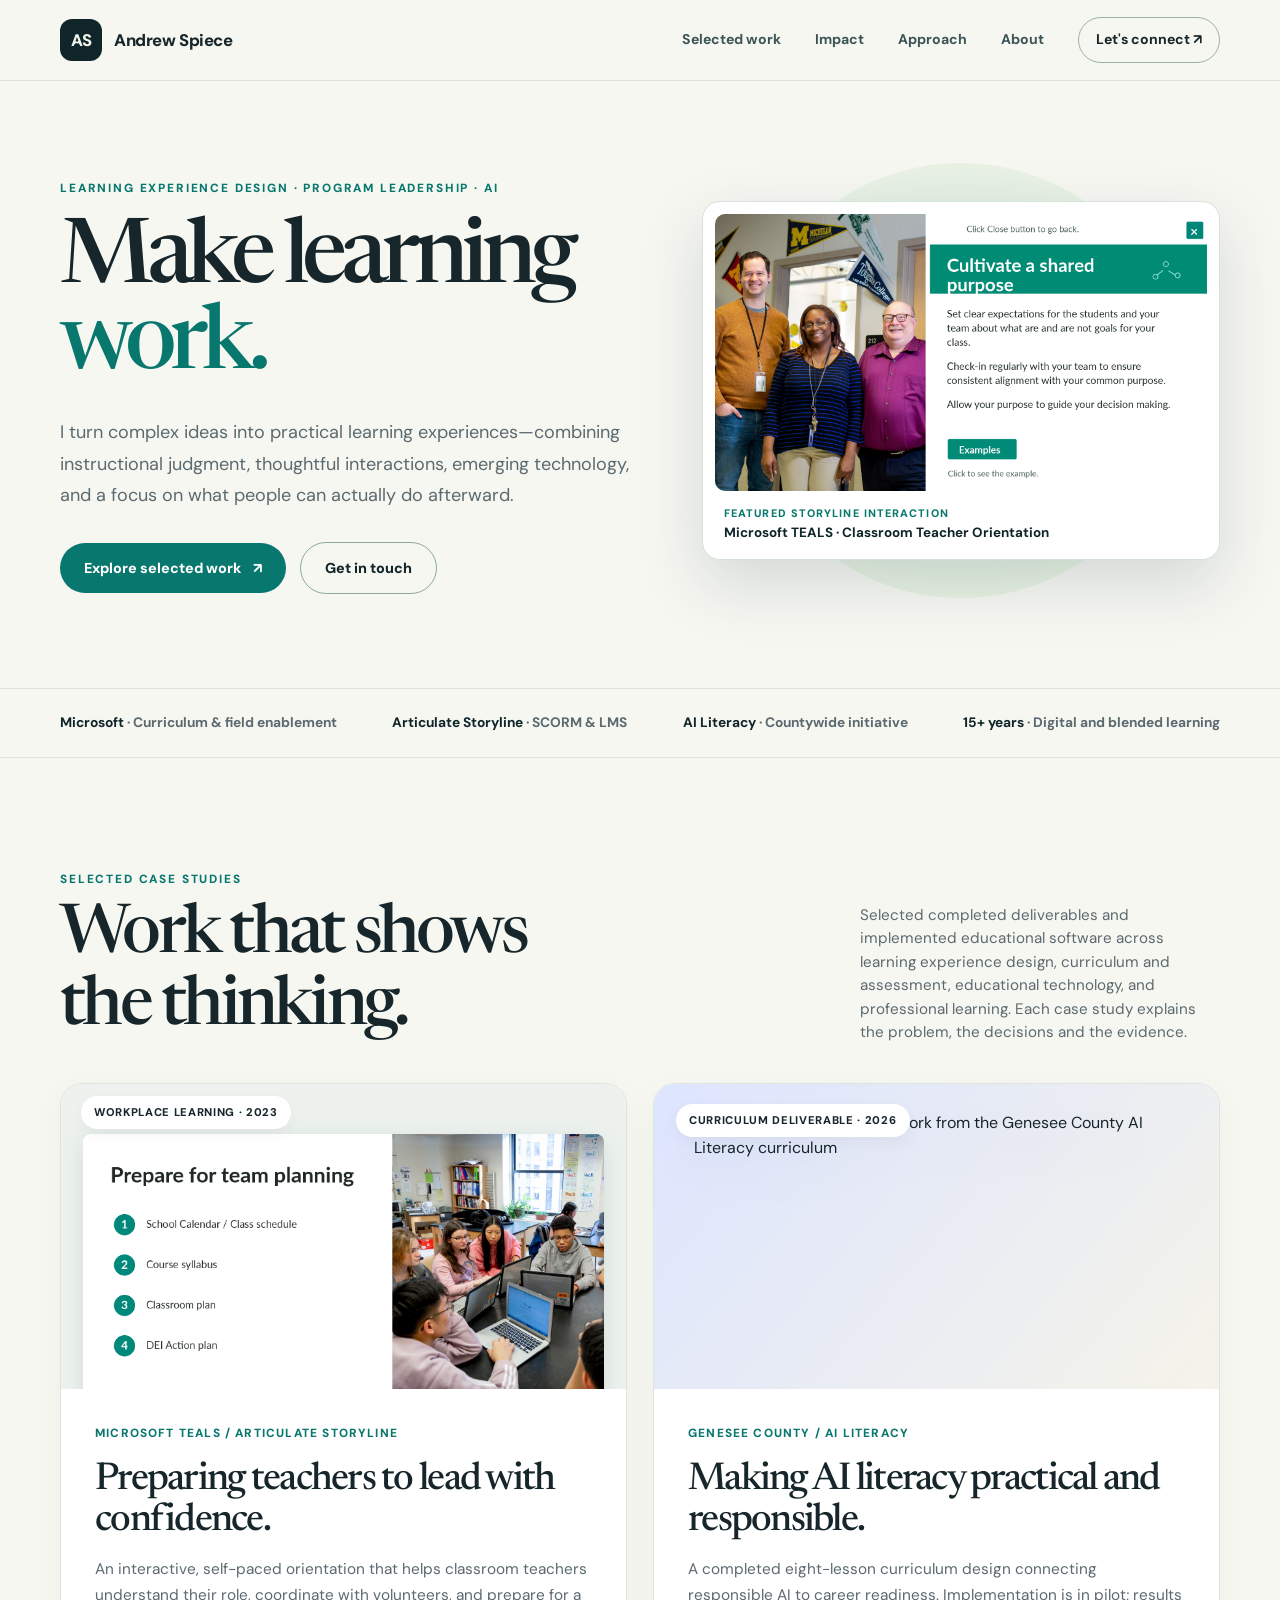
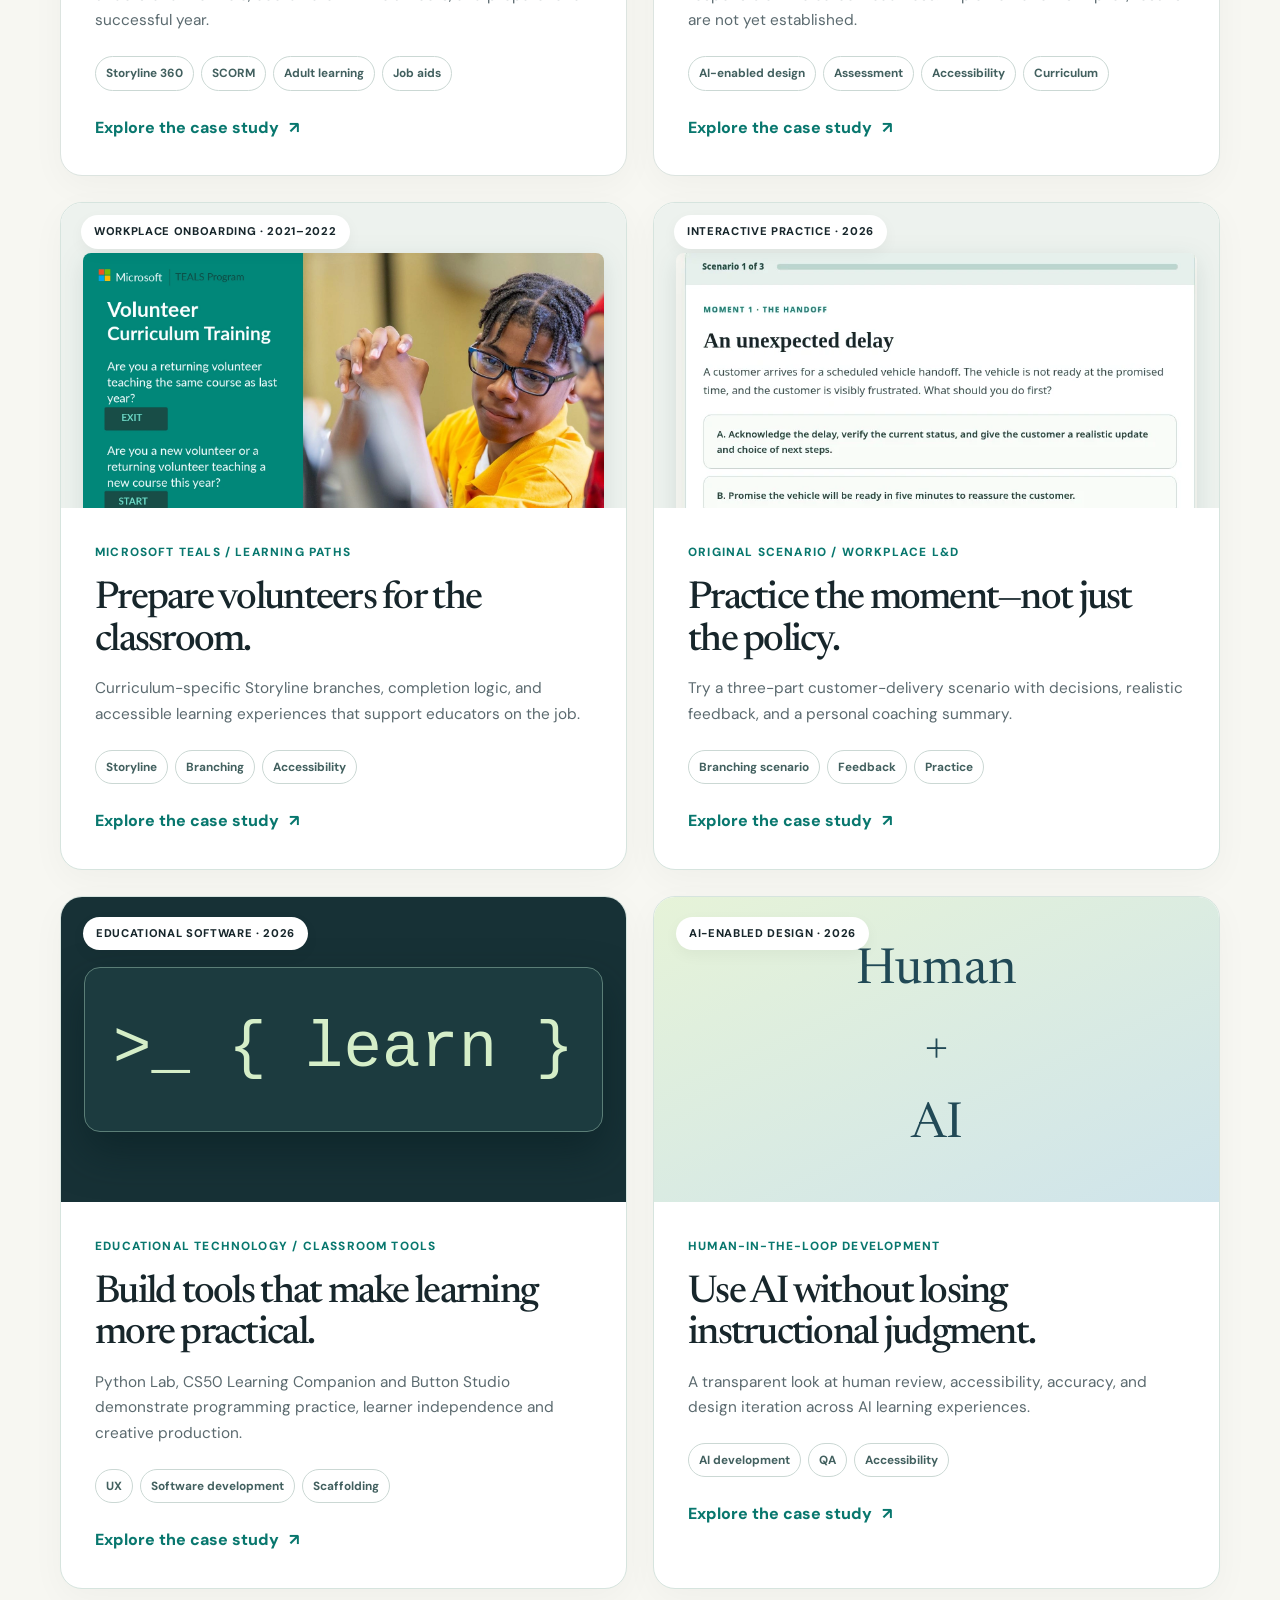
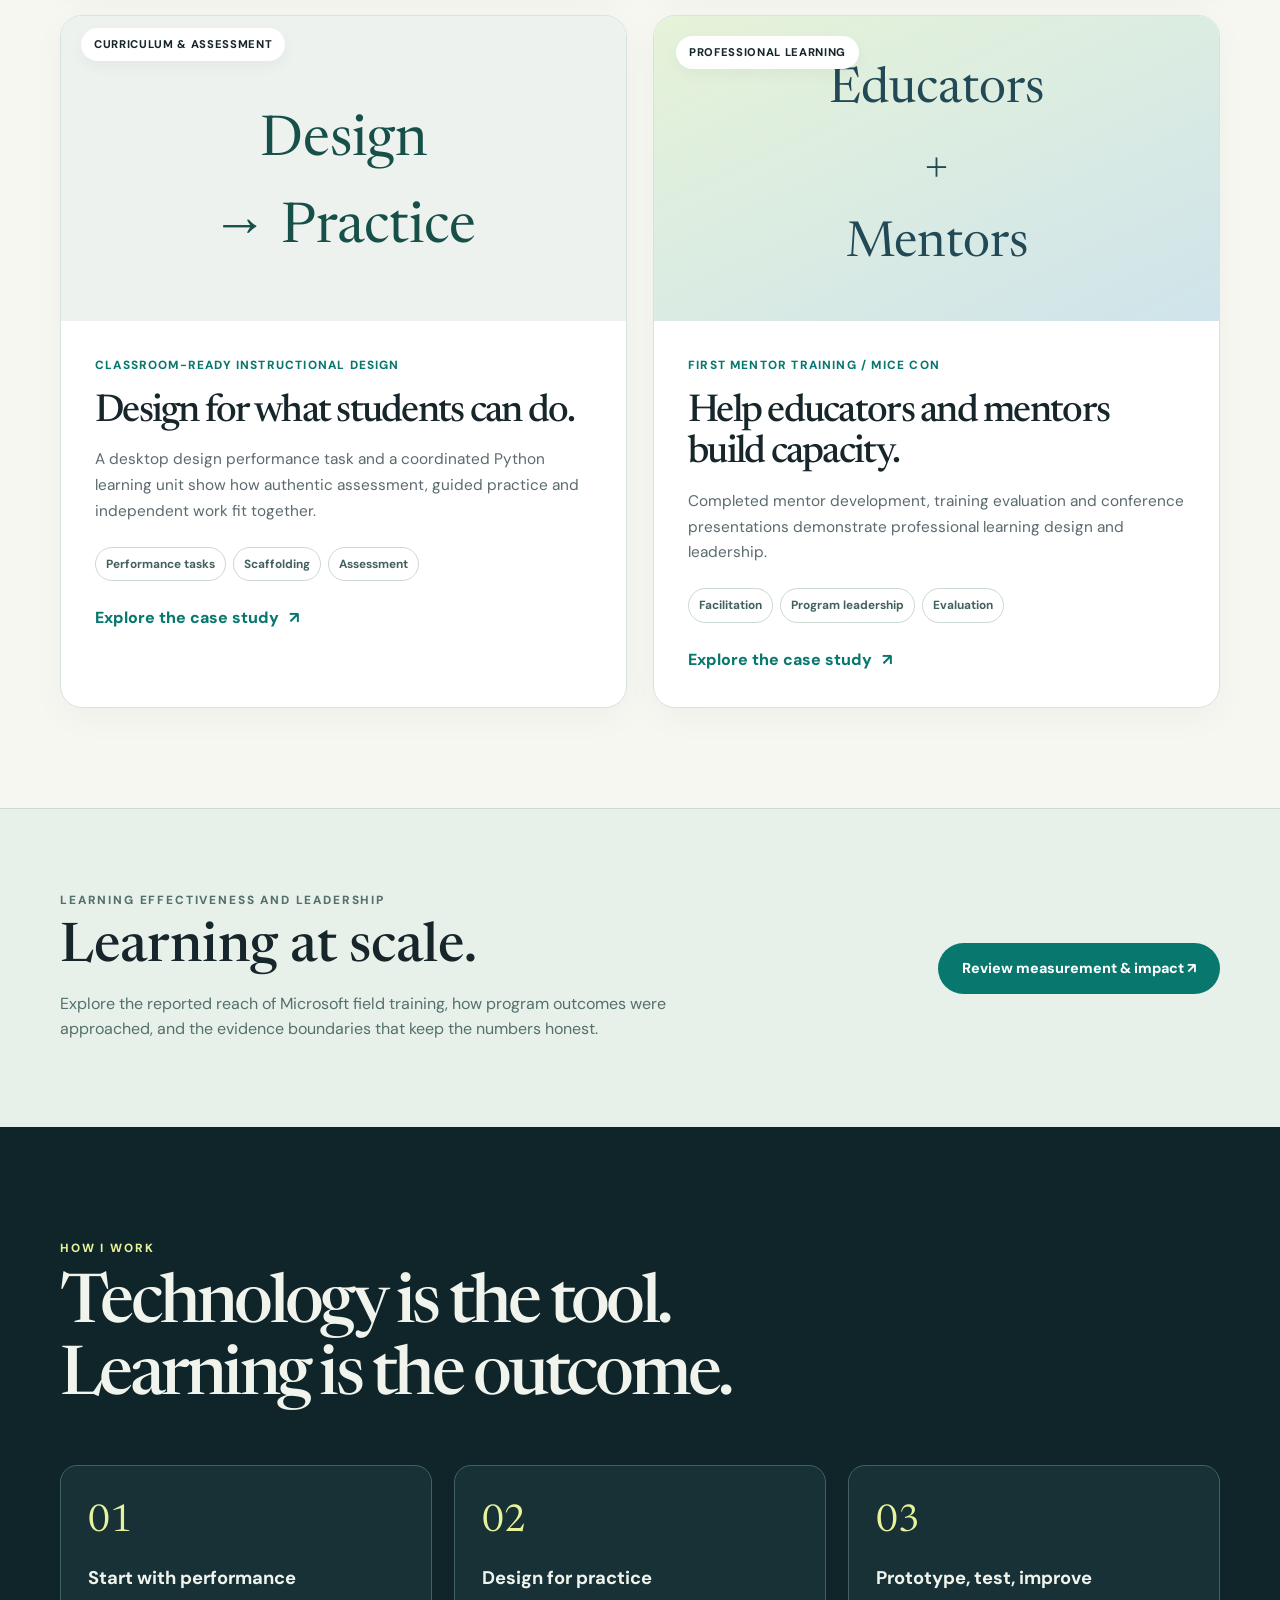
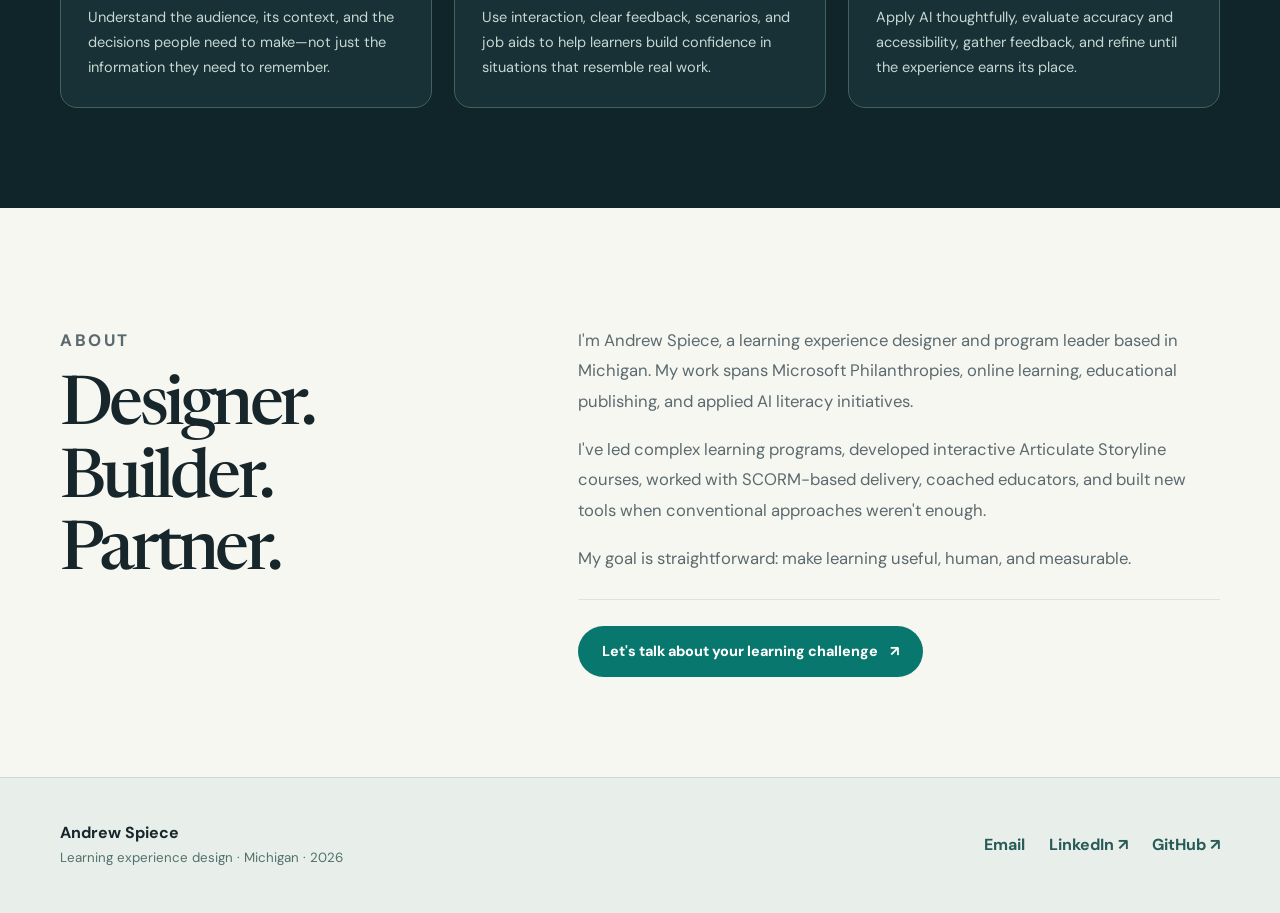
==== commit 962df667: "Feature restored programming projects on homepage" ====
--- a/index.html
+++ b/index.html
@@ -4,10 +4,10 @@
 <header class="nav"><div class="wrap nav-inner"><a aria-label="Andrew Spiece homepage" class="brand" href="index.html"><span class="brand-mark">AS</span><span>Andrew Spiece</span></a><nav aria-label="Primary" class="navlinks"><a href="#work">Selected work</a><a href="#impact">Impact</a><a href="#approach">Approach</a><a href="#about">About</a><a class="nav-cta" href="mailto:aspiece@gmail.com">Let's connect ↗</a></nav></div></header>
 <main id="main"><section class="hero"><div class="wrap hero-grid"><div><p class="eyebrow">Learning experience design · Program leadership · AI</p><h1>Make learning <em>work.</em></h1><p class="lead">I turn complex ideas into practical learning experiences—combining instructional judgment, thoughtful interactions, emerging technology, and a focus on what people can actually do afterward.</p><div class="actions"><a class="btn" href="#work">Explore selected work <span aria-hidden="true">↗</span></a><a class="btn secondary" href="mailto:aspiece@gmail.com">Get in touch</a></div></div><div aria-label="Featured learning experience slide" class="hero-visual"><figure class="hero-slide-frame"><a href="projects/teals-storyline.html#screens" aria-label="Explore the Microsoft TEALS Storyline interaction design"><img alt="High-resolution restored Storyline slide: a photograph of three educators beside an interactive guidance panel headed Cultivate a shared purpose" src="assets/interactive_roles.png" width="1600" height="900"/></a><figcaption><span>Featured Storyline interaction</span><strong>Microsoft TEALS · Classroom Teacher Orientation</strong></figcaption></figure></div></div></section>
 <div class="proof"><div class="wrap proof-inner"><p><strong>Microsoft</strong> · Curriculum &amp; field enablement</p><p><strong>Articulate Storyline</strong> · SCORM &amp; LMS</p><p><strong>AI Literacy</strong> · Countywide initiative</p><p><strong>15+ years</strong> · Digital and blended learning</p></div></div>
-<section class="section" id="work"><div class="wrap"><div class="section-heading"><div><p class="eyebrow">Selected case studies</p><h2>Work that shows<br/>the thinking.</h2></div><p class="section-note">Selected completed deliverables across learning experience design, curriculum and assessment, educational technology, and professional learning. Each case study explains the problem, the decisions and the evidence.</p></div><div class="project-grid">
+<section class="section" id="work"><div class="wrap"><div class="section-heading"><div><p class="eyebrow">Selected case studies</p><h2>Work that shows<br/>the thinking.</h2></div><p class="section-note">Selected completed deliverables and implemented educational software across learning experience design, curriculum and assessment, educational technology, and professional learning. Each case study explains the problem, the decisions and the evidence.</p></div><div class="project-grid">
 <article class="project"><div class="project-image training-preview"><img alt="High-resolution restored Storyline team-planning slide with numbered preparation checklist and collaborative classroom photograph" height="900" src="assets/team_planning.png" width="1600"/><span class="project-pill">Workplace learning · 2023</span></div><div class="project-content"><span class="type">Microsoft TEALS / Articulate Storyline</span><h3>Preparing teachers to lead with confidence.</h3><p>An interactive, self-paced orientation that helps classroom teachers understand their role, coordinate with volunteers, and prepare for a successful year.</p><div class="tags"><span class="tag">Storyline 360</span><span class="tag">SCORM</span><span class="tag">Adult learning</span><span class="tag">Job aids</span></div><a class="project-link" href="projects/teals-storyline.html">Explore the case study <span aria-hidden="true">↗</span></a></div></article>
 <article class="project"><div class="project-image ai"><img alt="Five-tip prompting framework from the Genesee County AI Literacy curriculum" loading="lazy" src="https://raw.githubusercontent.com/aspiece/AILiteracy/main/assets/media/M01_5TipPromptFormula_v1.png"/><span class="project-pill">Curriculum deliverable · 2026</span></div><div class="project-content"><span class="type">Genesee County / AI literacy</span><h3>Making AI literacy practical and responsible.</h3><p>A completed eight-lesson curriculum design connecting responsible AI to career readiness. Implementation is in pilot; results are not yet established.</p><div class="tags"><span class="tag">AI-enabled design</span><span class="tag">Assessment</span><span class="tag">Accessibility</span><span class="tag">Curriculum</span></div><a class="project-link" href="projects/ai-literacy.html">Explore the case study <span aria-hidden="true">↗</span></a></div></article>
-<article class="project"><div class="project-image volunteer"><img alt="Restored Microsoft TEALS Volunteer Curriculum Training opening screen" height="630" loading="lazy" src="assets/vct-training-preview.webp" width="1120"/><span class="project-pill">Workplace onboarding · 2021–2022</span></div><div class="project-content"><span class="type">Microsoft TEALS / Learning paths</span><h3>Prepare volunteers for the classroom.</h3><p>Curriculum-specific Storyline branches, completion logic, and accessible learning experiences that support educators on the job.</p><div class="tags"><span class="tag">Storyline</span><span class="tag">Branching</span><span class="tag">Accessibility</span></div><a class="project-link" href="projects/volunteer-training.html">Explore the case study <span aria-hidden="true">↗</span></a></div></article><article class="project"><div class="project-image simulation"><img alt="Actual interactive customer-service scenario showing a delayed vehicle handoff and three choices" height="545" loading="lazy" src="assets/scenario-preview.webp" width="817"/><span class="project-pill">Interactive practice · 2026</span></div><div class="project-content"><span class="type">Original scenario / Workplace L&amp;D</span><h3>Practice the moment—not just the policy.</h3><p>Try a three-part customer-delivery scenario with decisions, realistic feedback, and a personal coaching summary.</p><div class="tags"><span class="tag">Branching scenario</span><span class="tag">Feedback</span><span class="tag">Practice</span></div><a class="project-link" href="projects/customer-scenario.html">Explore the case study <span aria-hidden="true">↗</span></a></div></article><article class="project"><div class="project-image tools"><span class="art-symbol" aria-hidden="true">Design<br/>→ Print</span><span class="project-pill">Validated software build · 2026</span></div><div class="project-content"><span class="type">Educational technology / Button Studio</span><h3>Turn creative ideas into printed products.</h3><p>A completed, validated standalone browser-app build for designing, editing and preparing actual-size printed buttons.</p><div class="tags"><span class="tag">UX</span><span class="tag">PWA</span><span class="tag">Print production</span></div><a class="project-link" href="projects/learning-tools.html">Explore the case study <span aria-hidden="true">↗</span></a></div></article><article class="project"><div class="project-image process"><span aria-hidden="true" class="art-symbol">Human<br/>+<br/>AI</span><span class="project-pill">AI-enabled design · 2026</span></div><div class="project-content"><span class="type">Human-in-the-loop development</span><h3>Use AI without losing instructional judgment.</h3><p>A transparent look at human review, accessibility, accuracy, and design iteration across AI learning experiences.</p><div class="tags"><span class="tag">AI development</span><span class="tag">QA</span><span class="tag">Accessibility</span></div><a class="project-link" href="projects/ai-design-process.html">Explore the case study <span aria-hidden="true">↗</span></a></div></article><article class="project"><div class="project-image simulation"><span class="art-symbol" aria-hidden="true">Design<br/>→ Practice</span><span class="project-pill">Curriculum &amp; assessment</span></div><div class="project-content"><span class="type">Classroom-ready instructional design</span><h3>Design for what students can do.</h3><p>A desktop design performance task and a coordinated Python learning unit show how authentic assessment, guided practice and independent work fit together.</p><div class="tags"><span class="tag">Performance tasks</span><span class="tag">Scaffolding</span><span class="tag">Assessment</span></div><a class="project-link" href="projects/curriculum-assessment.html">Explore the case study <span aria-hidden="true">↗</span></a></div></article><article class="project"><div class="project-image process"><span class="art-symbol" aria-hidden="true">Educators<br/>+<br/>Mentors</span><span class="project-pill">Professional learning</span></div><div class="project-content"><span class="type">FIRST mentor training / MICE Con</span><h3>Help educators and mentors build capacity.</h3><p>Completed mentor development, training evaluation and conference presentations demonstrate professional learning design and leadership.</p><div class="tags"><span class="tag">Facilitation</span><span class="tag">Program leadership</span><span class="tag">Evaluation</span></div><a class="project-link" href="projects/professional-learning.html">Explore the case study <span aria-hidden="true">↗</span></a></div></article></div></div></section>
+<article class="project"><div class="project-image volunteer"><img alt="Restored Microsoft TEALS Volunteer Curriculum Training opening screen" height="630" loading="lazy" src="assets/vct-training-preview.webp" width="1120"/><span class="project-pill">Workplace onboarding · 2021–2022</span></div><div class="project-content"><span class="type">Microsoft TEALS / Learning paths</span><h3>Prepare volunteers for the classroom.</h3><p>Curriculum-specific Storyline branches, completion logic, and accessible learning experiences that support educators on the job.</p><div class="tags"><span class="tag">Storyline</span><span class="tag">Branching</span><span class="tag">Accessibility</span></div><a class="project-link" href="projects/volunteer-training.html">Explore the case study <span aria-hidden="true">↗</span></a></div></article><article class="project"><div class="project-image simulation"><img alt="Actual interactive customer-service scenario showing a delayed vehicle handoff and three choices" height="545" loading="lazy" src="assets/scenario-preview.webp" width="817"/><span class="project-pill">Interactive practice · 2026</span></div><div class="project-content"><span class="type">Original scenario / Workplace L&amp;D</span><h3>Practice the moment—not just the policy.</h3><p>Try a three-part customer-delivery scenario with decisions, realistic feedback, and a personal coaching summary.</p><div class="tags"><span class="tag">Branching scenario</span><span class="tag">Feedback</span><span class="tag">Practice</span></div><a class="project-link" href="projects/customer-scenario.html">Explore the case study <span aria-hidden="true">↗</span></a></div></article><article class="project"><div class="project-image tools"><span class="art-symbol" aria-hidden="true">&gt;_ { learn }</span><span class="project-pill">Educational software · 2026</span></div><div class="project-content"><span class="type">Educational technology / Classroom tools</span><h3>Build tools that make learning more practical.</h3><p>Python Lab, CS50 Learning Companion and Button Studio demonstrate programming practice, learner independence and creative production.</p><div class="tags"><span class="tag">UX</span><span class="tag">Software development</span><span class="tag">Scaffolding</span></div><a class="project-link" href="projects/learning-tools.html">Explore the case study <span aria-hidden="true">↗</span></a></div></article><article class="project"><div class="project-image process"><span aria-hidden="true" class="art-symbol">Human<br/>+<br/>AI</span><span class="project-pill">AI-enabled design · 2026</span></div><div class="project-content"><span class="type">Human-in-the-loop development</span><h3>Use AI without losing instructional judgment.</h3><p>A transparent look at human review, accessibility, accuracy, and design iteration across AI learning experiences.</p><div class="tags"><span class="tag">AI development</span><span class="tag">QA</span><span class="tag">Accessibility</span></div><a class="project-link" href="projects/ai-design-process.html">Explore the case study <span aria-hidden="true">↗</span></a></div></article><article class="project"><div class="project-image simulation"><span class="art-symbol" aria-hidden="true">Design<br/>→ Practice</span><span class="project-pill">Curriculum &amp; assessment</span></div><div class="project-content"><span class="type">Classroom-ready instructional design</span><h3>Design for what students can do.</h3><p>A desktop design performance task and a coordinated Python learning unit show how authentic assessment, guided practice and independent work fit together.</p><div class="tags"><span class="tag">Performance tasks</span><span class="tag">Scaffolding</span><span class="tag">Assessment</span></div><a class="project-link" href="projects/curriculum-assessment.html">Explore the case study <span aria-hidden="true">↗</span></a></div></article><article class="project"><div class="project-image process"><span class="art-symbol" aria-hidden="true">Educators<br/>+<br/>Mentors</span><span class="project-pill">Professional learning</span></div><div class="project-content"><span class="type">FIRST mentor training / MICE Con</span><h3>Help educators and mentors build capacity.</h3><p>Completed mentor development, training evaluation and conference presentations demonstrate professional learning design and leadership.</p><div class="tags"><span class="tag">Facilitation</span><span class="tag">Program leadership</span><span class="tag">Evaluation</span></div><a class="project-link" href="projects/professional-learning.html">Explore the case study <span aria-hidden="true">↗</span></a></div></article></div></div></section>
 <section class="evidence-banner" id="impact"><div class="wrap evidence-banner-inner"><div><p class="eyebrow">Learning effectiveness and leadership</p><h2>Learning at scale.</h2><p>Explore the reported reach of Microsoft field training, how program outcomes were approached, and the evidence boundaries that keep the numbers honest.</p></div><a class="btn" href="projects/program-impact.html">Review measurement &amp; impact ↗</a></div></section><section class="section approach" id="approach"><div class="wrap"><p class="eyebrow">How I work</p><h2>Technology is the tool.<br/>Learning is the outcome.</h2><div class="approach-grid"><div class="approach-card"><span class="num">01</span><h3>Start with performance</h3><p>Understand the audience, its context, and the decisions people need to make—not just the information they need to remember.</p></div><div class="approach-card"><span class="num">02</span><h3>Design for practice</h3><p>Use interaction, clear feedback, scenarios, and job aids to help learners build confidence in situations that resemble real work.</p></div><div class="approach-card"><span class="num">03</span><h3>Prototype, test, improve</h3><p>Apply AI thoughtfully, evaluate accuracy and accessibility, gather feedback, and refine until the experience earns its place.</p></div></div></div></section>
 <section class="section" id="about"><div class="wrap about-grid"><div><p class="eyebrow">About</p><h2>Designer.<br/>Builder.<br/>Partner.</h2></div><div><p>I'm Andrew Spiece, a learning experience designer and program leader based in Michigan. My work spans Microsoft Philanthropies, online learning, educational publishing, and applied AI literacy initiatives.</p><p>I've led complex learning programs, developed interactive Articulate Storyline courses, worked with SCORM-based delivery, coached educators, and built new tools when conventional approaches weren't enough.</p><p>My goal is straightforward: make learning useful, human, and measurable.</p><div class="keyline"><a class="btn" href="mailto:aspiece@gmail.com?subject=Learning%20Experience%20Design%20Inquiry">Let's talk about your learning challenge <span aria-hidden="true">↗</span></a></div></div></div></section></main>
 <footer class="footer"><div class="wrap footer-inner"><div><strong>Andrew Spiece</strong><br/><small>Learning experience design · Michigan · 2026</small></div><div class="footer-links"><a href="mailto:aspiece@gmail.com">Email</a><a href="https://www.linkedin.com/in/aspiece/" rel="noopener noreferrer" target="_blank">LinkedIn ↗</a><a href="https://github.com/aspiece" rel="noopener noreferrer" target="_blank">GitHub ↗</a></div></div></footer></body></html>
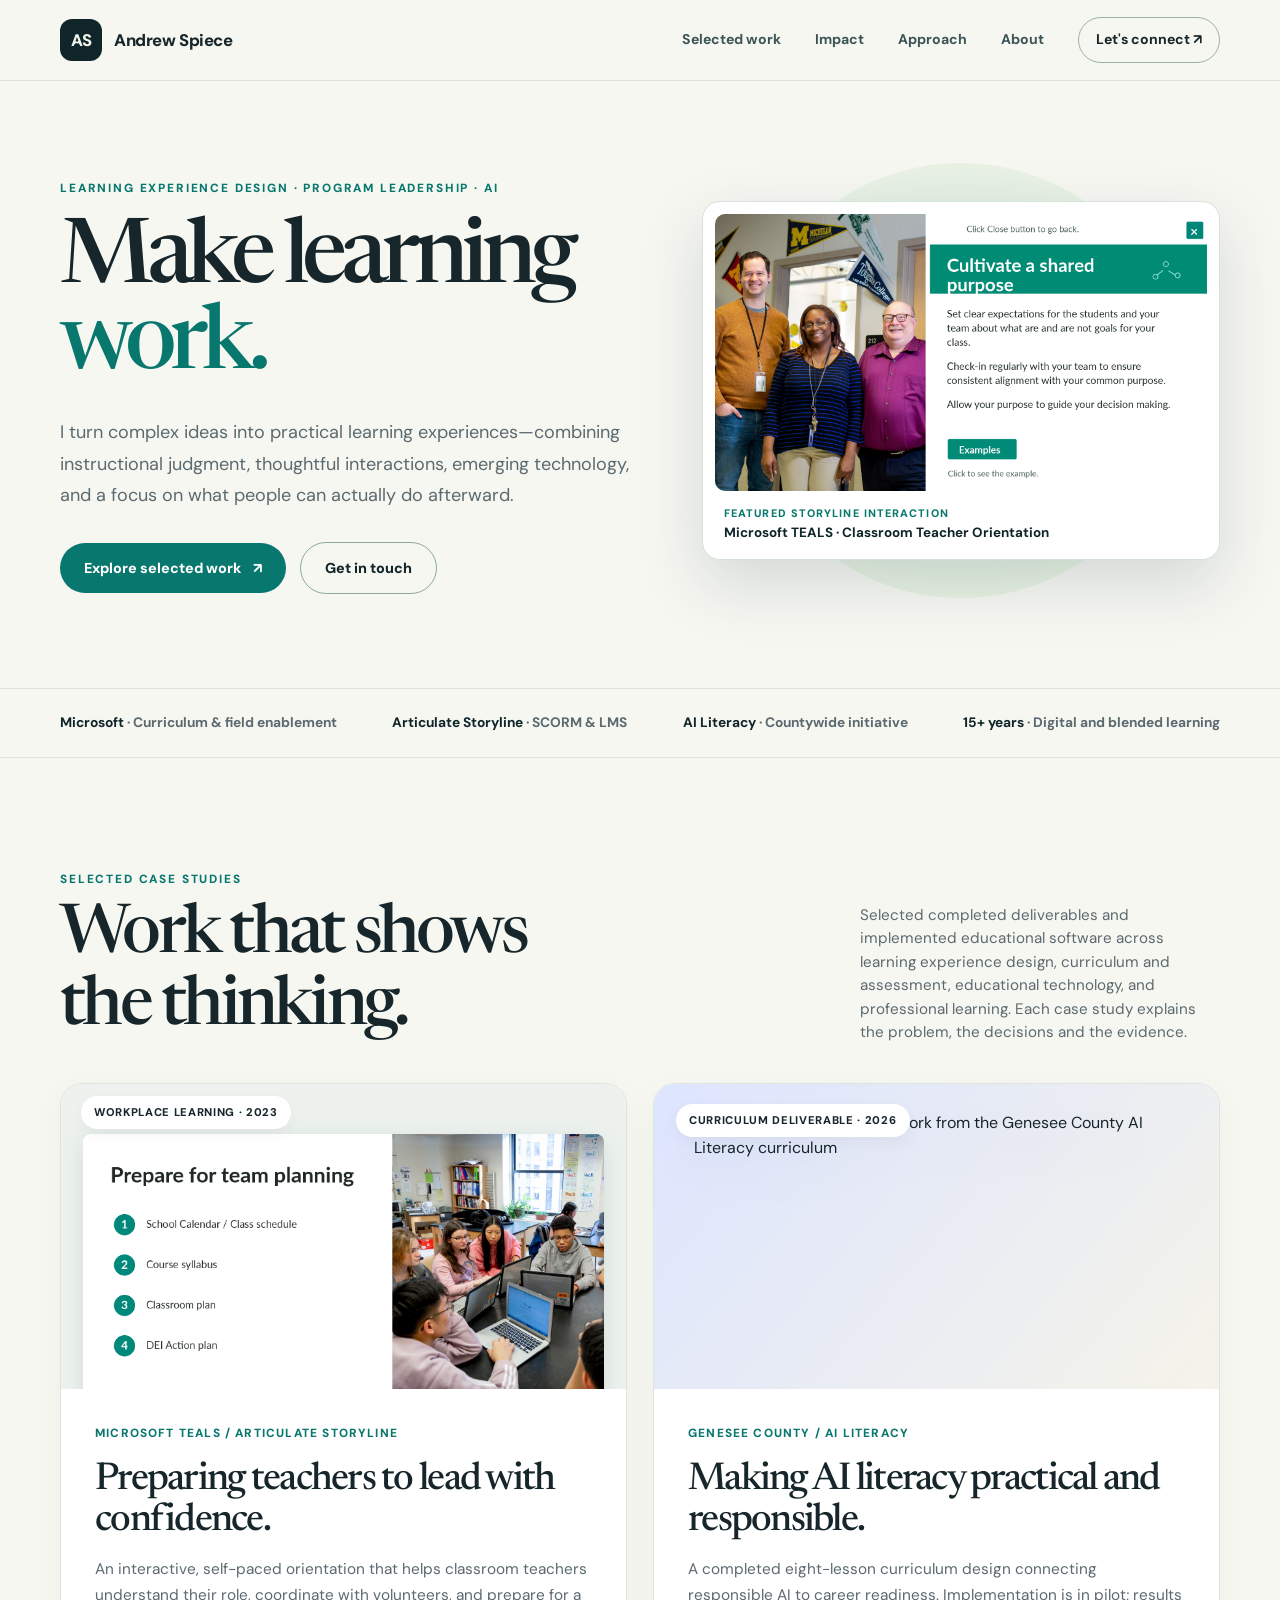
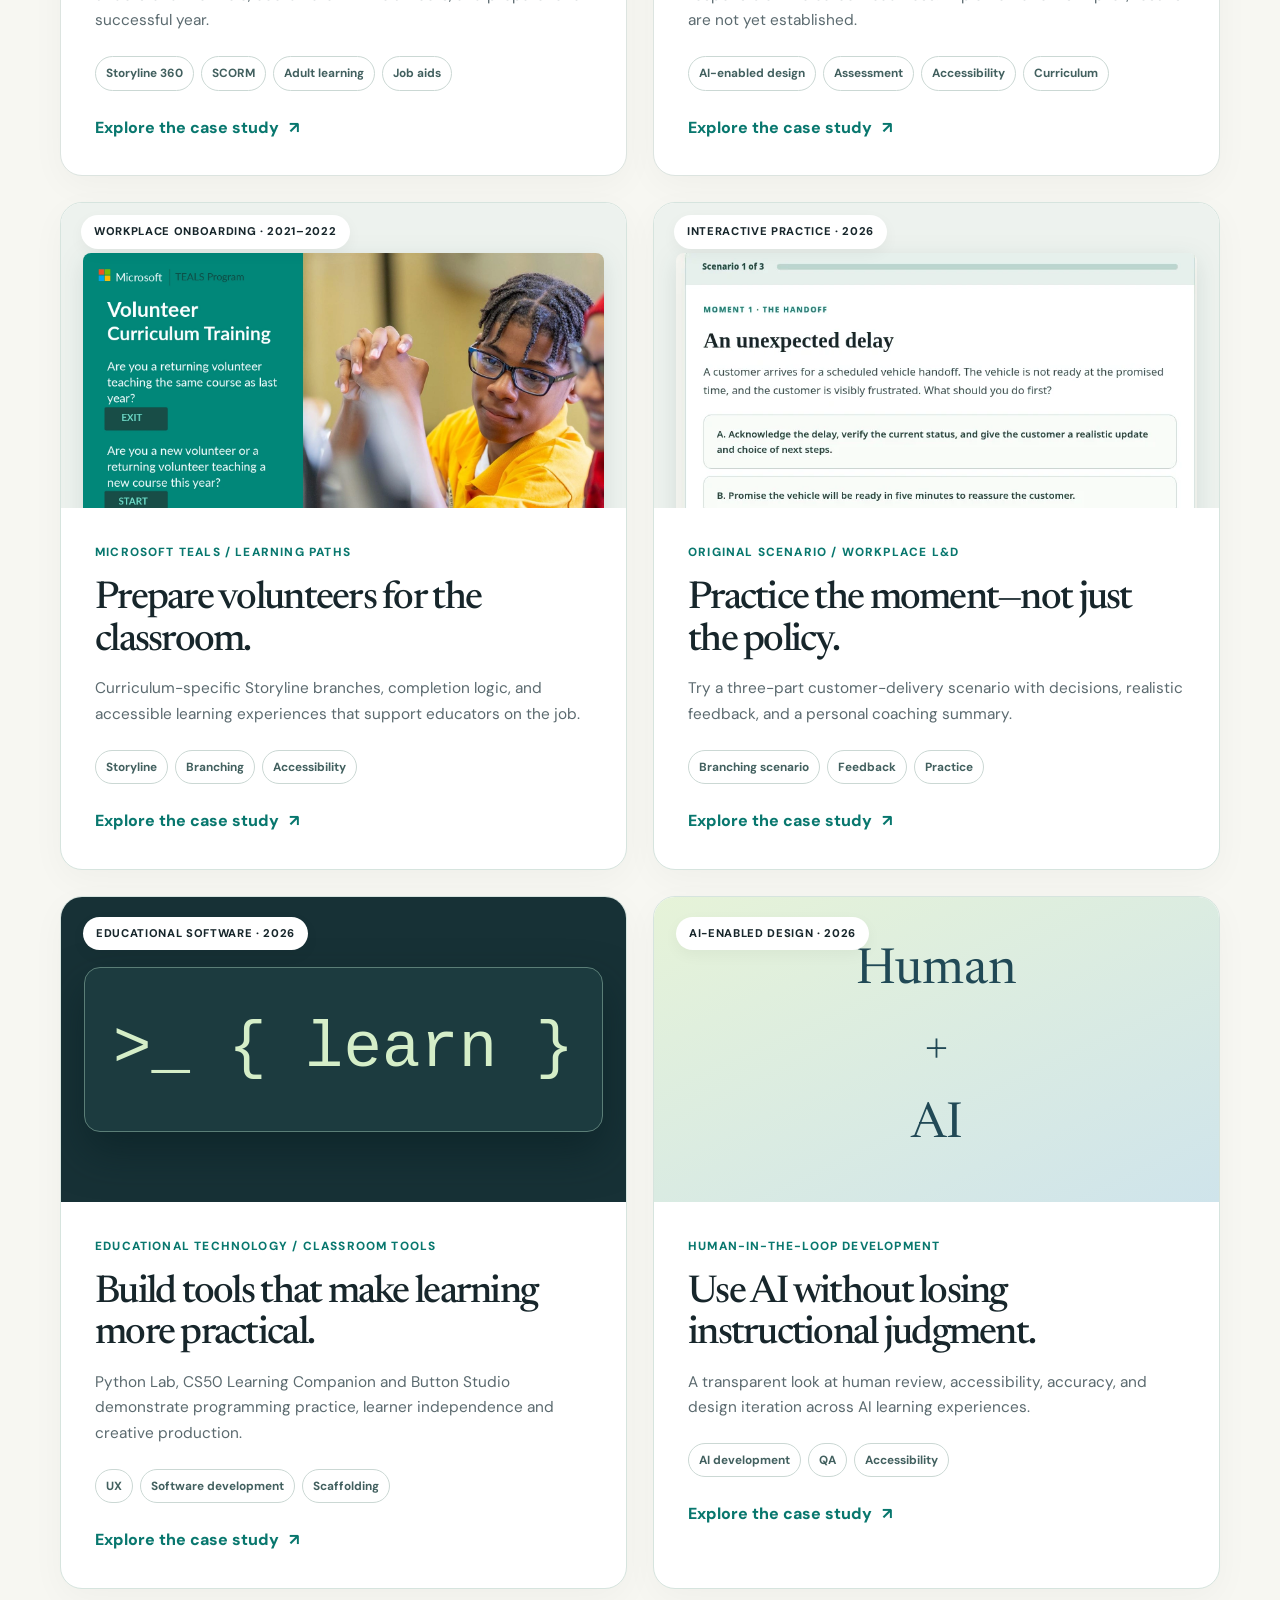
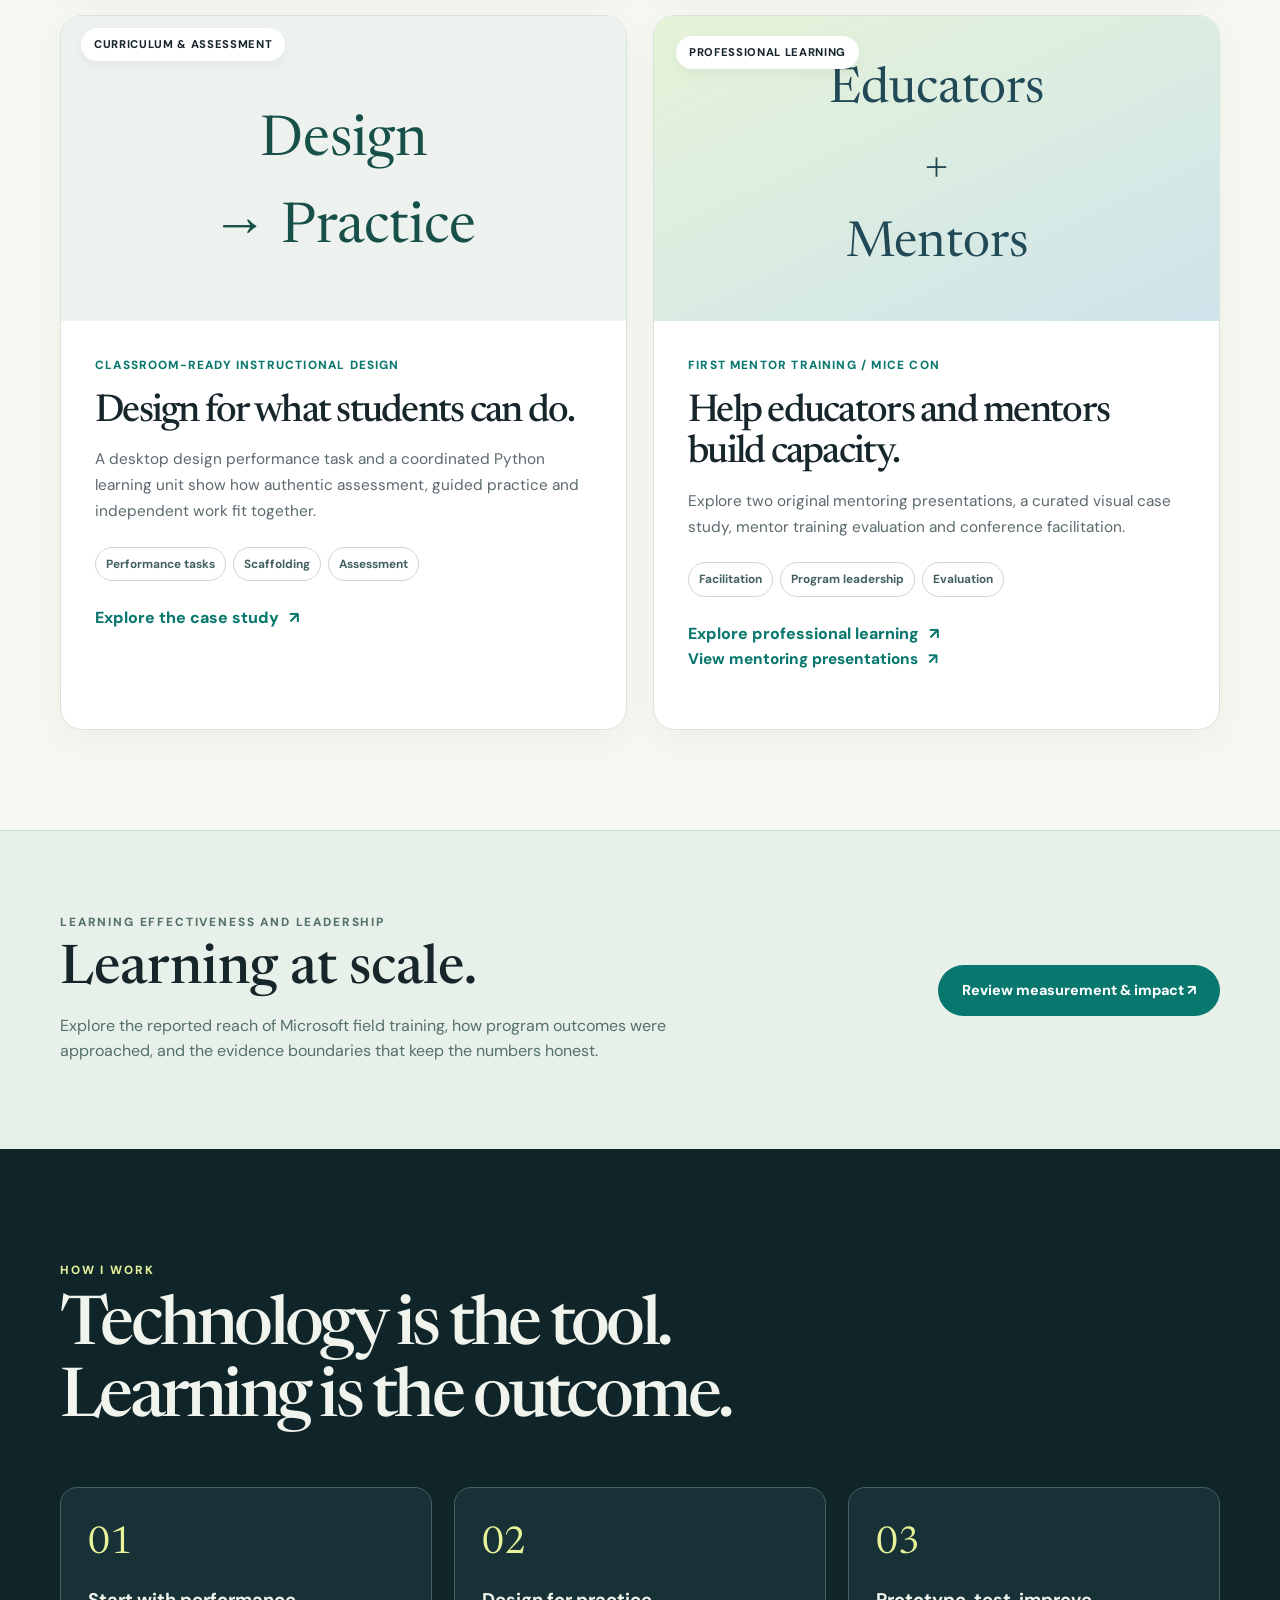
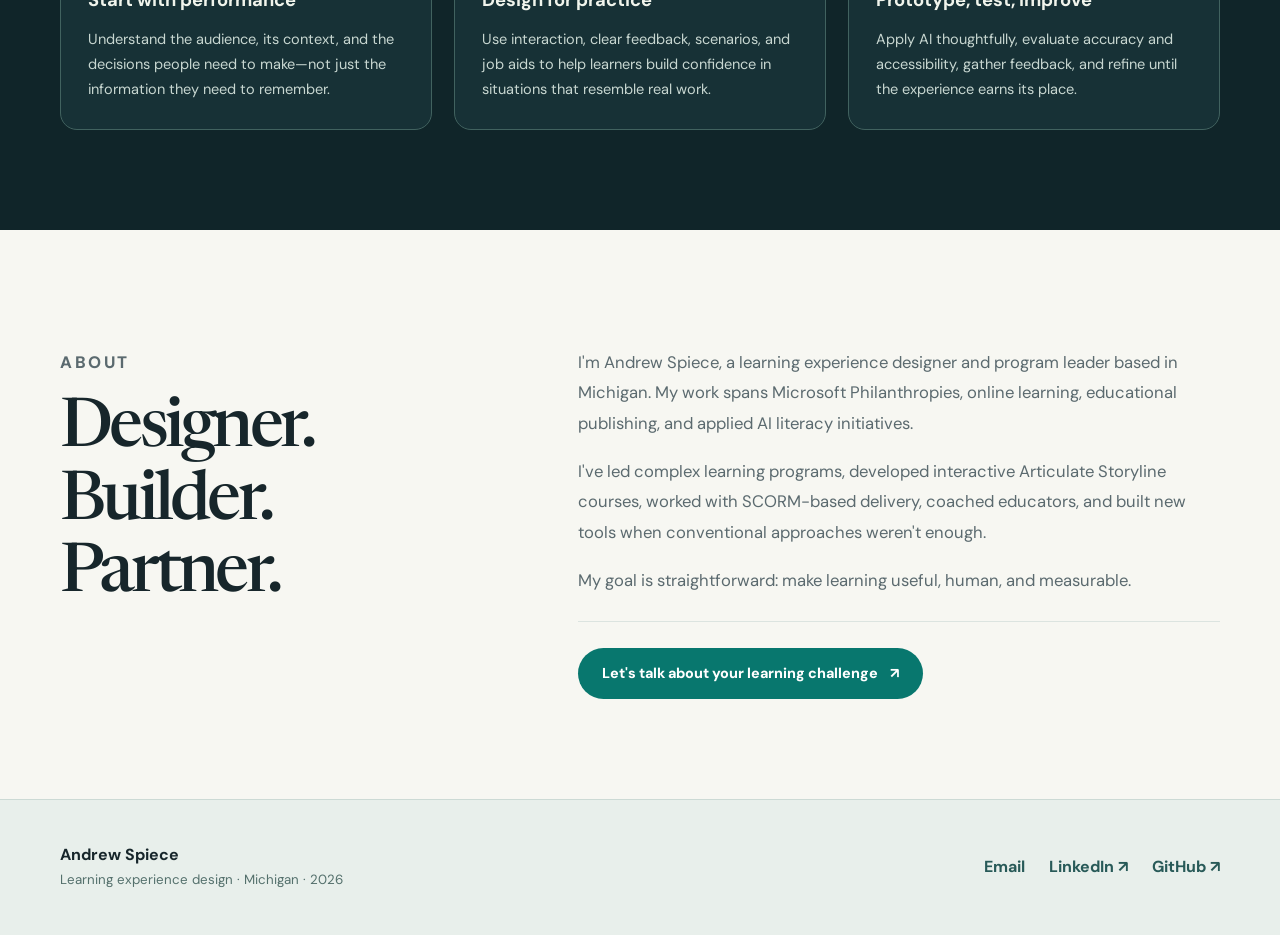
==== commit 99b0fe0f: "Feature original mentoring slides from homepage" ====
--- a/index.html
+++ b/index.html
@@ -7,7 +7,7 @@
 <section class="section" id="work"><div class="wrap"><div class="section-heading"><div><p class="eyebrow">Selected case studies</p><h2>Work that shows<br/>the thinking.</h2></div><p class="section-note">Selected completed deliverables and implemented educational software across learning experience design, curriculum and assessment, educational technology, and professional learning. Each case study explains the problem, the decisions and the evidence.</p></div><div class="project-grid">
 <article class="project"><div class="project-image training-preview"><img alt="High-resolution restored Storyline team-planning slide with numbered preparation checklist and collaborative classroom photograph" height="900" src="assets/team_planning.png" width="1600"/><span class="project-pill">Workplace learning · 2023</span></div><div class="project-content"><span class="type">Microsoft TEALS / Articulate Storyline</span><h3>Preparing teachers to lead with confidence.</h3><p>An interactive, self-paced orientation that helps classroom teachers understand their role, coordinate with volunteers, and prepare for a successful year.</p><div class="tags"><span class="tag">Storyline 360</span><span class="tag">SCORM</span><span class="tag">Adult learning</span><span class="tag">Job aids</span></div><a class="project-link" href="projects/teals-storyline.html">Explore the case study <span aria-hidden="true">↗</span></a></div></article>
 <article class="project"><div class="project-image ai"><img alt="Five-tip prompting framework from the Genesee County AI Literacy curriculum" loading="lazy" src="https://raw.githubusercontent.com/aspiece/AILiteracy/main/assets/media/M01_5TipPromptFormula_v1.png"/><span class="project-pill">Curriculum deliverable · 2026</span></div><div class="project-content"><span class="type">Genesee County / AI literacy</span><h3>Making AI literacy practical and responsible.</h3><p>A completed eight-lesson curriculum design connecting responsible AI to career readiness. Implementation is in pilot; results are not yet established.</p><div class="tags"><span class="tag">AI-enabled design</span><span class="tag">Assessment</span><span class="tag">Accessibility</span><span class="tag">Curriculum</span></div><a class="project-link" href="projects/ai-literacy.html">Explore the case study <span aria-hidden="true">↗</span></a></div></article>
-<article class="project"><div class="project-image volunteer"><img alt="Restored Microsoft TEALS Volunteer Curriculum Training opening screen" height="630" loading="lazy" src="assets/vct-training-preview.webp" width="1120"/><span class="project-pill">Workplace onboarding · 2021–2022</span></div><div class="project-content"><span class="type">Microsoft TEALS / Learning paths</span><h3>Prepare volunteers for the classroom.</h3><p>Curriculum-specific Storyline branches, completion logic, and accessible learning experiences that support educators on the job.</p><div class="tags"><span class="tag">Storyline</span><span class="tag">Branching</span><span class="tag">Accessibility</span></div><a class="project-link" href="projects/volunteer-training.html">Explore the case study <span aria-hidden="true">↗</span></a></div></article><article class="project"><div class="project-image simulation"><img alt="Actual interactive customer-service scenario showing a delayed vehicle handoff and three choices" height="545" loading="lazy" src="assets/scenario-preview.webp" width="817"/><span class="project-pill">Interactive practice · 2026</span></div><div class="project-content"><span class="type">Original scenario / Workplace L&amp;D</span><h3>Practice the moment—not just the policy.</h3><p>Try a three-part customer-delivery scenario with decisions, realistic feedback, and a personal coaching summary.</p><div class="tags"><span class="tag">Branching scenario</span><span class="tag">Feedback</span><span class="tag">Practice</span></div><a class="project-link" href="projects/customer-scenario.html">Explore the case study <span aria-hidden="true">↗</span></a></div></article><article class="project"><div class="project-image tools"><span class="art-symbol" aria-hidden="true">&gt;_ { learn }</span><span class="project-pill">Educational software · 2026</span></div><div class="project-content"><span class="type">Educational technology / Classroom tools</span><h3>Build tools that make learning more practical.</h3><p>Python Lab, CS50 Learning Companion and Button Studio demonstrate programming practice, learner independence and creative production.</p><div class="tags"><span class="tag">UX</span><span class="tag">Software development</span><span class="tag">Scaffolding</span></div><a class="project-link" href="projects/learning-tools.html">Explore the case study <span aria-hidden="true">↗</span></a></div></article><article class="project"><div class="project-image process"><span aria-hidden="true" class="art-symbol">Human<br/>+<br/>AI</span><span class="project-pill">AI-enabled design · 2026</span></div><div class="project-content"><span class="type">Human-in-the-loop development</span><h3>Use AI without losing instructional judgment.</h3><p>A transparent look at human review, accessibility, accuracy, and design iteration across AI learning experiences.</p><div class="tags"><span class="tag">AI development</span><span class="tag">QA</span><span class="tag">Accessibility</span></div><a class="project-link" href="projects/ai-design-process.html">Explore the case study <span aria-hidden="true">↗</span></a></div></article><article class="project"><div class="project-image simulation"><span class="art-symbol" aria-hidden="true">Design<br/>→ Practice</span><span class="project-pill">Curriculum &amp; assessment</span></div><div class="project-content"><span class="type">Classroom-ready instructional design</span><h3>Design for what students can do.</h3><p>A desktop design performance task and a coordinated Python learning unit show how authentic assessment, guided practice and independent work fit together.</p><div class="tags"><span class="tag">Performance tasks</span><span class="tag">Scaffolding</span><span class="tag">Assessment</span></div><a class="project-link" href="projects/curriculum-assessment.html">Explore the case study <span aria-hidden="true">↗</span></a></div></article><article class="project"><div class="project-image process"><span class="art-symbol" aria-hidden="true">Educators<br/>+<br/>Mentors</span><span class="project-pill">Professional learning</span></div><div class="project-content"><span class="type">FIRST mentor training / MICE Con</span><h3>Help educators and mentors build capacity.</h3><p>Completed mentor development, training evaluation and conference presentations demonstrate professional learning design and leadership.</p><div class="tags"><span class="tag">Facilitation</span><span class="tag">Program leadership</span><span class="tag">Evaluation</span></div><a class="project-link" href="projects/professional-learning.html">Explore the case study <span aria-hidden="true">↗</span></a></div></article></div></div></section>
+<article class="project"><div class="project-image volunteer"><img alt="Restored Microsoft TEALS Volunteer Curriculum Training opening screen" height="630" loading="lazy" src="assets/vct-training-preview.webp" width="1120"/><span class="project-pill">Workplace onboarding · 2021–2022</span></div><div class="project-content"><span class="type">Microsoft TEALS / Learning paths</span><h3>Prepare volunteers for the classroom.</h3><p>Curriculum-specific Storyline branches, completion logic, and accessible learning experiences that support educators on the job.</p><div class="tags"><span class="tag">Storyline</span><span class="tag">Branching</span><span class="tag">Accessibility</span></div><a class="project-link" href="projects/volunteer-training.html">Explore the case study <span aria-hidden="true">↗</span></a></div></article><article class="project"><div class="project-image simulation"><img alt="Actual interactive customer-service scenario showing a delayed vehicle handoff and three choices" height="545" loading="lazy" src="assets/scenario-preview.webp" width="817"/><span class="project-pill">Interactive practice · 2026</span></div><div class="project-content"><span class="type">Original scenario / Workplace L&amp;D</span><h3>Practice the moment—not just the policy.</h3><p>Try a three-part customer-delivery scenario with decisions, realistic feedback, and a personal coaching summary.</p><div class="tags"><span class="tag">Branching scenario</span><span class="tag">Feedback</span><span class="tag">Practice</span></div><a class="project-link" href="projects/customer-scenario.html">Explore the case study <span aria-hidden="true">↗</span></a></div></article><article class="project"><div class="project-image tools"><span class="art-symbol" aria-hidden="true">&gt;_ { learn }</span><span class="project-pill">Educational software · 2026</span></div><div class="project-content"><span class="type">Educational technology / Classroom tools</span><h3>Build tools that make learning more practical.</h3><p>Python Lab, CS50 Learning Companion and Button Studio demonstrate programming practice, learner independence and creative production.</p><div class="tags"><span class="tag">UX</span><span class="tag">Software development</span><span class="tag">Scaffolding</span></div><a class="project-link" href="projects/learning-tools.html">Explore the case study <span aria-hidden="true">↗</span></a></div></article><article class="project"><div class="project-image process"><span aria-hidden="true" class="art-symbol">Human<br/>+<br/>AI</span><span class="project-pill">AI-enabled design · 2026</span></div><div class="project-content"><span class="type">Human-in-the-loop development</span><h3>Use AI without losing instructional judgment.</h3><p>A transparent look at human review, accessibility, accuracy, and design iteration across AI learning experiences.</p><div class="tags"><span class="tag">AI development</span><span class="tag">QA</span><span class="tag">Accessibility</span></div><a class="project-link" href="projects/ai-design-process.html">Explore the case study <span aria-hidden="true">↗</span></a></div></article><article class="project"><div class="project-image simulation"><span class="art-symbol" aria-hidden="true">Design<br/>→ Practice</span><span class="project-pill">Curriculum &amp; assessment</span></div><div class="project-content"><span class="type">Classroom-ready instructional design</span><h3>Design for what students can do.</h3><p>A desktop design performance task and a coordinated Python learning unit show how authentic assessment, guided practice and independent work fit together.</p><div class="tags"><span class="tag">Performance tasks</span><span class="tag">Scaffolding</span><span class="tag">Assessment</span></div><a class="project-link" href="projects/curriculum-assessment.html">Explore the case study <span aria-hidden="true">↗</span></a></div></article><article class="project"><div class="project-image process"><span class="art-symbol" aria-hidden="true">Educators<br/>+<br/>Mentors</span><span class="project-pill">Professional learning</span></div><div class="project-content"><span class="type">FIRST mentor training / MICE Con</span><h3>Help educators and mentors build capacity.</h3><p>Explore two original mentoring presentations, a curated visual case study, mentor training evaluation and conference facilitation.</p><div class="tags"><span class="tag">Facilitation</span><span class="tag">Program leadership</span><span class="tag">Evaluation</span></div><a class="project-link" href="projects/professional-learning.html">Explore professional learning <span aria-hidden="true">↗</span></a><p><a class="project-link" href="projects/mentoring.html">View mentoring presentations <span aria-hidden="true">↗</span></a></p></div></article></div></div></section>
 <section class="evidence-banner" id="impact"><div class="wrap evidence-banner-inner"><div><p class="eyebrow">Learning effectiveness and leadership</p><h2>Learning at scale.</h2><p>Explore the reported reach of Microsoft field training, how program outcomes were approached, and the evidence boundaries that keep the numbers honest.</p></div><a class="btn" href="projects/program-impact.html">Review measurement &amp; impact ↗</a></div></section><section class="section approach" id="approach"><div class="wrap"><p class="eyebrow">How I work</p><h2>Technology is the tool.<br/>Learning is the outcome.</h2><div class="approach-grid"><div class="approach-card"><span class="num">01</span><h3>Start with performance</h3><p>Understand the audience, its context, and the decisions people need to make—not just the information they need to remember.</p></div><div class="approach-card"><span class="num">02</span><h3>Design for practice</h3><p>Use interaction, clear feedback, scenarios, and job aids to help learners build confidence in situations that resemble real work.</p></div><div class="approach-card"><span class="num">03</span><h3>Prototype, test, improve</h3><p>Apply AI thoughtfully, evaluate accuracy and accessibility, gather feedback, and refine until the experience earns its place.</p></div></div></div></section>
 <section class="section" id="about"><div class="wrap about-grid"><div><p class="eyebrow">About</p><h2>Designer.<br/>Builder.<br/>Partner.</h2></div><div><p>I'm Andrew Spiece, a learning experience designer and program leader based in Michigan. My work spans Microsoft Philanthropies, online learning, educational publishing, and applied AI literacy initiatives.</p><p>I've led complex learning programs, developed interactive Articulate Storyline courses, worked with SCORM-based delivery, coached educators, and built new tools when conventional approaches weren't enough.</p><p>My goal is straightforward: make learning useful, human, and measurable.</p><div class="keyline"><a class="btn" href="mailto:aspiece@gmail.com?subject=Learning%20Experience%20Design%20Inquiry">Let's talk about your learning challenge <span aria-hidden="true">↗</span></a></div></div></div></section></main>
 <footer class="footer"><div class="wrap footer-inner"><div><strong>Andrew Spiece</strong><br/><small>Learning experience design · Michigan · 2026</small></div><div class="footer-links"><a href="mailto:aspiece@gmail.com">Email</a><a href="https://www.linkedin.com/in/aspiece/" rel="noopener noreferrer" target="_blank">LinkedIn ↗</a><a href="https://github.com/aspiece" rel="noopener noreferrer" target="_blank">GitHub ↗</a></div></div></footer></body></html>
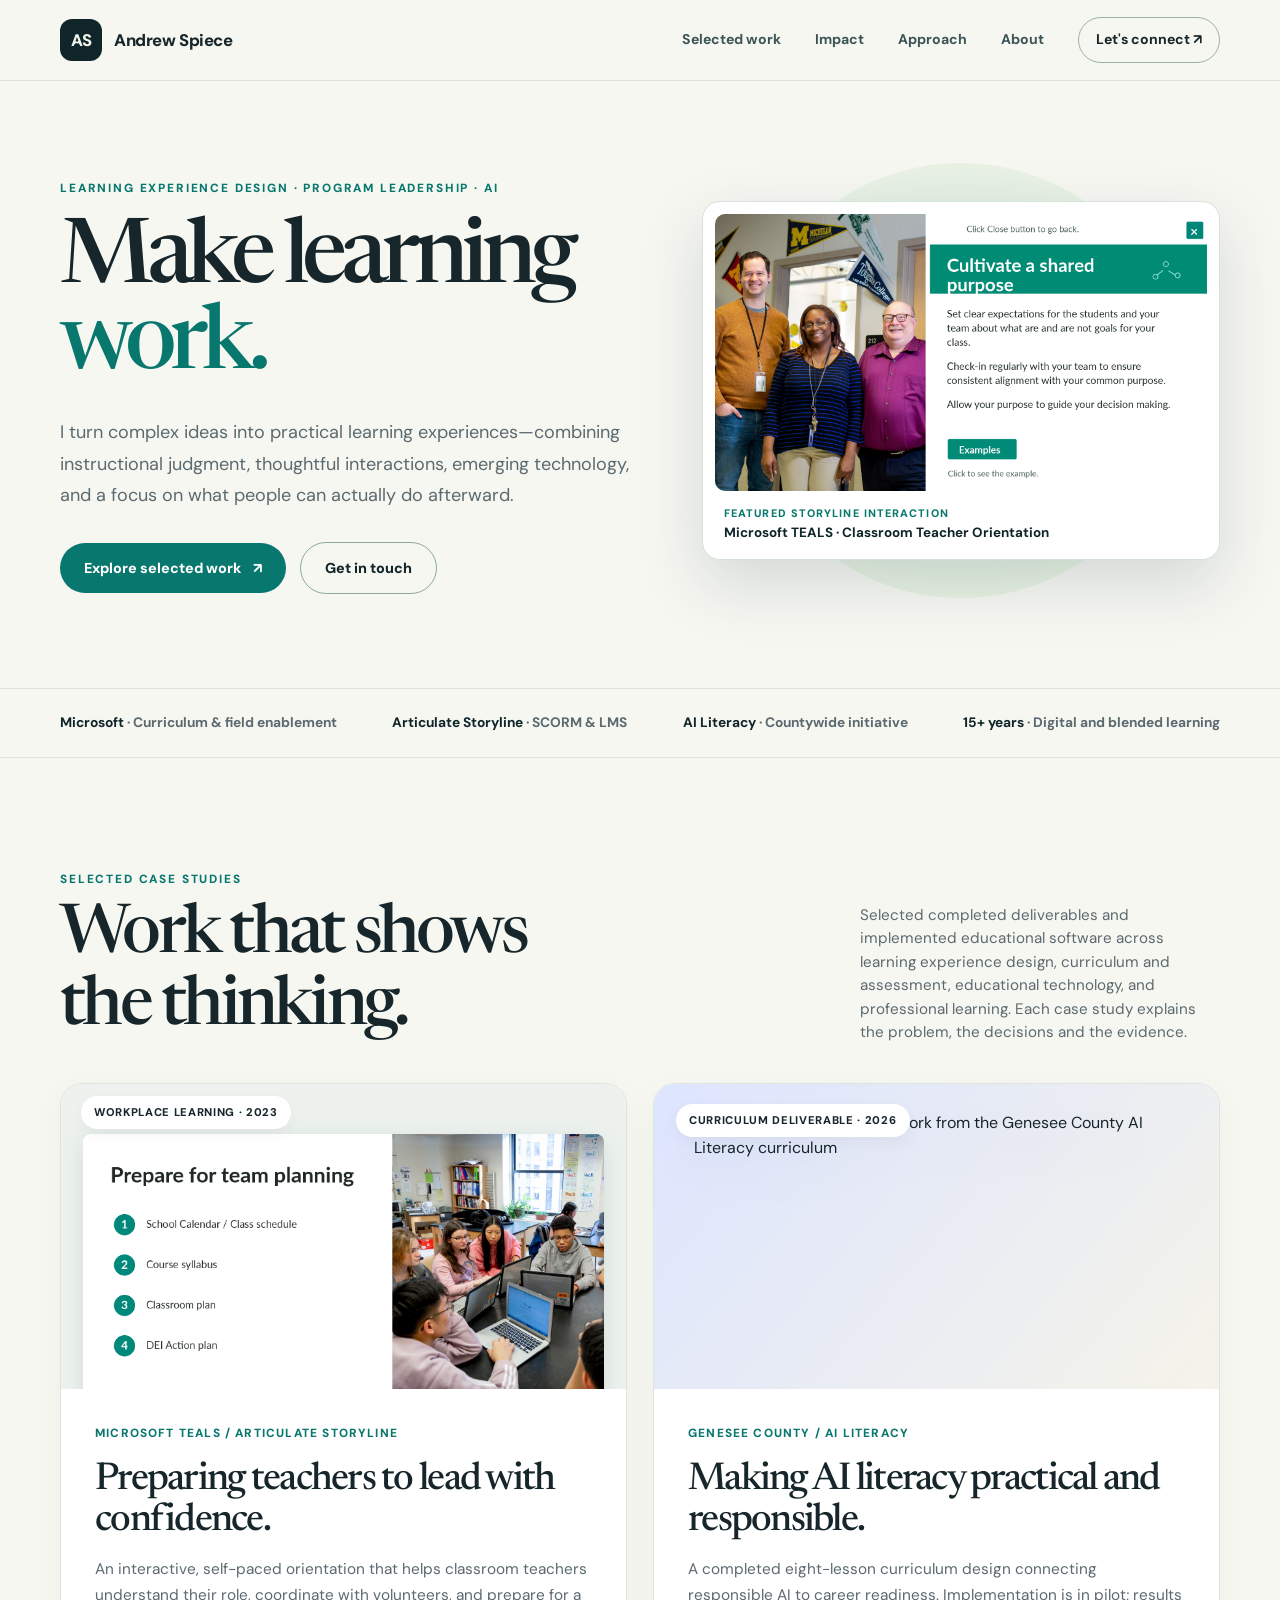
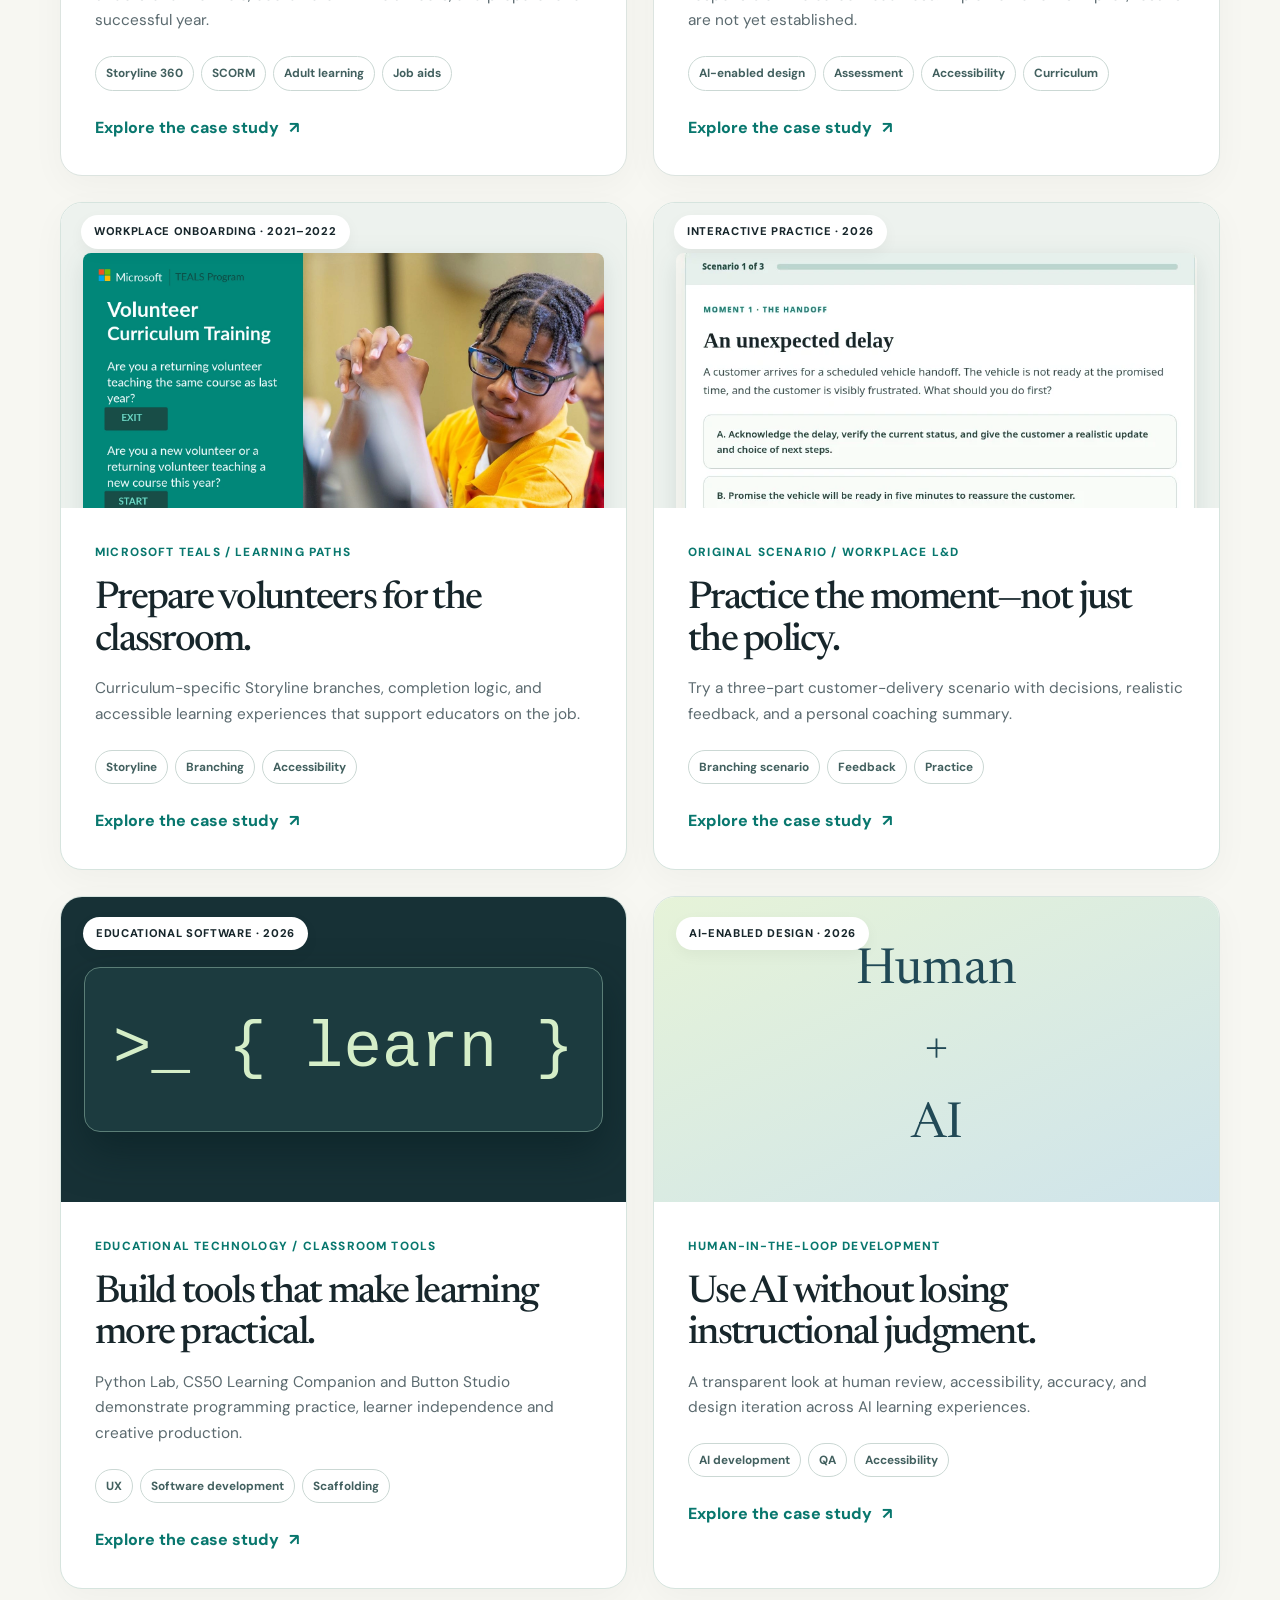
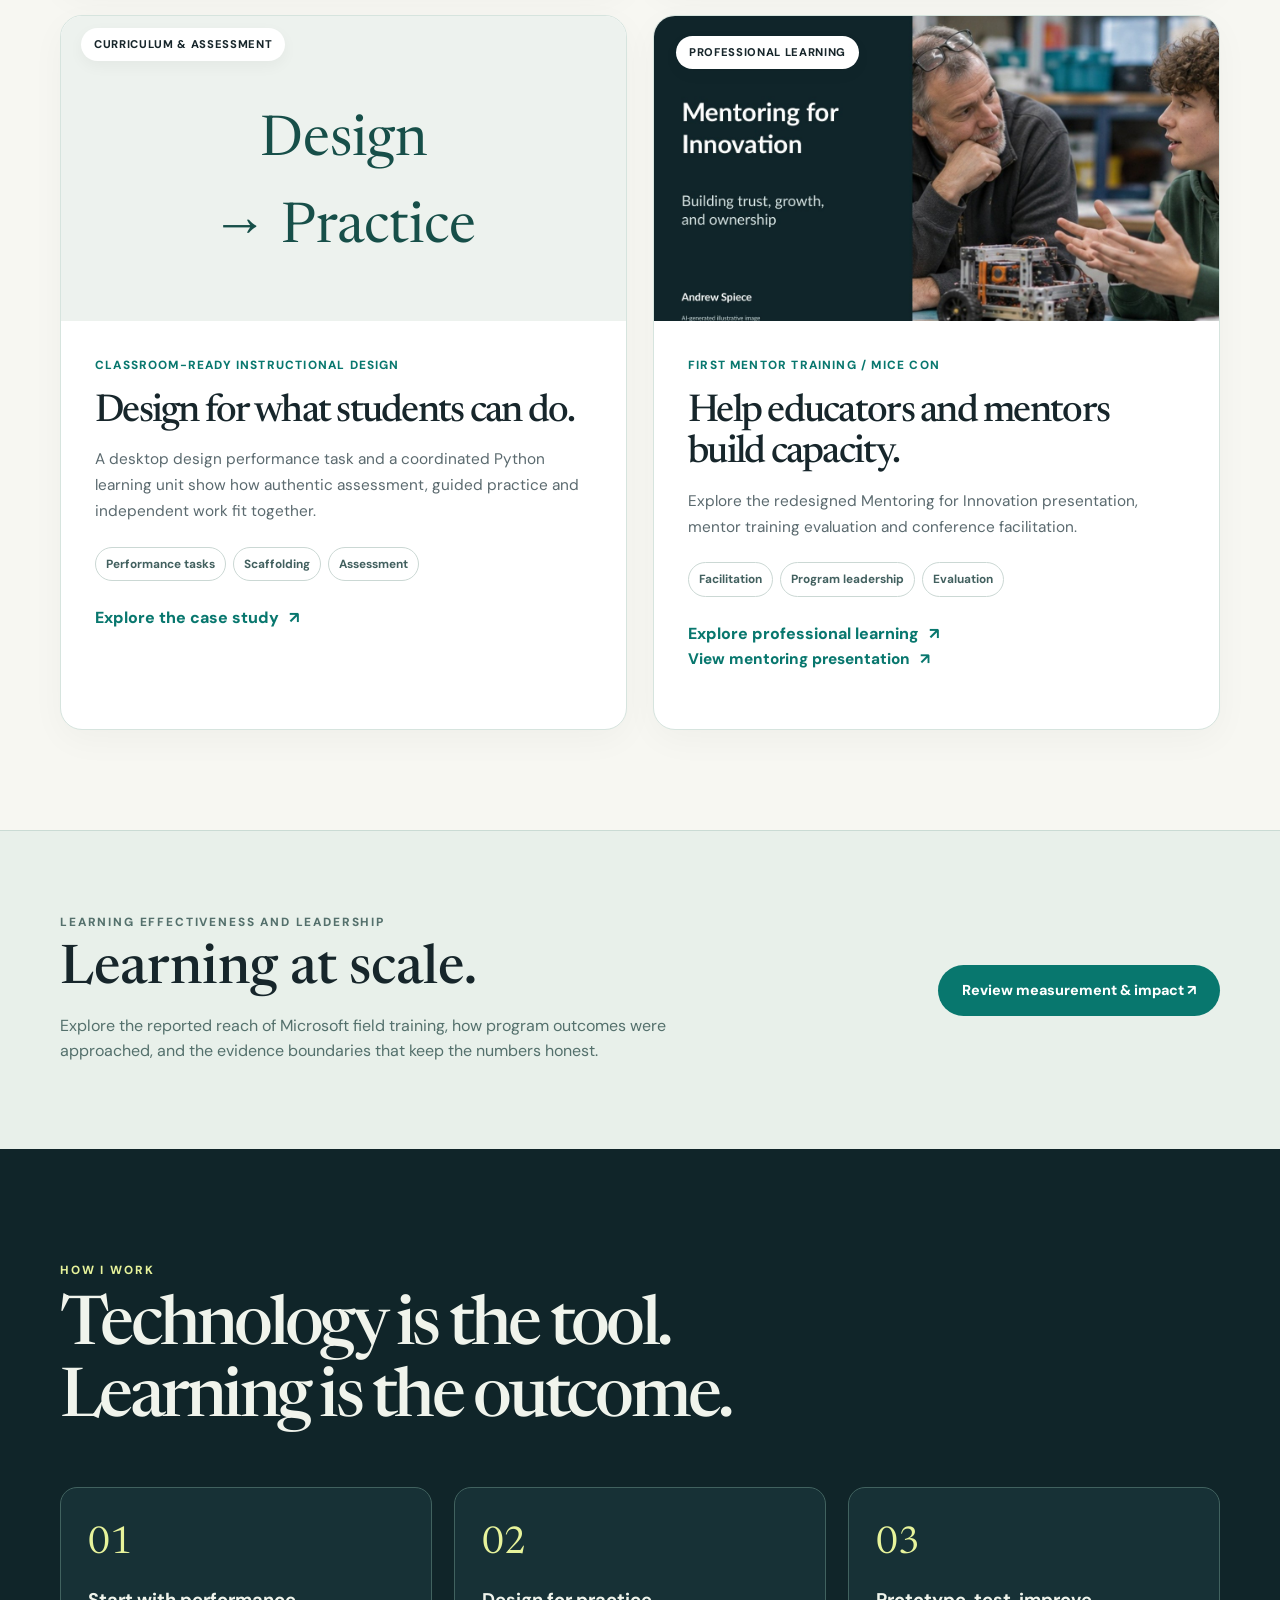
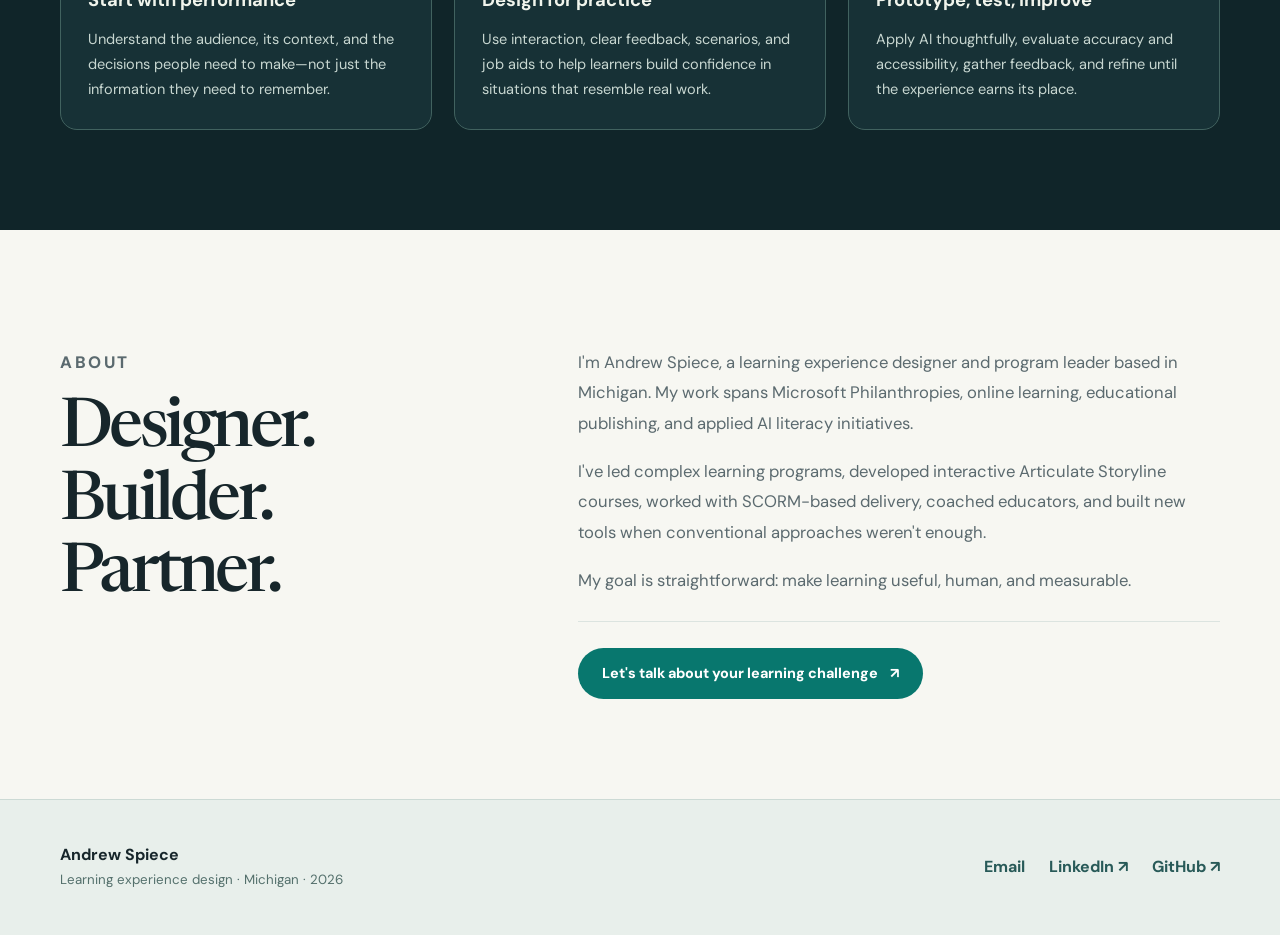
==== commit b1e8d190: "Feature completed Mentoring for Innovation presentation and actual slide previews" ====
--- a/index.html
+++ b/index.html
@@ -7,7 +7,7 @@
 <section class="section" id="work"><div class="wrap"><div class="section-heading"><div><p class="eyebrow">Selected case studies</p><h2>Work that shows<br/>the thinking.</h2></div><p class="section-note">Selected completed deliverables and implemented educational software across learning experience design, curriculum and assessment, educational technology, and professional learning. Each case study explains the problem, the decisions and the evidence.</p></div><div class="project-grid">
 <article class="project"><div class="project-image training-preview"><img alt="High-resolution restored Storyline team-planning slide with numbered preparation checklist and collaborative classroom photograph" height="900" src="assets/team_planning.png" width="1600"/><span class="project-pill">Workplace learning · 2023</span></div><div class="project-content"><span class="type">Microsoft TEALS / Articulate Storyline</span><h3>Preparing teachers to lead with confidence.</h3><p>An interactive, self-paced orientation that helps classroom teachers understand their role, coordinate with volunteers, and prepare for a successful year.</p><div class="tags"><span class="tag">Storyline 360</span><span class="tag">SCORM</span><span class="tag">Adult learning</span><span class="tag">Job aids</span></div><a class="project-link" href="projects/teals-storyline.html">Explore the case study <span aria-hidden="true">↗</span></a></div></article>
 <article class="project"><div class="project-image ai"><img alt="Five-tip prompting framework from the Genesee County AI Literacy curriculum" loading="lazy" src="https://raw.githubusercontent.com/aspiece/AILiteracy/main/assets/media/M01_5TipPromptFormula_v1.png"/><span class="project-pill">Curriculum deliverable · 2026</span></div><div class="project-content"><span class="type">Genesee County / AI literacy</span><h3>Making AI literacy practical and responsible.</h3><p>A completed eight-lesson curriculum design connecting responsible AI to career readiness. Implementation is in pilot; results are not yet established.</p><div class="tags"><span class="tag">AI-enabled design</span><span class="tag">Assessment</span><span class="tag">Accessibility</span><span class="tag">Curriculum</span></div><a class="project-link" href="projects/ai-literacy.html">Explore the case study <span aria-hidden="true">↗</span></a></div></article>
-<article class="project"><div class="project-image volunteer"><img alt="Restored Microsoft TEALS Volunteer Curriculum Training opening screen" height="630" loading="lazy" src="assets/vct-training-preview.webp" width="1120"/><span class="project-pill">Workplace onboarding · 2021–2022</span></div><div class="project-content"><span class="type">Microsoft TEALS / Learning paths</span><h3>Prepare volunteers for the classroom.</h3><p>Curriculum-specific Storyline branches, completion logic, and accessible learning experiences that support educators on the job.</p><div class="tags"><span class="tag">Storyline</span><span class="tag">Branching</span><span class="tag">Accessibility</span></div><a class="project-link" href="projects/volunteer-training.html">Explore the case study <span aria-hidden="true">↗</span></a></div></article><article class="project"><div class="project-image simulation"><img alt="Actual interactive customer-service scenario showing a delayed vehicle handoff and three choices" height="545" loading="lazy" src="assets/scenario-preview.webp" width="817"/><span class="project-pill">Interactive practice · 2026</span></div><div class="project-content"><span class="type">Original scenario / Workplace L&amp;D</span><h3>Practice the moment—not just the policy.</h3><p>Try a three-part customer-delivery scenario with decisions, realistic feedback, and a personal coaching summary.</p><div class="tags"><span class="tag">Branching scenario</span><span class="tag">Feedback</span><span class="tag">Practice</span></div><a class="project-link" href="projects/customer-scenario.html">Explore the case study <span aria-hidden="true">↗</span></a></div></article><article class="project"><div class="project-image tools"><span class="art-symbol" aria-hidden="true">&gt;_ { learn }</span><span class="project-pill">Educational software · 2026</span></div><div class="project-content"><span class="type">Educational technology / Classroom tools</span><h3>Build tools that make learning more practical.</h3><p>Python Lab, CS50 Learning Companion and Button Studio demonstrate programming practice, learner independence and creative production.</p><div class="tags"><span class="tag">UX</span><span class="tag">Software development</span><span class="tag">Scaffolding</span></div><a class="project-link" href="projects/learning-tools.html">Explore the case study <span aria-hidden="true">↗</span></a></div></article><article class="project"><div class="project-image process"><span aria-hidden="true" class="art-symbol">Human<br/>+<br/>AI</span><span class="project-pill">AI-enabled design · 2026</span></div><div class="project-content"><span class="type">Human-in-the-loop development</span><h3>Use AI without losing instructional judgment.</h3><p>A transparent look at human review, accessibility, accuracy, and design iteration across AI learning experiences.</p><div class="tags"><span class="tag">AI development</span><span class="tag">QA</span><span class="tag">Accessibility</span></div><a class="project-link" href="projects/ai-design-process.html">Explore the case study <span aria-hidden="true">↗</span></a></div></article><article class="project"><div class="project-image simulation"><span class="art-symbol" aria-hidden="true">Design<br/>→ Practice</span><span class="project-pill">Curriculum &amp; assessment</span></div><div class="project-content"><span class="type">Classroom-ready instructional design</span><h3>Design for what students can do.</h3><p>A desktop design performance task and a coordinated Python learning unit show how authentic assessment, guided practice and independent work fit together.</p><div class="tags"><span class="tag">Performance tasks</span><span class="tag">Scaffolding</span><span class="tag">Assessment</span></div><a class="project-link" href="projects/curriculum-assessment.html">Explore the case study <span aria-hidden="true">↗</span></a></div></article><article class="project"><div class="project-image process"><span class="art-symbol" aria-hidden="true">Educators<br/>+<br/>Mentors</span><span class="project-pill">Professional learning</span></div><div class="project-content"><span class="type">FIRST mentor training / MICE Con</span><h3>Help educators and mentors build capacity.</h3><p>Explore two original mentoring presentations, a curated visual case study, mentor training evaluation and conference facilitation.</p><div class="tags"><span class="tag">Facilitation</span><span class="tag">Program leadership</span><span class="tag">Evaluation</span></div><a class="project-link" href="projects/professional-learning.html">Explore professional learning <span aria-hidden="true">↗</span></a><p><a class="project-link" href="projects/mentoring.html">View mentoring presentations <span aria-hidden="true">↗</span></a></p></div></article></div></div></section>
+<article class="project"><div class="project-image volunteer"><img alt="Restored Microsoft TEALS Volunteer Curriculum Training opening screen" height="630" loading="lazy" src="assets/vct-training-preview.webp" width="1120"/><span class="project-pill">Workplace onboarding · 2021–2022</span></div><div class="project-content"><span class="type">Microsoft TEALS / Learning paths</span><h3>Prepare volunteers for the classroom.</h3><p>Curriculum-specific Storyline branches, completion logic, and accessible learning experiences that support educators on the job.</p><div class="tags"><span class="tag">Storyline</span><span class="tag">Branching</span><span class="tag">Accessibility</span></div><a class="project-link" href="projects/volunteer-training.html">Explore the case study <span aria-hidden="true">↗</span></a></div></article><article class="project"><div class="project-image simulation"><img alt="Actual interactive customer-service scenario showing a delayed vehicle handoff and three choices" height="545" loading="lazy" src="assets/scenario-preview.webp" width="817"/><span class="project-pill">Interactive practice · 2026</span></div><div class="project-content"><span class="type">Original scenario / Workplace L&amp;D</span><h3>Practice the moment—not just the policy.</h3><p>Try a three-part customer-delivery scenario with decisions, realistic feedback, and a personal coaching summary.</p><div class="tags"><span class="tag">Branching scenario</span><span class="tag">Feedback</span><span class="tag">Practice</span></div><a class="project-link" href="projects/customer-scenario.html">Explore the case study <span aria-hidden="true">↗</span></a></div></article><article class="project"><div class="project-image tools"><span class="art-symbol" aria-hidden="true">&gt;_ { learn }</span><span class="project-pill">Educational software · 2026</span></div><div class="project-content"><span class="type">Educational technology / Classroom tools</span><h3>Build tools that make learning more practical.</h3><p>Python Lab, CS50 Learning Companion and Button Studio demonstrate programming practice, learner independence and creative production.</p><div class="tags"><span class="tag">UX</span><span class="tag">Software development</span><span class="tag">Scaffolding</span></div><a class="project-link" href="projects/learning-tools.html">Explore the case study <span aria-hidden="true">↗</span></a></div></article><article class="project"><div class="project-image process"><span aria-hidden="true" class="art-symbol">Human<br/>+<br/>AI</span><span class="project-pill">AI-enabled design · 2026</span></div><div class="project-content"><span class="type">Human-in-the-loop development</span><h3>Use AI without losing instructional judgment.</h3><p>A transparent look at human review, accessibility, accuracy, and design iteration across AI learning experiences.</p><div class="tags"><span class="tag">AI development</span><span class="tag">QA</span><span class="tag">Accessibility</span></div><a class="project-link" href="projects/ai-design-process.html">Explore the case study <span aria-hidden="true">↗</span></a></div></article><article class="project"><div class="project-image simulation"><span class="art-symbol" aria-hidden="true">Design<br/>→ Practice</span><span class="project-pill">Curriculum &amp; assessment</span></div><div class="project-content"><span class="type">Classroom-ready instructional design</span><h3>Design for what students can do.</h3><p>A desktop design performance task and a coordinated Python learning unit show how authentic assessment, guided practice and independent work fit together.</p><div class="tags"><span class="tag">Performance tasks</span><span class="tag">Scaffolding</span><span class="tag">Assessment</span></div><a class="project-link" href="projects/curriculum-assessment.html">Explore the case study <span aria-hidden="true">↗</span></a></div></article><article class="project"><div class="project-image" style="background:#f4f2ee"><img src="assets/mentoring-slide-01.jpg" alt="Mentoring for Innovation presentation title slide with illustrative robotics mentoring photograph" width="1344" height="756" loading="lazy" style="object-fit:contain"/><span class="project-pill">Professional learning</span></div><div class="project-content"><span class="type">FIRST mentor training / MICE Con</span><h3>Help educators and mentors build capacity.</h3><p>Explore the redesigned Mentoring for Innovation presentation, mentor training evaluation and conference facilitation.</p><div class="tags"><span class="tag">Facilitation</span><span class="tag">Program leadership</span><span class="tag">Evaluation</span></div><a class="project-link" href="projects/professional-learning.html">Explore professional learning <span aria-hidden="true">↗</span></a><p><a class="project-link" href="projects/mentoring.html">View mentoring presentation <span aria-hidden="true">↗</span></a></p></div></article></div></div></section>
 <section class="evidence-banner" id="impact"><div class="wrap evidence-banner-inner"><div><p class="eyebrow">Learning effectiveness and leadership</p><h2>Learning at scale.</h2><p>Explore the reported reach of Microsoft field training, how program outcomes were approached, and the evidence boundaries that keep the numbers honest.</p></div><a class="btn" href="projects/program-impact.html">Review measurement &amp; impact ↗</a></div></section><section class="section approach" id="approach"><div class="wrap"><p class="eyebrow">How I work</p><h2>Technology is the tool.<br/>Learning is the outcome.</h2><div class="approach-grid"><div class="approach-card"><span class="num">01</span><h3>Start with performance</h3><p>Understand the audience, its context, and the decisions people need to make—not just the information they need to remember.</p></div><div class="approach-card"><span class="num">02</span><h3>Design for practice</h3><p>Use interaction, clear feedback, scenarios, and job aids to help learners build confidence in situations that resemble real work.</p></div><div class="approach-card"><span class="num">03</span><h3>Prototype, test, improve</h3><p>Apply AI thoughtfully, evaluate accuracy and accessibility, gather feedback, and refine until the experience earns its place.</p></div></div></div></section>
 <section class="section" id="about"><div class="wrap about-grid"><div><p class="eyebrow">About</p><h2>Designer.<br/>Builder.<br/>Partner.</h2></div><div><p>I'm Andrew Spiece, a learning experience designer and program leader based in Michigan. My work spans Microsoft Philanthropies, online learning, educational publishing, and applied AI literacy initiatives.</p><p>I've led complex learning programs, developed interactive Articulate Storyline courses, worked with SCORM-based delivery, coached educators, and built new tools when conventional approaches weren't enough.</p><p>My goal is straightforward: make learning useful, human, and measurable.</p><div class="keyline"><a class="btn" href="mailto:aspiece@gmail.com?subject=Learning%20Experience%20Design%20Inquiry">Let's talk about your learning challenge <span aria-hidden="true">↗</span></a></div></div></div></section></main>
 <footer class="footer"><div class="wrap footer-inner"><div><strong>Andrew Spiece</strong><br/><small>Learning experience design · Michigan · 2026</small></div><div class="footer-links"><a href="mailto:aspiece@gmail.com">Email</a><a href="https://www.linkedin.com/in/aspiece/" rel="noopener noreferrer" target="_blank">LinkedIn ↗</a><a href="https://github.com/aspiece" rel="noopener noreferrer" target="_blank">GitHub ↗</a></div></div></footer></body></html>
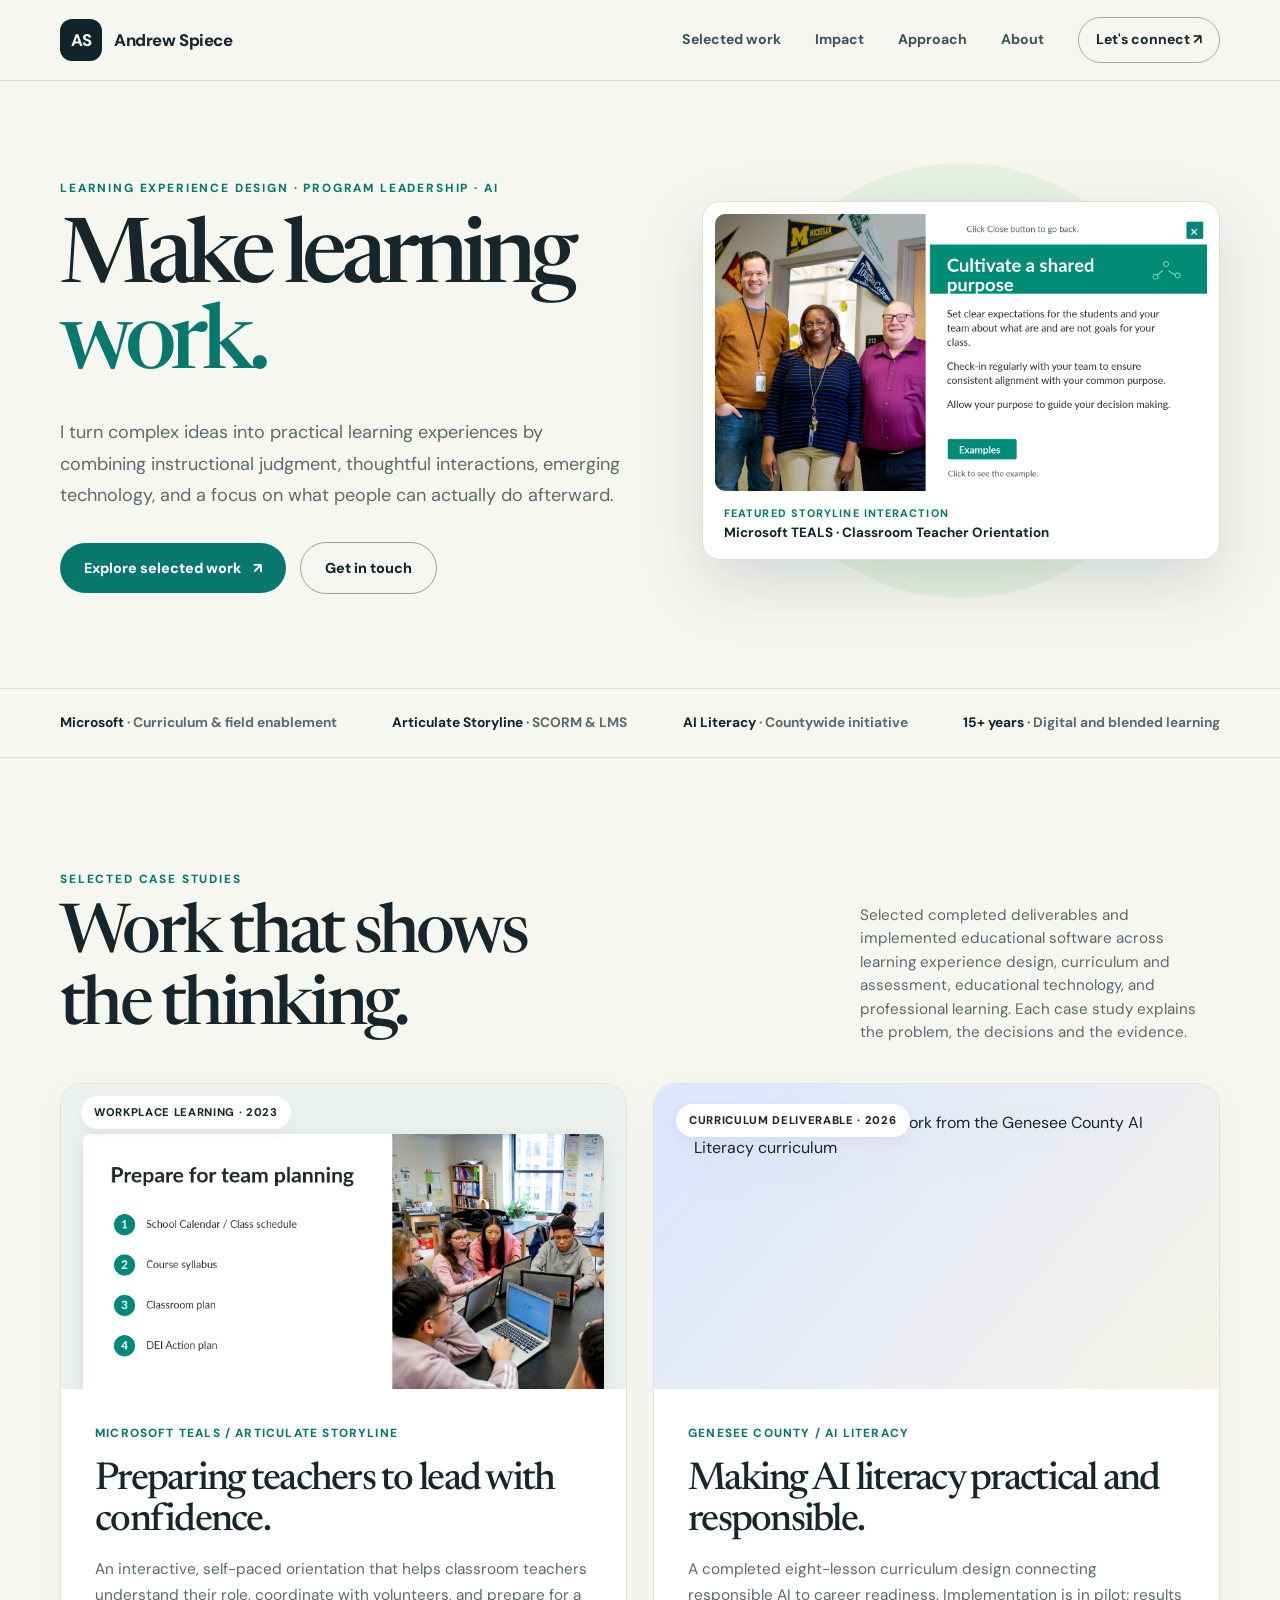
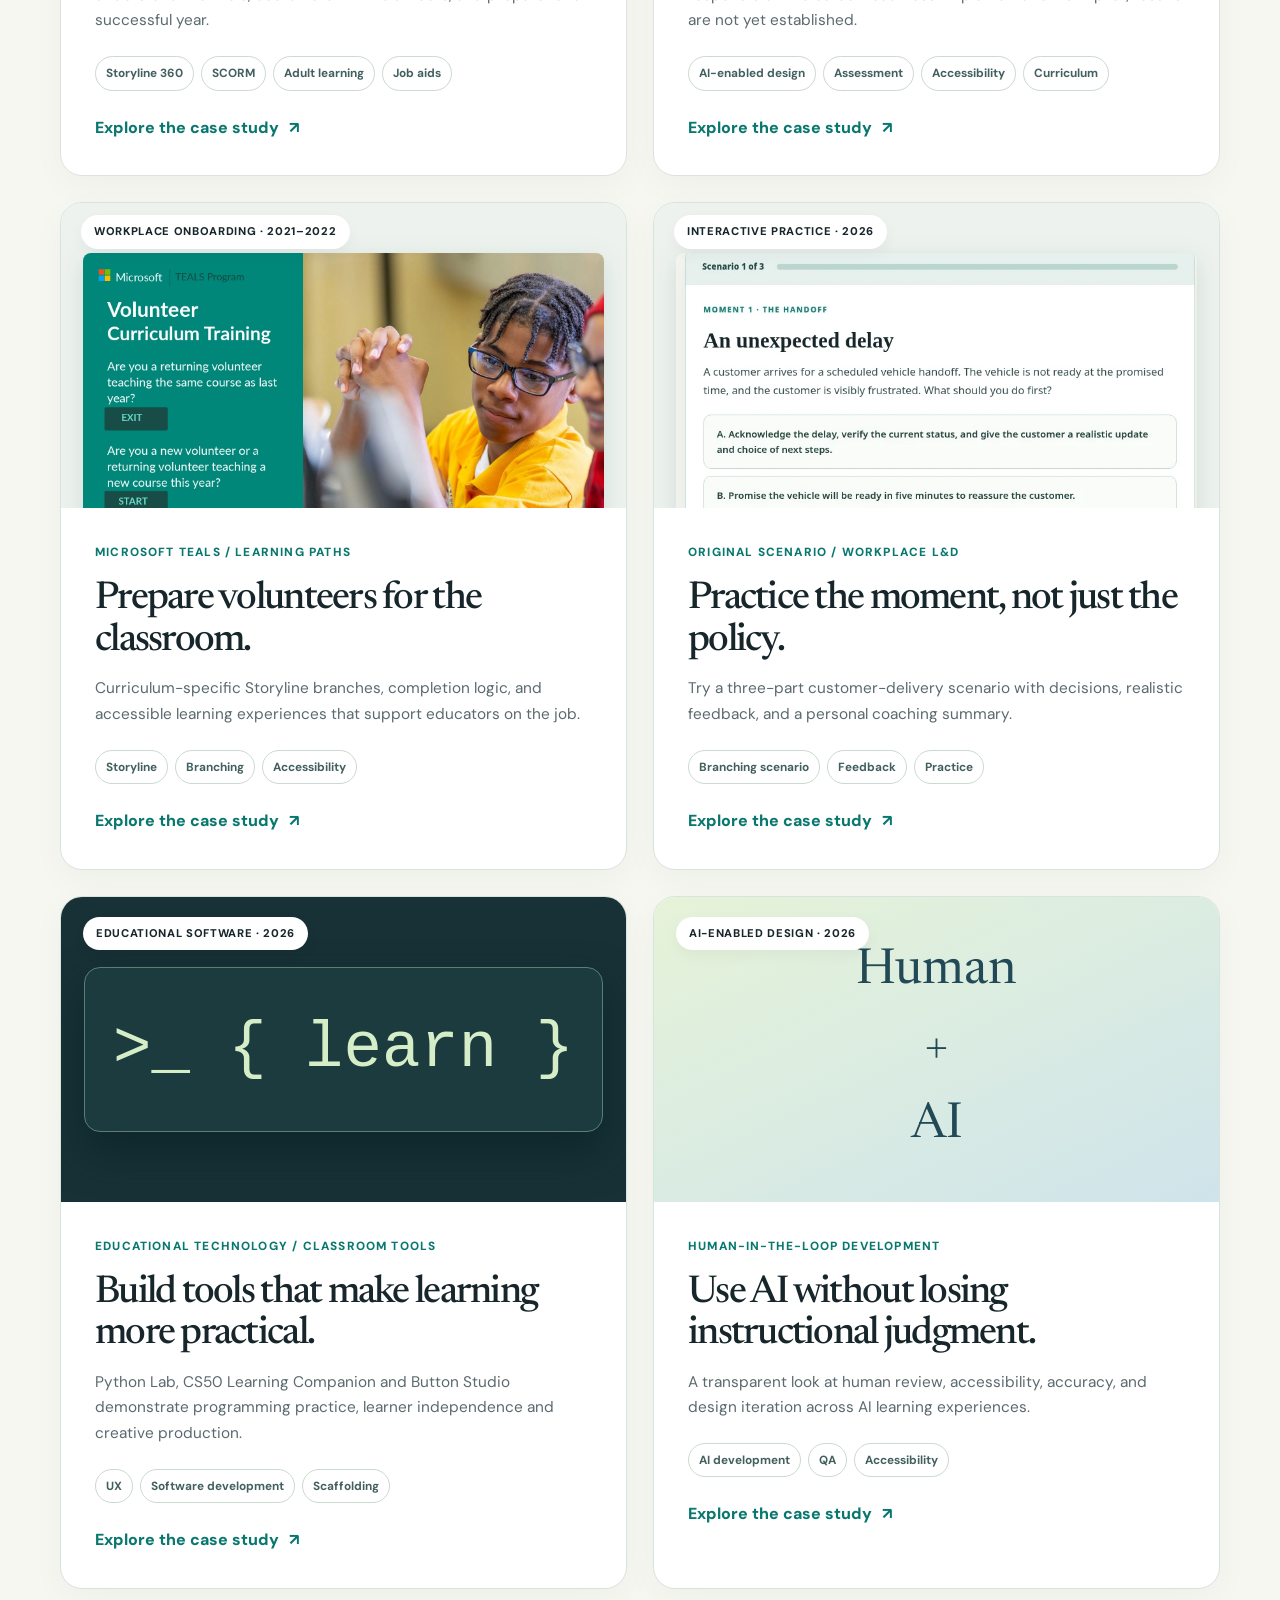
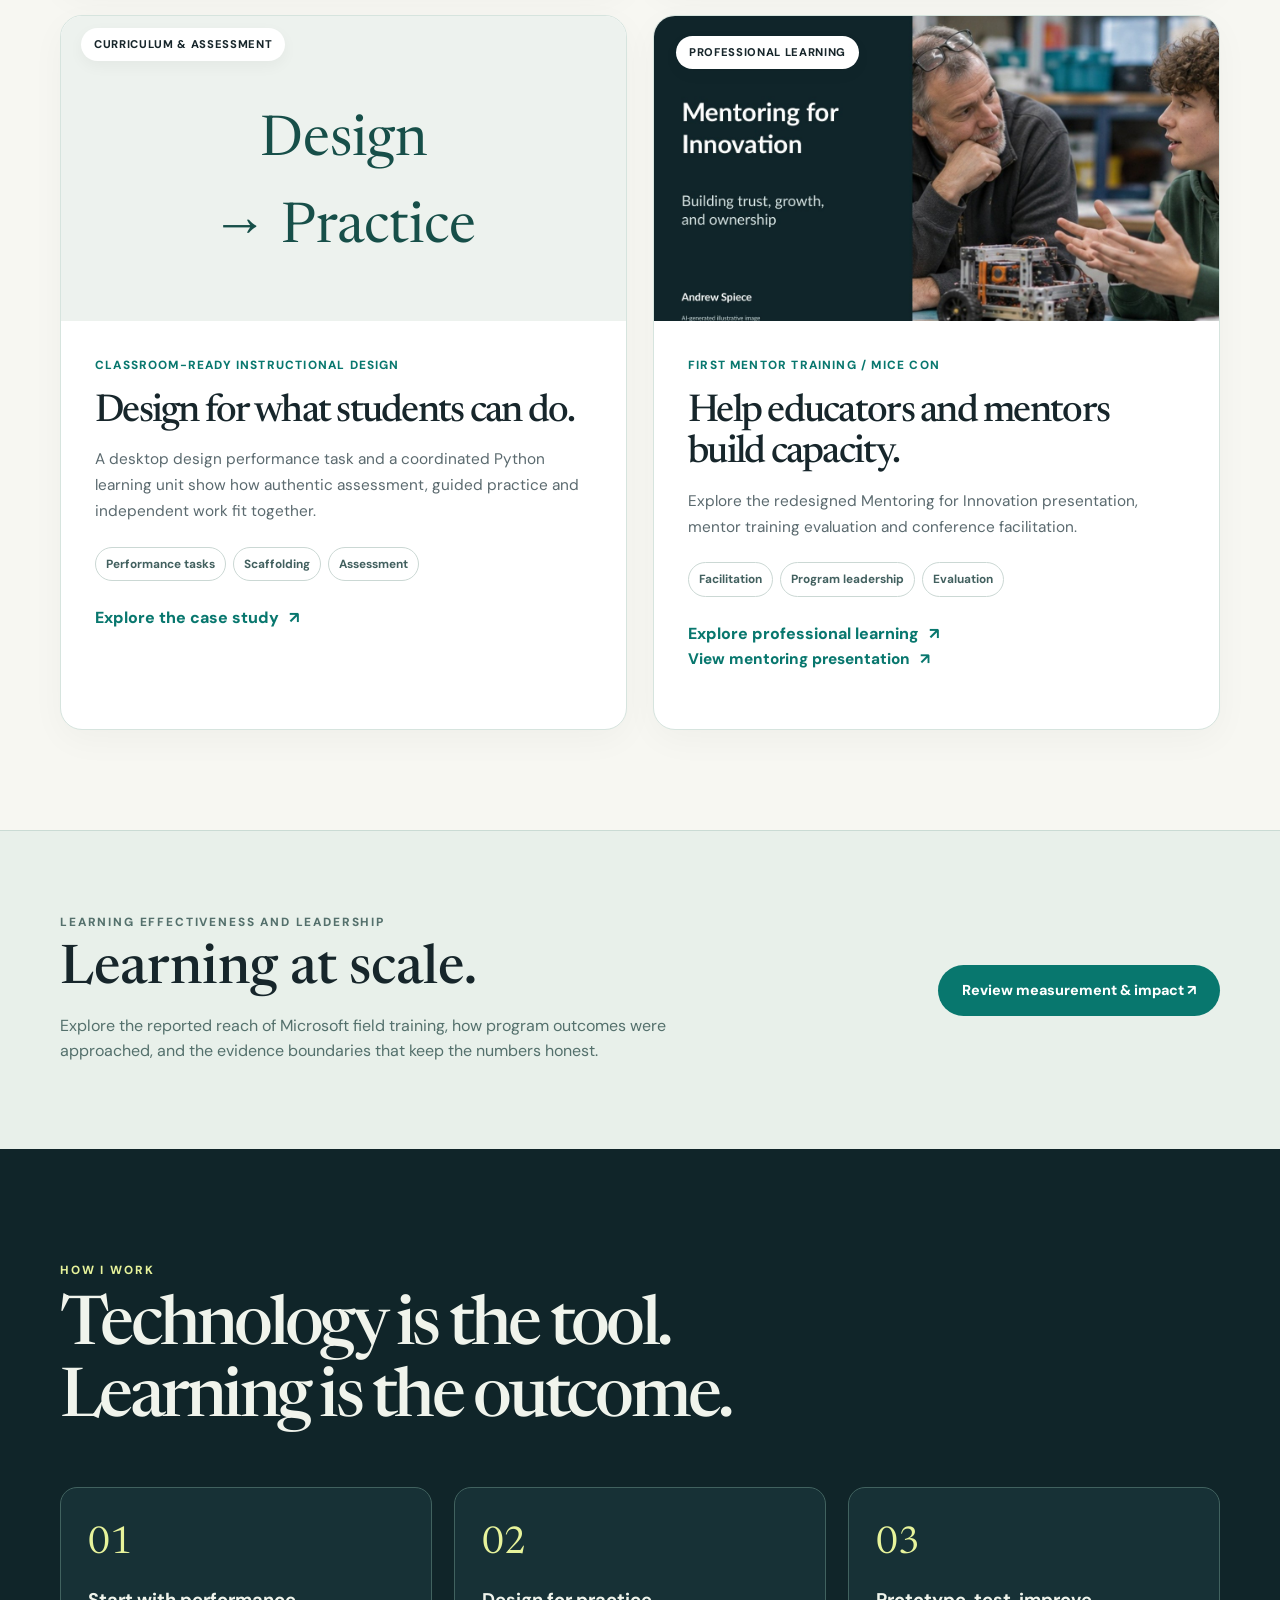
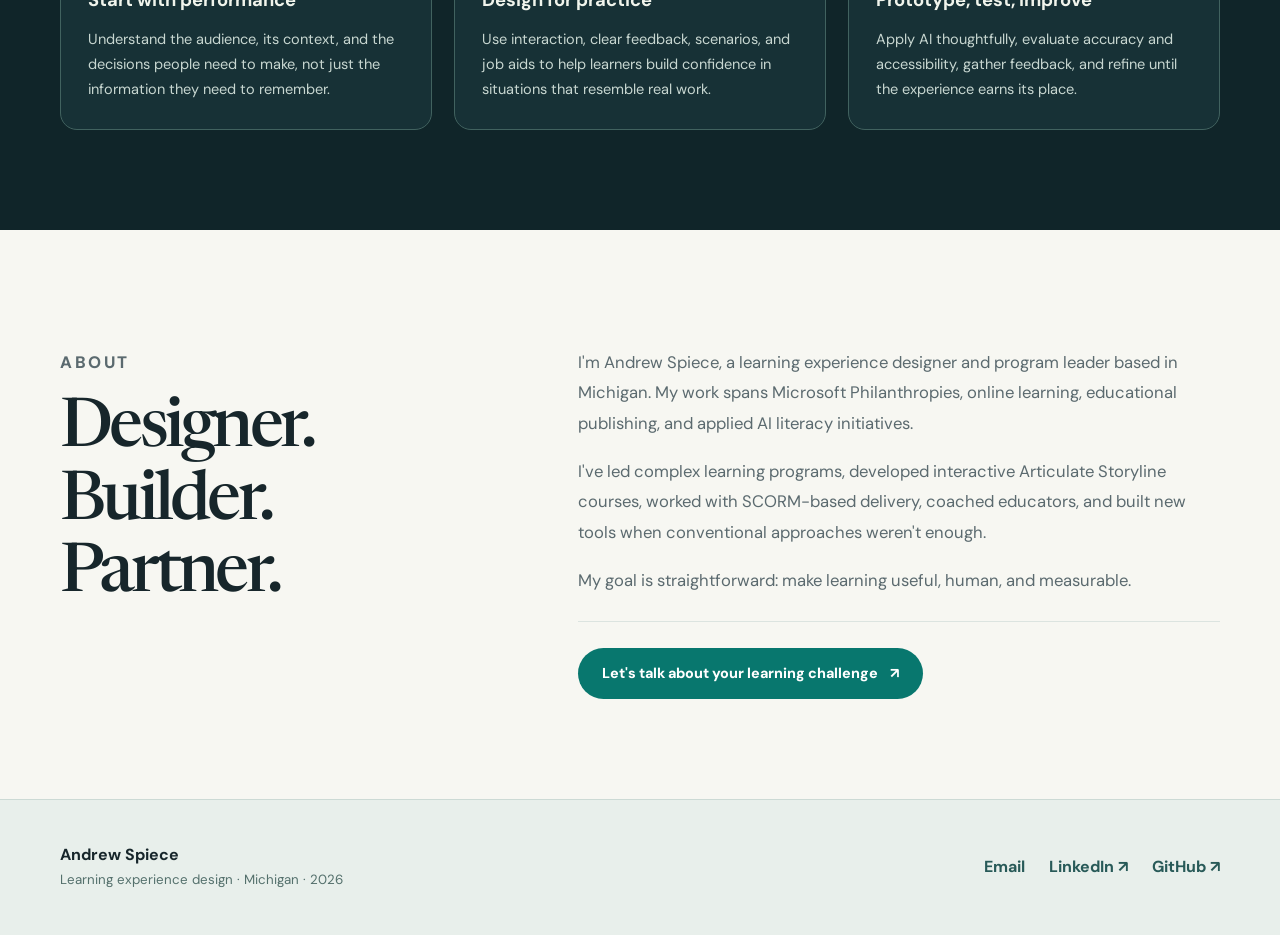
==== commit 3f441781: "Remove em dashes from portfolio copy and transcript" ====
--- a/index.html
+++ b/index.html
@@ -1,13 +1,13 @@
 <!DOCTYPE html>
 
-<html lang="en"><head><meta charset="utf-8"/><meta content="width=device-width,initial-scale=1" name="viewport"/><meta content="Andrew Spiece — learning experience designer and program leader creating human-centered, AI-enabled and interactive workplace learning." name="description"/><meta content="#102529" name="theme-color"/><title>Andrew Spiece | Learning Experience Design</title><link href="assets/site.css" rel="stylesheet"/></head><body><a class="skip" href="#main">Skip to content</a>
+<html lang="en"><head><meta charset="utf-8"/><meta content="width=device-width,initial-scale=1" name="viewport"/><meta content="Andrew Spiece: learning experience designer and program leader creating human-centered, AI-enabled and interactive workplace learning." name="description"/><meta content="#102529" name="theme-color"/><title>Andrew Spiece | Learning Experience Design</title><link href="assets/site.css" rel="stylesheet"/></head><body><a class="skip" href="#main">Skip to content</a>
 <header class="nav"><div class="wrap nav-inner"><a aria-label="Andrew Spiece homepage" class="brand" href="index.html"><span class="brand-mark">AS</span><span>Andrew Spiece</span></a><nav aria-label="Primary" class="navlinks"><a href="#work">Selected work</a><a href="#impact">Impact</a><a href="#approach">Approach</a><a href="#about">About</a><a class="nav-cta" href="mailto:aspiece@gmail.com">Let's connect ↗</a></nav></div></header>
-<main id="main"><section class="hero"><div class="wrap hero-grid"><div><p class="eyebrow">Learning experience design · Program leadership · AI</p><h1>Make learning <em>work.</em></h1><p class="lead">I turn complex ideas into practical learning experiences—combining instructional judgment, thoughtful interactions, emerging technology, and a focus on what people can actually do afterward.</p><div class="actions"><a class="btn" href="#work">Explore selected work <span aria-hidden="true">↗</span></a><a class="btn secondary" href="mailto:aspiece@gmail.com">Get in touch</a></div></div><div aria-label="Featured learning experience slide" class="hero-visual"><figure class="hero-slide-frame"><a href="projects/teals-storyline.html#screens" aria-label="Explore the Microsoft TEALS Storyline interaction design"><img alt="High-resolution restored Storyline slide: a photograph of three educators beside an interactive guidance panel headed Cultivate a shared purpose" src="assets/interactive_roles.png" width="1600" height="900"/></a><figcaption><span>Featured Storyline interaction</span><strong>Microsoft TEALS · Classroom Teacher Orientation</strong></figcaption></figure></div></div></section>
+<main id="main"><section class="hero"><div class="wrap hero-grid"><div><p class="eyebrow">Learning experience design · Program leadership · AI</p><h1>Make learning <em>work.</em></h1><p class="lead">I turn complex ideas into practical learning experiences by combining instructional judgment, thoughtful interactions, emerging technology, and a focus on what people can actually do afterward.</p><div class="actions"><a class="btn" href="#work">Explore selected work <span aria-hidden="true">↗</span></a><a class="btn secondary" href="mailto:aspiece@gmail.com">Get in touch</a></div></div><div aria-label="Featured learning experience slide" class="hero-visual"><figure class="hero-slide-frame"><a href="projects/teals-storyline.html#screens" aria-label="Explore the Microsoft TEALS Storyline interaction design"><img alt="High-resolution restored Storyline slide: a photograph of three educators beside an interactive guidance panel headed Cultivate a shared purpose" src="assets/interactive_roles.png" width="1600" height="900"/></a><figcaption><span>Featured Storyline interaction</span><strong>Microsoft TEALS · Classroom Teacher Orientation</strong></figcaption></figure></div></div></section>
 <div class="proof"><div class="wrap proof-inner"><p><strong>Microsoft</strong> · Curriculum &amp; field enablement</p><p><strong>Articulate Storyline</strong> · SCORM &amp; LMS</p><p><strong>AI Literacy</strong> · Countywide initiative</p><p><strong>15+ years</strong> · Digital and blended learning</p></div></div>
 <section class="section" id="work"><div class="wrap"><div class="section-heading"><div><p class="eyebrow">Selected case studies</p><h2>Work that shows<br/>the thinking.</h2></div><p class="section-note">Selected completed deliverables and implemented educational software across learning experience design, curriculum and assessment, educational technology, and professional learning. Each case study explains the problem, the decisions and the evidence.</p></div><div class="project-grid">
 <article class="project"><div class="project-image training-preview"><img alt="High-resolution restored Storyline team-planning slide with numbered preparation checklist and collaborative classroom photograph" height="900" src="assets/team_planning.png" width="1600"/><span class="project-pill">Workplace learning · 2023</span></div><div class="project-content"><span class="type">Microsoft TEALS / Articulate Storyline</span><h3>Preparing teachers to lead with confidence.</h3><p>An interactive, self-paced orientation that helps classroom teachers understand their role, coordinate with volunteers, and prepare for a successful year.</p><div class="tags"><span class="tag">Storyline 360</span><span class="tag">SCORM</span><span class="tag">Adult learning</span><span class="tag">Job aids</span></div><a class="project-link" href="projects/teals-storyline.html">Explore the case study <span aria-hidden="true">↗</span></a></div></article>
 <article class="project"><div class="project-image ai"><img alt="Five-tip prompting framework from the Genesee County AI Literacy curriculum" loading="lazy" src="https://raw.githubusercontent.com/aspiece/AILiteracy/main/assets/media/M01_5TipPromptFormula_v1.png"/><span class="project-pill">Curriculum deliverable · 2026</span></div><div class="project-content"><span class="type">Genesee County / AI literacy</span><h3>Making AI literacy practical and responsible.</h3><p>A completed eight-lesson curriculum design connecting responsible AI to career readiness. Implementation is in pilot; results are not yet established.</p><div class="tags"><span class="tag">AI-enabled design</span><span class="tag">Assessment</span><span class="tag">Accessibility</span><span class="tag">Curriculum</span></div><a class="project-link" href="projects/ai-literacy.html">Explore the case study <span aria-hidden="true">↗</span></a></div></article>
-<article class="project"><div class="project-image volunteer"><img alt="Restored Microsoft TEALS Volunteer Curriculum Training opening screen" height="630" loading="lazy" src="assets/vct-training-preview.webp" width="1120"/><span class="project-pill">Workplace onboarding · 2021–2022</span></div><div class="project-content"><span class="type">Microsoft TEALS / Learning paths</span><h3>Prepare volunteers for the classroom.</h3><p>Curriculum-specific Storyline branches, completion logic, and accessible learning experiences that support educators on the job.</p><div class="tags"><span class="tag">Storyline</span><span class="tag">Branching</span><span class="tag">Accessibility</span></div><a class="project-link" href="projects/volunteer-training.html">Explore the case study <span aria-hidden="true">↗</span></a></div></article><article class="project"><div class="project-image simulation"><img alt="Actual interactive customer-service scenario showing a delayed vehicle handoff and three choices" height="545" loading="lazy" src="assets/scenario-preview.webp" width="817"/><span class="project-pill">Interactive practice · 2026</span></div><div class="project-content"><span class="type">Original scenario / Workplace L&amp;D</span><h3>Practice the moment—not just the policy.</h3><p>Try a three-part customer-delivery scenario with decisions, realistic feedback, and a personal coaching summary.</p><div class="tags"><span class="tag">Branching scenario</span><span class="tag">Feedback</span><span class="tag">Practice</span></div><a class="project-link" href="projects/customer-scenario.html">Explore the case study <span aria-hidden="true">↗</span></a></div></article><article class="project"><div class="project-image tools"><span class="art-symbol" aria-hidden="true">&gt;_ { learn }</span><span class="project-pill">Educational software · 2026</span></div><div class="project-content"><span class="type">Educational technology / Classroom tools</span><h3>Build tools that make learning more practical.</h3><p>Python Lab, CS50 Learning Companion and Button Studio demonstrate programming practice, learner independence and creative production.</p><div class="tags"><span class="tag">UX</span><span class="tag">Software development</span><span class="tag">Scaffolding</span></div><a class="project-link" href="projects/learning-tools.html">Explore the case study <span aria-hidden="true">↗</span></a></div></article><article class="project"><div class="project-image process"><span aria-hidden="true" class="art-symbol">Human<br/>+<br/>AI</span><span class="project-pill">AI-enabled design · 2026</span></div><div class="project-content"><span class="type">Human-in-the-loop development</span><h3>Use AI without losing instructional judgment.</h3><p>A transparent look at human review, accessibility, accuracy, and design iteration across AI learning experiences.</p><div class="tags"><span class="tag">AI development</span><span class="tag">QA</span><span class="tag">Accessibility</span></div><a class="project-link" href="projects/ai-design-process.html">Explore the case study <span aria-hidden="true">↗</span></a></div></article><article class="project"><div class="project-image simulation"><span class="art-symbol" aria-hidden="true">Design<br/>→ Practice</span><span class="project-pill">Curriculum &amp; assessment</span></div><div class="project-content"><span class="type">Classroom-ready instructional design</span><h3>Design for what students can do.</h3><p>A desktop design performance task and a coordinated Python learning unit show how authentic assessment, guided practice and independent work fit together.</p><div class="tags"><span class="tag">Performance tasks</span><span class="tag">Scaffolding</span><span class="tag">Assessment</span></div><a class="project-link" href="projects/curriculum-assessment.html">Explore the case study <span aria-hidden="true">↗</span></a></div></article><article class="project"><div class="project-image" style="background:#f4f2ee"><img src="assets/mentoring-slide-01.jpg" alt="Mentoring for Innovation presentation title slide with illustrative robotics mentoring photograph" width="1344" height="756" loading="lazy" style="object-fit:contain"/><span class="project-pill">Professional learning</span></div><div class="project-content"><span class="type">FIRST mentor training / MICE Con</span><h3>Help educators and mentors build capacity.</h3><p>Explore the redesigned Mentoring for Innovation presentation, mentor training evaluation and conference facilitation.</p><div class="tags"><span class="tag">Facilitation</span><span class="tag">Program leadership</span><span class="tag">Evaluation</span></div><a class="project-link" href="projects/professional-learning.html">Explore professional learning <span aria-hidden="true">↗</span></a><p><a class="project-link" href="projects/mentoring.html">View mentoring presentation <span aria-hidden="true">↗</span></a></p></div></article></div></div></section>
-<section class="evidence-banner" id="impact"><div class="wrap evidence-banner-inner"><div><p class="eyebrow">Learning effectiveness and leadership</p><h2>Learning at scale.</h2><p>Explore the reported reach of Microsoft field training, how program outcomes were approached, and the evidence boundaries that keep the numbers honest.</p></div><a class="btn" href="projects/program-impact.html">Review measurement &amp; impact ↗</a></div></section><section class="section approach" id="approach"><div class="wrap"><p class="eyebrow">How I work</p><h2>Technology is the tool.<br/>Learning is the outcome.</h2><div class="approach-grid"><div class="approach-card"><span class="num">01</span><h3>Start with performance</h3><p>Understand the audience, its context, and the decisions people need to make—not just the information they need to remember.</p></div><div class="approach-card"><span class="num">02</span><h3>Design for practice</h3><p>Use interaction, clear feedback, scenarios, and job aids to help learners build confidence in situations that resemble real work.</p></div><div class="approach-card"><span class="num">03</span><h3>Prototype, test, improve</h3><p>Apply AI thoughtfully, evaluate accuracy and accessibility, gather feedback, and refine until the experience earns its place.</p></div></div></div></section>
+<article class="project"><div class="project-image volunteer"><img alt="Restored Microsoft TEALS Volunteer Curriculum Training opening screen" height="630" loading="lazy" src="assets/vct-training-preview.webp" width="1120"/><span class="project-pill">Workplace onboarding · 2021–2022</span></div><div class="project-content"><span class="type">Microsoft TEALS / Learning paths</span><h3>Prepare volunteers for the classroom.</h3><p>Curriculum-specific Storyline branches, completion logic, and accessible learning experiences that support educators on the job.</p><div class="tags"><span class="tag">Storyline</span><span class="tag">Branching</span><span class="tag">Accessibility</span></div><a class="project-link" href="projects/volunteer-training.html">Explore the case study <span aria-hidden="true">↗</span></a></div></article><article class="project"><div class="project-image simulation"><img alt="Actual interactive customer-service scenario showing a delayed vehicle handoff and three choices" height="545" loading="lazy" src="assets/scenario-preview.webp" width="817"/><span class="project-pill">Interactive practice · 2026</span></div><div class="project-content"><span class="type">Original scenario / Workplace L&amp;D</span><h3>Practice the moment, not just the policy.</h3><p>Try a three-part customer-delivery scenario with decisions, realistic feedback, and a personal coaching summary.</p><div class="tags"><span class="tag">Branching scenario</span><span class="tag">Feedback</span><span class="tag">Practice</span></div><a class="project-link" href="projects/customer-scenario.html">Explore the case study <span aria-hidden="true">↗</span></a></div></article><article class="project"><div class="project-image tools"><span class="art-symbol" aria-hidden="true">&gt;_ { learn }</span><span class="project-pill">Educational software · 2026</span></div><div class="project-content"><span class="type">Educational technology / Classroom tools</span><h3>Build tools that make learning more practical.</h3><p>Python Lab, CS50 Learning Companion and Button Studio demonstrate programming practice, learner independence and creative production.</p><div class="tags"><span class="tag">UX</span><span class="tag">Software development</span><span class="tag">Scaffolding</span></div><a class="project-link" href="projects/learning-tools.html">Explore the case study <span aria-hidden="true">↗</span></a></div></article><article class="project"><div class="project-image process"><span aria-hidden="true" class="art-symbol">Human<br/>+<br/>AI</span><span class="project-pill">AI-enabled design · 2026</span></div><div class="project-content"><span class="type">Human-in-the-loop development</span><h3>Use AI without losing instructional judgment.</h3><p>A transparent look at human review, accessibility, accuracy, and design iteration across AI learning experiences.</p><div class="tags"><span class="tag">AI development</span><span class="tag">QA</span><span class="tag">Accessibility</span></div><a class="project-link" href="projects/ai-design-process.html">Explore the case study <span aria-hidden="true">↗</span></a></div></article><article class="project"><div class="project-image simulation"><span class="art-symbol" aria-hidden="true">Design<br/>→ Practice</span><span class="project-pill">Curriculum &amp; assessment</span></div><div class="project-content"><span class="type">Classroom-ready instructional design</span><h3>Design for what students can do.</h3><p>A desktop design performance task and a coordinated Python learning unit show how authentic assessment, guided practice and independent work fit together.</p><div class="tags"><span class="tag">Performance tasks</span><span class="tag">Scaffolding</span><span class="tag">Assessment</span></div><a class="project-link" href="projects/curriculum-assessment.html">Explore the case study <span aria-hidden="true">↗</span></a></div></article><article class="project"><div class="project-image" style="background:#f4f2ee"><img src="assets/mentoring-slide-01.jpg" alt="Mentoring for Innovation presentation title slide with illustrative robotics mentoring photograph" width="1344" height="756" loading="lazy" style="object-fit:contain"/><span class="project-pill">Professional learning</span></div><div class="project-content"><span class="type">FIRST mentor training / MICE Con</span><h3>Help educators and mentors build capacity.</h3><p>Explore the redesigned Mentoring for Innovation presentation, mentor training evaluation and conference facilitation.</p><div class="tags"><span class="tag">Facilitation</span><span class="tag">Program leadership</span><span class="tag">Evaluation</span></div><a class="project-link" href="projects/professional-learning.html">Explore professional learning <span aria-hidden="true">↗</span></a><p><a class="project-link" href="projects/mentoring.html">View mentoring presentation <span aria-hidden="true">↗</span></a></p></div></article></div></div></section>
+<section class="evidence-banner" id="impact"><div class="wrap evidence-banner-inner"><div><p class="eyebrow">Learning effectiveness and leadership</p><h2>Learning at scale.</h2><p>Explore the reported reach of Microsoft field training, how program outcomes were approached, and the evidence boundaries that keep the numbers honest.</p></div><a class="btn" href="projects/program-impact.html">Review measurement &amp; impact ↗</a></div></section><section class="section approach" id="approach"><div class="wrap"><p class="eyebrow">How I work</p><h2>Technology is the tool.<br/>Learning is the outcome.</h2><div class="approach-grid"><div class="approach-card"><span class="num">01</span><h3>Start with performance</h3><p>Understand the audience, its context, and the decisions people need to make, not just the information they need to remember.</p></div><div class="approach-card"><span class="num">02</span><h3>Design for practice</h3><p>Use interaction, clear feedback, scenarios, and job aids to help learners build confidence in situations that resemble real work.</p></div><div class="approach-card"><span class="num">03</span><h3>Prototype, test, improve</h3><p>Apply AI thoughtfully, evaluate accuracy and accessibility, gather feedback, and refine until the experience earns its place.</p></div></div></div></section>
 <section class="section" id="about"><div class="wrap about-grid"><div><p class="eyebrow">About</p><h2>Designer.<br/>Builder.<br/>Partner.</h2></div><div><p>I'm Andrew Spiece, a learning experience designer and program leader based in Michigan. My work spans Microsoft Philanthropies, online learning, educational publishing, and applied AI literacy initiatives.</p><p>I've led complex learning programs, developed interactive Articulate Storyline courses, worked with SCORM-based delivery, coached educators, and built new tools when conventional approaches weren't enough.</p><p>My goal is straightforward: make learning useful, human, and measurable.</p><div class="keyline"><a class="btn" href="mailto:aspiece@gmail.com?subject=Learning%20Experience%20Design%20Inquiry">Let's talk about your learning challenge <span aria-hidden="true">↗</span></a></div></div></div></section></main>
 <footer class="footer"><div class="wrap footer-inner"><div><strong>Andrew Spiece</strong><br/><small>Learning experience design · Michigan · 2026</small></div><div class="footer-links"><a href="mailto:aspiece@gmail.com">Email</a><a href="https://www.linkedin.com/in/aspiece/" rel="noopener noreferrer" target="_blank">LinkedIn ↗</a><a href="https://github.com/aspiece" rel="noopener noreferrer" target="_blank">GitHub ↗</a></div></div></footer></body></html>
